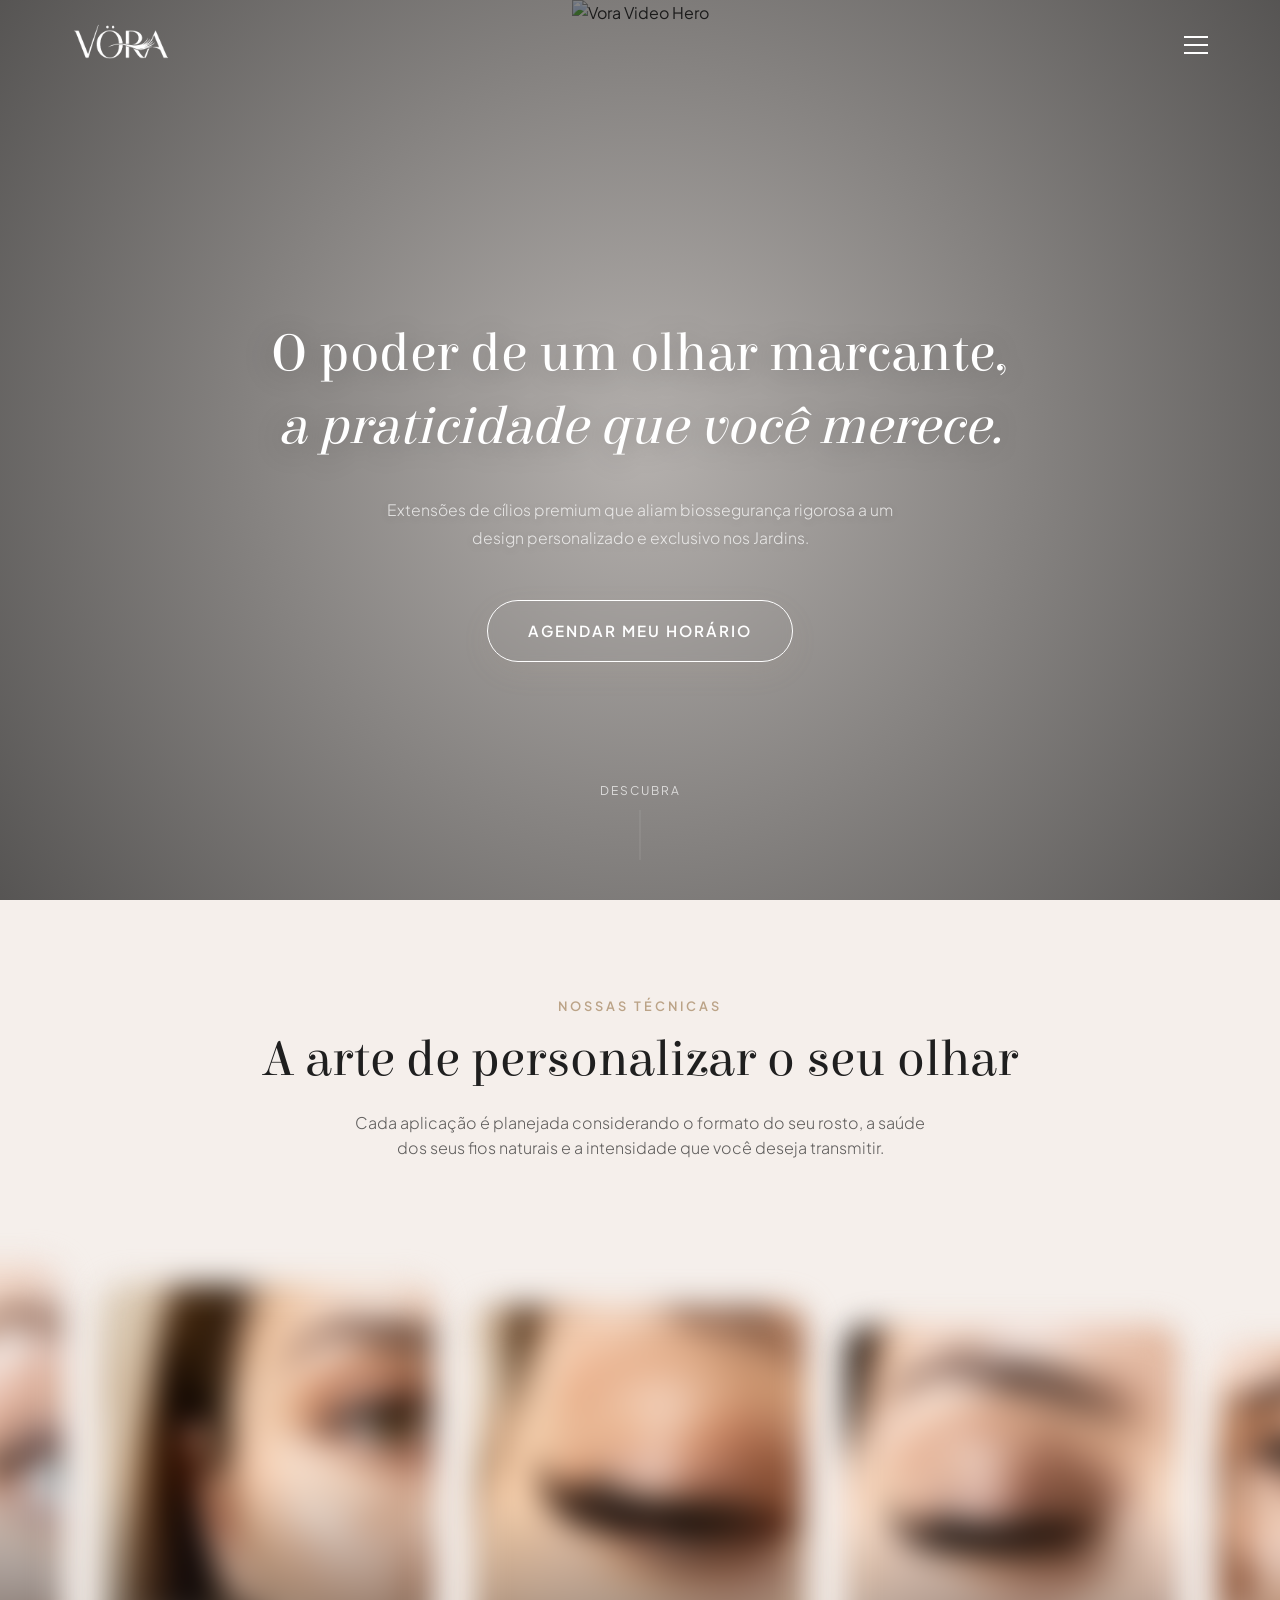
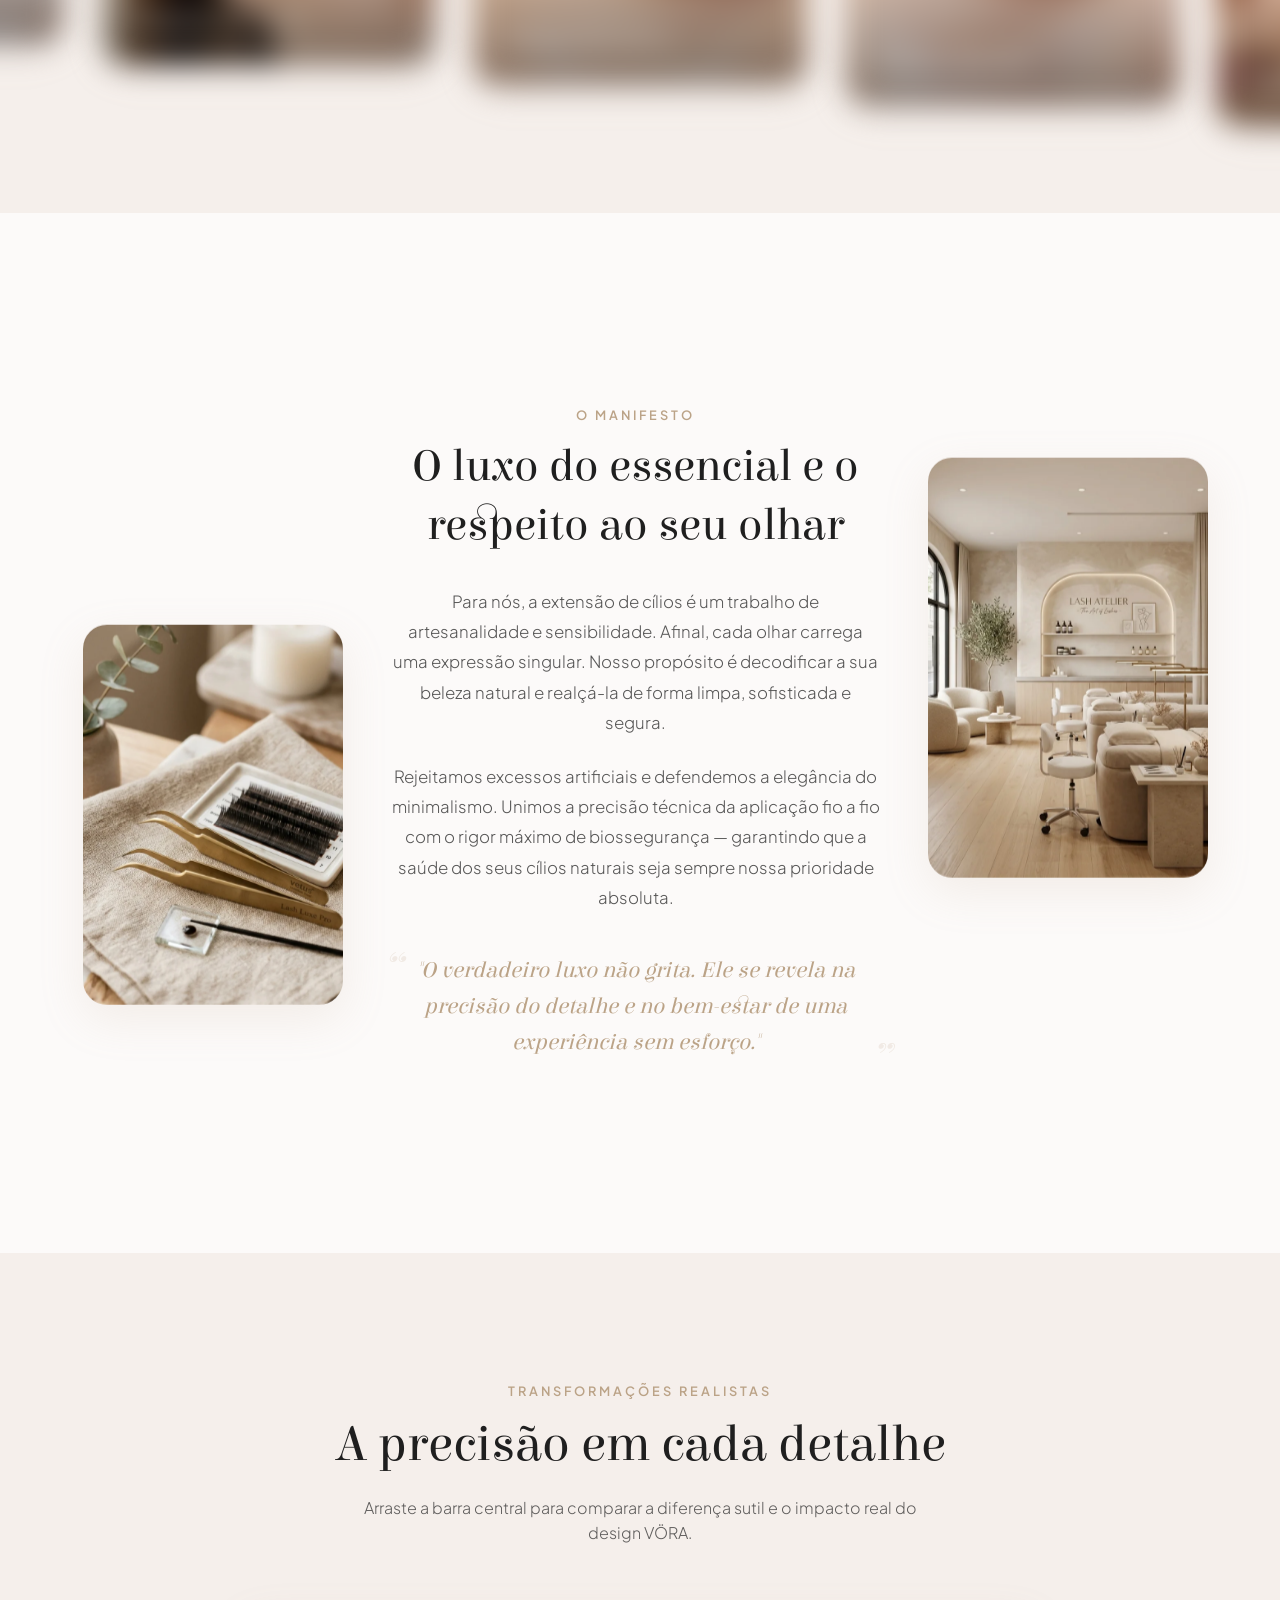
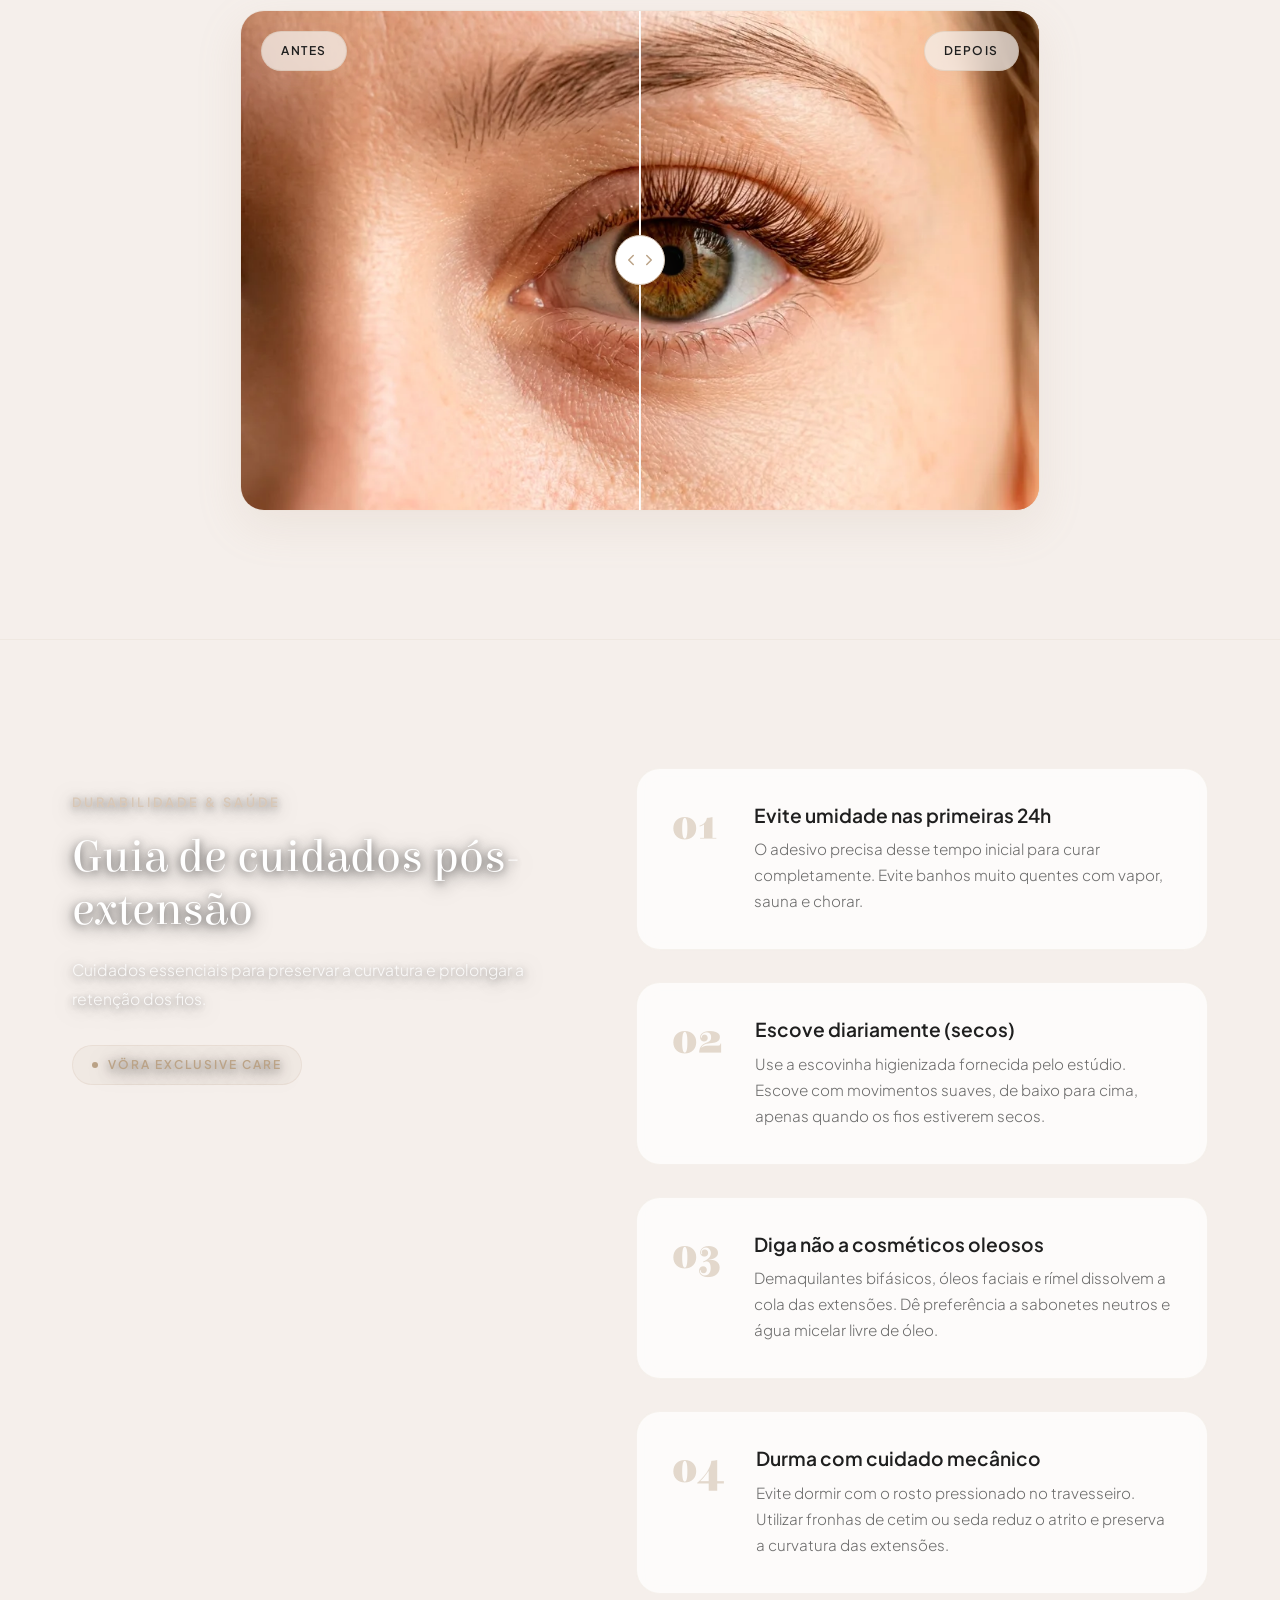
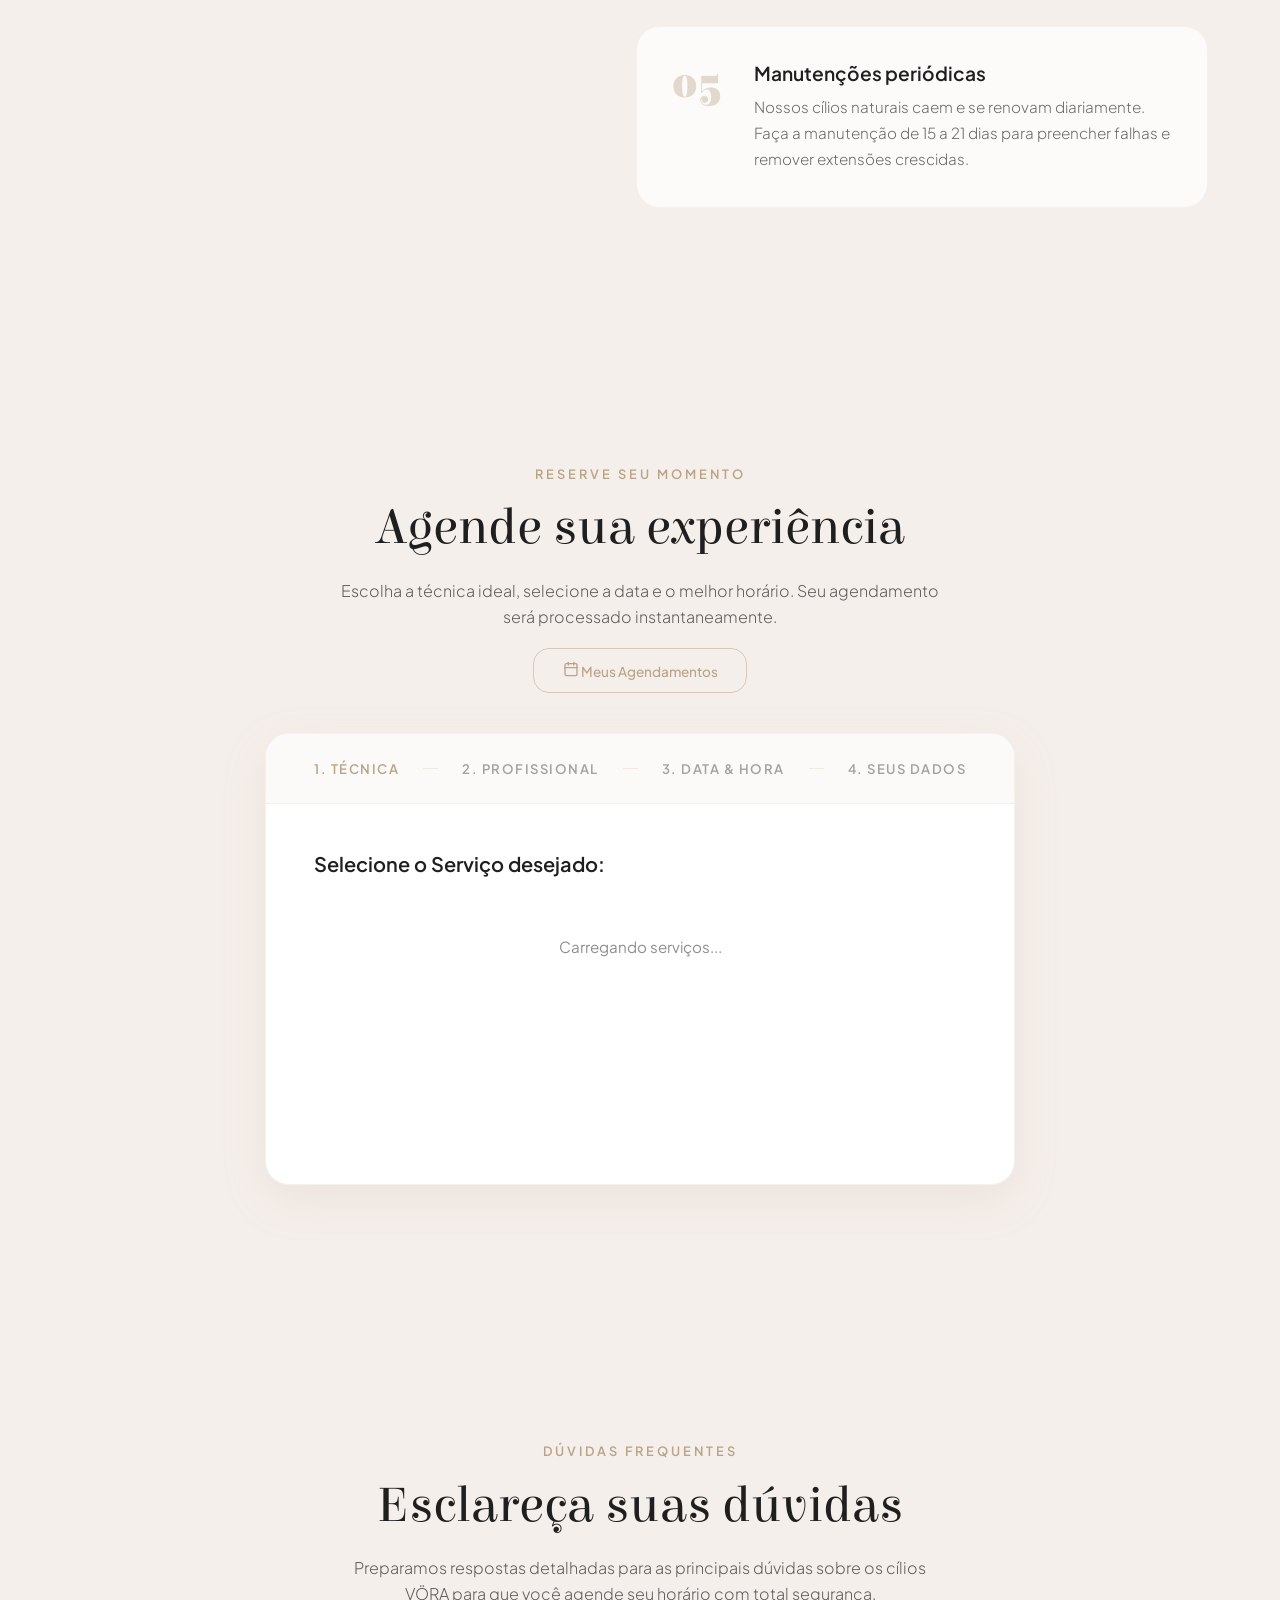
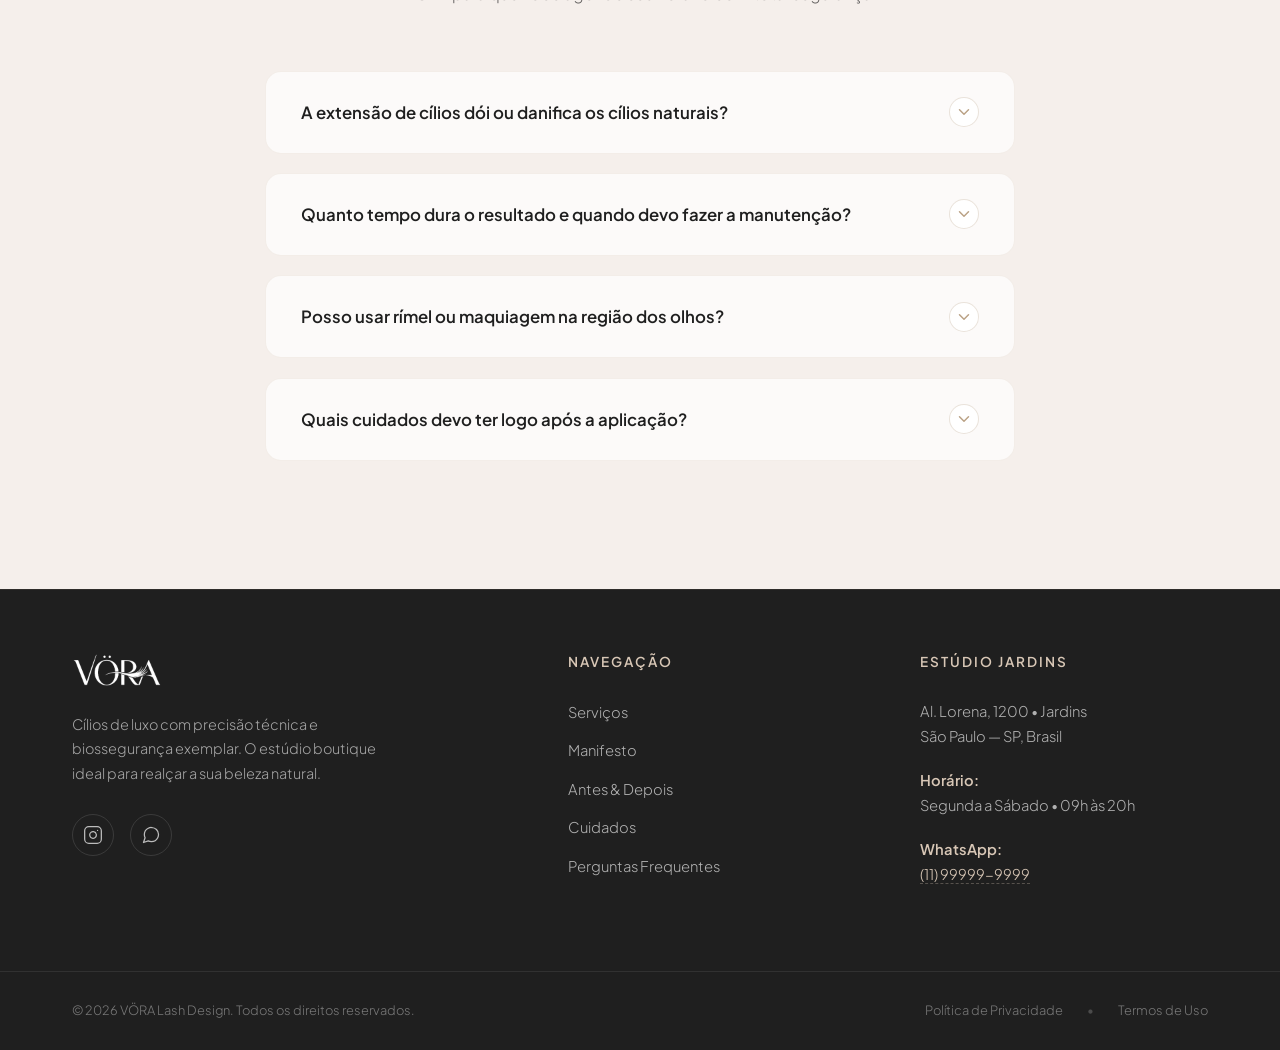
==== index.html @ 5582ec8d "Ocultar formulario de busca de agendamento apos busca e exibir botao para nova busca" ====
<!DOCTYPE html>
<html lang="pt-BR">
<head>
    <meta charset="UTF-8">
    <meta name="viewport" content="width=device-width, initial-scale=1.0">
    <title>VÖRA — Lash Design Premium</title>
    <meta name="description" content="Estúdio boutique de extensão de cílios focado em elegância, segurança e sofisticação técnica. Agende seu horário no VÖRA.">
    <link rel="icon" type="image/webp" href="favicon.webp">
    
    <!-- Google Fonts: Elsie (títulos) e Plus Jakarta Sans (texto) -->
    <link rel="preconnect" href="https://fonts.googleapis.com">
    <link rel="preconnect" href="https://fonts.gstatic.com" crossorigin>
    <link href="https://fonts.googleapis.com/css2?family=Elsie:wght@400;900&family=Plus+Jakarta+Sans:ital,wght@0,300;0,400;0,600;0,700;1,400&display=swap" rel="stylesheet">
    
    <!-- Estilos de Produção Compilados -->
    <link rel="stylesheet" href="style.css?v=1780852696232">
</head>
<body>

    <div id="preloader">
    <div class="preloader-content">
        <img src="logo.webp" alt="VÖRA" class="preloader-logo">
    </div>
</div>


    <div id="main-wrapper" style="opacity: 0; pointer-events: none;">
        <!-- Seção Hero / Header -->
<header class="main-header">
    <div class="header-container">
        <a href="#" class="logo-link">
            <img src="logo.webp" alt="VÖRA Logo" class="header-logo">
        </a>
        <nav class="main-nav">
            <a href="#servicos" class="nav-item">Serviços</a>
            <a href="#manifesto" class="nav-item">Manifesto</a>
            <a href="#portfolio" class="nav-item">Antes & Depois</a>
            <a href="#cuidados" class="nav-item">Cuidados</a>
            <a href="#faq" class="nav-item">FAQ</a>
        </nav>
        <div class="header-cta">
            <a href="#agendamento" class="btn-header-booking" data-magnetic>
                <span class="btn-text-magnetic">Agendar</span>
            </a>
        </div>
        
        <!-- Mobile Menu Toggle -->
        <button class="mobile-menu-toggle" aria-label="Abrir Menu">
            <span></span>
            <span></span>
            <span></span>
        </button>
    </div>
</header>

<section id="hero" class="hero-section">
    <!-- Fundo de vídeo (convertido em GIF) -->
    <div class="video-background-container">
        <img class="video-bg" src="video-hero.gif" alt="Vora Video Hero">
        <div class="video-overlay"></div>
    </div>

    <!-- Conteúdo da Hero -->
    <div class="hero-content-wrapper container">
        <div class="hero-text-content">
            <h1 class="hero-title reveal-hero">
                O poder de um olhar marcante, <br>
                <span class="italic-serif">a praticidade que você merece.</span>
            </h1>
            <p class="hero-subtitle reveal-hero reveal-hero-delay-1">
                Extensões de cílios premium que aliam biossegurança rigorosa a um design personalizado e exclusivo nos Jardins.
            </p>
            <div class="hero-cta-container reveal-hero reveal-hero-delay-2">
                <a href="#agendamento" class="btn-primary btn-hero-booking" data-magnetic>
                    <span class="btn-text-magnetic">Agendar Meu Horário</span>
                </a>
            </div>
        </div>
    </div>
    
    <!-- Indicador de scroll de luxo -->
    <div class="scroll-indicator-container">
        <a href="#servicos" class="scroll-indicator">
            <span class="scroll-text">Descubra</span>
            <div class="scroll-line-container">
                <span class="scroll-line"></span>
            </div>
        </a>
    </div>
</section>

        
        <main id="app-content">
            <section id="servicos" class="services-section section-padding">
    <div class="container">
        <div class="services-header text-center reveal">
            <span class="section-subtitle">Nossas Técnicas</span>
            <h2 class="section-title">A arte de personalizar o seu olhar</h2>
            <p class="section-desc">
                Cada aplicação é planejada considerando o formato do seu rosto, a saúde dos seus fios naturais e a intensidade que você deseja transmitir.
            </p>
        </div>
    </div>

    <!-- Carrossel de Serviços -->
    <div class="carousel-container">
        <div class="carousel-viewport">
            <div class="carousel-track">
                
                <!-- Card 1: Clássico Fio a Fio -->
                <div class="service-card" data-index="0">
                    <div class="service-card-image-wrapper">
                        <img src="service_classico.webp" alt="Clássico Fio a Fio" class="service-card-img">
                        <div class="service-card-overlay"></div>
                        <h3 class="service-card-title">Clássico Fio a Fio</h3>
                    </div>
                </div>

                <!-- Card 2: Volume Brasileiro -->
                <div class="service-card" data-index="1">
                    <div class="service-card-image-wrapper">
                        <img src="service_brasileiro.webp" alt="Volume Brasileiro" class="service-card-img">
                        <div class="service-card-overlay"></div>
                        <h3 class="service-card-title">Volume Brasileiro</h3>
                    </div>
                </div>

                <!-- Card 3: Volume Híbrido -->
                <div class="service-card" data-index="2">
                    <div class="service-card-image-wrapper">
                        <img src="service_hibrido.webp" alt="Volume Híbrido" class="service-card-img">
                        <div class="service-card-overlay"></div>
                        <h3 class="service-card-title">Volume Híbrido</h3>
                    </div>
                </div>

                <!-- Card 4: Volume Russo -->
                <div class="service-card" data-index="3">
                    <div class="service-card-image-wrapper">
                        <img src="service_russo.webp" alt="Volume Russo" class="service-card-img">
                        <div class="service-card-overlay"></div>
                        <h3 class="service-card-title">Volume Russo</h3>
                    </div>
                </div>

                <!-- Card 5: Lash Lifting -->
                <div class="service-card" data-index="4">
                    <div class="service-card-image-wrapper">
                        <img src="service_lifting.webp" alt="Lash Lifting" class="service-card-img">
                        <div class="service-card-overlay"></div>
                        <h3 class="service-card-title">Lash Lifting</h3>
                    </div>
                </div>

            </div>
        </div>
    </div>
</section>

            <section id="manifesto" class="manifesto-section section-padding">
    <div class="container manifesto-container">
        
        <!-- Imagem Dispersa 1 (Esquerda inferior / flutuante) -->
        <div class="manifesto-image-wrapper img-left reveal" data-parallax-speed="-0.1">
            <img src="manifesto_detail.webp" alt="Ferramentas Premium VÖRA" class="manifesto-img">
        </div>

        <!-- Bloco de Texto Central -->
        <div class="manifesto-text-block reveal">
            <span class="section-subtitle">O Manifesto</span>
            <h2 class="manifesto-title">O luxo do essencial e o respeito ao seu olhar</h2>
            <div class="manifesto-content">
                <p>
                    Para nós, a extensão de cílios é um trabalho de artesanalidade e sensibilidade. Afinal, cada olhar carrega uma expressão singular. Nosso propósito é decodificar a sua beleza natural e realçá-la de forma limpa, sofisticada e segura.
                </p>
                <p>
                    Rejeitamos excessos artificiais e defendemos a elegância do minimalismo. Unimos a precisão técnica da aplicação fio a fio com o rigor máximo de biossegurança — garantindo que a saúde dos seus cílios naturais seja sempre nossa prioridade absoluta.
                </p>
                <blockquote class="manifesto-quote">
                    "O verdadeiro luxo não grita. Ele se revela na precisão do detalhe e no bem-estar de uma experiência sem esforço."
                </blockquote>
            </div>
        </div>

        <!-- Imagem Dispersa 2 (Direita superior / flutuante) -->
        <div class="manifesto-image-wrapper img-right reveal reveal-delay-200" data-parallax-speed="0.08">
            <img src="manifesto_studio.webp" alt="Estúdio Boutique VÖRA" class="manifesto-img">
        </div>

    </div>
</section>

            <section id="portfolio" class="portfolio-section section-padding">
    <div class="container">
        
        <div class="portfolio-header text-center reveal">
            <span class="section-subtitle">Transformações Realistas</span>
            <h2 class="section-title">A precisão em cada detalhe</h2>
            <p class="section-desc">
                Arraste a barra central para comparar a diferença sutil e o impacto real do design VÖRA.
            </p>
        </div>

        <!-- Componente do Slider Antes/Depois -->
        <div class="comparison-slider-container reveal">
            <div class="comparison-slider" style="--value: 50%;">
                
                <!-- Imagem do ANTES (Fundo) -->
                <div class="slider-img before-img">
                    <img src="before_lash.webp?v=2" alt="Cílios Antes" class="slider-image">
                    <span class="label label-before">Antes</span>
                </div>

                <!-- Imagem do DEPOIS (Sobreposta com clip-path) -->
                <div class="slider-img after-img">
                    <img src="after_lash.webp?v=2" alt="Cílios Depois" class="slider-image">
                    <span class="label label-after">Depois</span>
                </div>

                <!-- Barra e Botão de Arraste (Handle) -->
                <div class="slider-handle">
                    <div class="handle-line"></div>
                    <div class="handle-button">
                        <svg viewBox="0 0 24 24" width="18" height="18" stroke="currentColor" stroke-width="2" fill="none" stroke-linecap="round" stroke-linejoin="round" class="arrow-left">
                            <polyline points="15 18 9 12 15 6"></polyline>
                        </svg>
                        <svg viewBox="0 0 24 24" width="18" height="18" stroke="currentColor" stroke-width="2" fill="none" stroke-linecap="round" stroke-linejoin="round" class="arrow-right">
                            <polyline points="9 18 15 12 9 6"></polyline>
                        </svg>
                    </div>
                    <div class="handle-line"></div>
                </div>

                <!-- Input invisível para acessibilidade e controle simplificado em mobile/desktop -->
                <input type="range" min="0" max="100" value="50" class="slider-input" aria-label="Arraste para comparar antes e depois">

            </div>
        </div>

    </div>
</section>

            <section id="cuidados" class="care-section section-padding">
    <div class="container">
        <div class="care-layout-wrapper">
            
            <!-- Coluna Esquerda: Sticky Header -->
            <div class="care-left-col reveal">
                <span class="section-subtitle">Durabilidade & Saúde</span>
                <h2 class="section-title">Guia de cuidados pós-extensão</h2>
                <p class="section-desc">
                    Cuidados essenciais para preservar a curvatura e prolongar a retenção dos fios.
                </p>
                <div class="care-aesthetic-badge">
                    <span class="badge-dot"></span>
                    <span class="badge-text">VÖRA Exclusive Care</span>
                </div>
            </div>

            <!-- Coluna Direita: Stack de Cartões de Cuidados -->
            <div class="care-right-col">
                
                <!-- Cuidado 1 -->
                <div class="care-card reveal" data-care-card>
                    <div class="care-card-number">01</div>
                    <div class="care-card-content">
                        <h3 class="care-card-title">Evite umidade nas primeiras 24h</h3>
                        <p class="care-card-desc">
                            O adesivo precisa desse tempo inicial para curar completamente. Evite banhos muito quentes com vapor, sauna e chorar.
                        </p>
                    </div>
                </div>

                <!-- Cuidado 2 -->
                <div class="care-card reveal reveal-delay-100" data-care-card>
                    <div class="care-card-number">02</div>
                    <div class="care-card-content">
                        <h3 class="care-card-title">Escove diariamente (secos)</h3>
                        <p class="care-card-desc">
                            Use a escovinha higienizada fornecida pelo estúdio. Escove com movimentos suaves, de baixo para cima, apenas quando os fios estiverem secos.
                        </p>
                    </div>
                </div>

                <!-- Cuidado 3 -->
                <div class="care-card reveal reveal-delay-200" data-care-card>
                    <div class="care-card-number">03</div>
                    <div class="care-card-content">
                        <h3 class="care-card-title">Diga não a cosméticos oleosos</h3>
                        <p class="care-card-desc">
                            Demaquilantes bifásicos, óleos faciais e rímel dissolvem a cola das extensões. Dê preferência a sabonetes neutros e água micelar livre de óleo.
                        </p>
                    </div>
                </div>

                <!-- Cuidado 4 -->
                <div class="care-card reveal reveal-delay-300" data-care-card>
                    <div class="care-card-number">04</div>
                    <div class="care-card-content">
                        <h3 class="care-card-title">Durma com cuidado mecânico</h3>
                        <p class="care-card-desc">
                            Evite dormir com o rosto pressionado no travesseiro. Utilizar fronhas de cetim ou seda reduz o atrito e preserva a curvatura das extensões.
                        </p>
                    </div>
                </div>

                <!-- Cuidado 5 -->
                <div class="care-card reveal reveal-delay-400" data-care-card>
                    <div class="care-card-number">05</div>
                    <div class="care-card-content">
                        <h3 class="care-card-title">Manutenções periódicas</h3>
                        <p class="care-card-desc">
                            Nossos cílios naturais caem e se renovam diariamente. Faça a manutenção de 15 a 21 dias para preencher falhas e remover extensões crescidas.
                        </p>
                    </div>
                </div>

            </div>

        </div>
    </div>
</section>

            <section id="agendamento" class="booking-section section-padding">
    <div class="container">
        
        <div class="booking-header text-center reveal">
            <span class="section-subtitle">Reserve Seu Momento</span>
            <h2 class="section-title">Agende sua experiência</h2>
            <p class="section-desc">
                Escolha a técnica ideal, selecione a data e o melhor horário. Seu agendamento será processado instantaneamente.
            </p>
            <button type="button" class="btn-view-appointments" id="btn-show-my-bookings" data-magnetic>
                <span class="btn-text-magnetic" style="display: flex; align-items: center; justify-content: center; gap: 6px;">
                    <svg width="16" height="16" viewBox="0 0 24 24" fill="none" stroke="currentColor" stroke-width="2" stroke-linecap="round" stroke-linejoin="round"><rect x="3" y="4" width="18" height="18" rx="2" ry="2"></rect><line x1="16" y1="2" x2="16" y2="6"></line><line x1="8" y1="2" x2="8" y2="6"></line><line x1="3" y1="10" x2="21" y2="10"></line></svg>
                    Meus Agendamentos
                </span>
            </button>
        </div>

        <!-- Container do Widget de Agendamento (Mock/Slotty) -->
        <div class="booking-wrapper reveal">

            <!-- MOCK DO WIDGET DE AGENDAMENTO (Design Premium VÖRA) -->
            <div class="booking-widget" id="booking-widget-container">
                <div class="widget-steps-indicator">
                    <span class="step active" data-step="1">1. Técnica</span>
                    <span class="step-divider"></span>
                    <span class="step" data-step="2">2. Profissional</span>
                    <span class="step-divider"></span>
                    <span class="step" data-step="3">3. Data & Hora</span>
                    <span class="step-divider"></span>
                    <span class="step" data-step="4">4. Seus Dados</span>
                </div>

                <div class="widget-panes">
                    
                    <!-- Painel 1: Escolha da Técnica -->
                    <div class="widget-pane active" id="pane-1">
                        <h3 class="pane-title">Selecione o Serviço desejado:</h3>
                        <div class="technique-options" id="technique-options-container">
                            <div style="text-align:center; padding:30px; color:rgba(31, 31, 31, 0.5); font-family:var(--font-body); font-size:0.95rem;">
                                Carregando serviços...
                            </div>
                        </div>
                        <div class="pane-actions" style="display: none;">
                            <button type="button" class="btn-primary btn-next-pane" id="btn-pane1-next" data-magnetic disabled>
                                <span class="btn-text-magnetic">Continuar</span>
                            </button>
                        </div>
                    </div>

                    <!-- Painel 2: Escolha do Profissional (Staff) -->
                    <div class="widget-pane" id="pane-2">
                        <h3 class="pane-title">Quem vai te atender?</h3>
                        <div class="technique-options" id="staff-options-container">
                            <div style="text-align:center; padding:30px; color:rgba(31, 31, 31, 0.5); font-family:var(--font-body); font-size:0.95rem;">
                                Carregando profissionais...
                            </div>
                        </div>
                        <div class="pane-actions justify-between">
                            <button type="button" class="btn-back-pane">Voltar</button>
                            <button type="button" class="btn-primary btn-next-pane" id="btn-pane2-next" data-magnetic disabled style="display: none;">
                                <span class="btn-text-magnetic">Continuar</span>
                            </button>
                        </div>
                    </div>

                    <!-- Painel 3: Calendário e Horário -->
                    <div class="widget-pane" id="pane-3">
                        <div class="datetime-grid">
                            
                            <!-- Calendário Minimalista -->
                            <div class="calendar-container">
                                <div class="calendar-header" style="display: flex; justify-content: space-between; align-items: center; width: 100%;">
                                    <button type="button" class="calendar-nav-btn" id="cal-prev" style="background:none; border:none; cursor:pointer; font-family:var(--font-body); font-weight:700; font-size:1.1rem; color:var(--color-text); padding:0 15px; transition: opacity 0.2s;">&lt;</button>
                                    <span class="calendar-month" id="calendar-month-year">Carregando...</span>
                                    <button type="button" class="calendar-nav-btn" id="cal-next" style="background:none; border:none; cursor:pointer; font-family:var(--font-body); font-weight:700; font-size:1.1rem; color:var(--color-text); padding:0 15px; transition: opacity 0.2s;">&gt;</button>
                                </div>
                                <div class="calendar-days-header">
                                    <span>Dom</span><span>Seg</span><span>Ter</span><span>Qua</span><span>Qui</span><span>Sex</span><span>Sáb</span>
                                </div>
                                <div class="calendar-dates-grid" id="calendar-dates-grid">
                                    <!-- Preenchido dinamicamente -->
                                </div>
                            </div>

                            <!-- Horários Disponíveis -->
                            <div class="timeslots-container">
                                <h4 class="pane-subtitle" id="timeslots-header">Selecione uma data</h4>
                                <div class="timeslots-grid" id="timeslots-grid">
                                    <!-- Preenchido dinamicamente -->
                                </div>
                            </div>

                        </div>
                        <div class="pane-actions justify-between">
                            <button type="button" class="btn-back-pane">Voltar</button>
                            <button type="button" class="btn-primary btn-next-pane" id="btn-pane3-next" data-magnetic disabled style="display: none;">
                                <span class="btn-text-magnetic">Continuar</span>
                            </button>
                        </div>
                    </div>

                    <!-- Painel 4: Seus Dados -->
                    <div class="widget-pane" id="pane-4">
                        <form class="booking-data-form" id="booking-form">
                            <div class="form-group">
                                <label for="client-name">Nome Completo</label>
                                <div class="input-wrapper">
                                    <input type="text" id="client-name" required placeholder="Digite seu nome completo">
                                    <span class="input-status-icon">✓</span>
                                </div>
                            </div>
                            
                            <div class="form-group">
                                <label for="client-whatsapp">WhatsApp / Celular</label>
                                <div class="input-wrapper">
                                    <input type="tel" id="client-whatsapp" required placeholder="(11) 99999-9999">
                                    <span class="input-status-icon">✓</span>
                                </div>
                            </div>

                            <div class="form-group">
                                <label for="client-email">E-mail</label>
                                <div class="input-wrapper">
                                    <input type="email" id="client-email" required placeholder="seu@email.com">
                                    <span class="input-status-icon">✓</span>
                                </div>
                            </div>

                            <!-- Contêiner do Cloudflare Turnstile para segurança da API da Slotty -->
                            <div id="cf-turnstile-container" style="display: flex; justify-content: center; margin-top: 1rem; min-height: 65px;"></div>
                        </form>
                        <div class="pane-actions justify-between">
                            <button type="button" class="btn-back-pane">Voltar</button>
                            <button type="button" class="btn-primary btn-submit-booking" id="btn-finish-booking" data-magnetic disabled>
                                <span class="btn-text-magnetic">Finalizar Agendamento</span>
                            </button>
                        </div>
                    </div>

                </div>
            </div>

        </div>

    </div>

    <!-- MODAL DE SUCESSO / HISTÓRICO DE AGENDAMENTO ANIMADO -->
    <div class="booking-modal-overlay" id="success-modal">
        <div class="booking-modal">
            <div class="success-icon-wrapper">
                <svg class="success-checkmark" viewBox="0 0 52 52">
                    <circle class="success-checkmark-circle" cx="26" cy="26" r="25" fill="none"/>
                    <path class="success-checkmark-check" fill="none" d="M14.1 27.2l7.1 7.2 16.7-16.8"/>
                </svg>
            </div>
            <h3 class="modal-title">Agendamento Confirmado!</h3>
            <p class="modal-desc">
                Seu horário foi reservado com sucesso no estúdio VÖRA. Enviamos os detalhes de confirmação para o seu WhatsApp.
            </p>
            <div class="modal-summary-card">
                <div class="summary-row">
                    <span class="summary-label">Técnica:</span>
                    <span class="summary-value" id="summary-technique">Volume Brasileiro</span>
                </div>
                <div class="summary-row">
                    <span class="summary-label">Data:</span>
                    <span class="summary-value" id="summary-date">Terça-feira, 09 de Junho</span>
                </div>
                <div class="summary-row">
                    <span class="summary-label">Horário:</span>
                    <span class="summary-value" id="summary-time">11:00</span>
                </div>
            </div>
            <button type="button" class="btn-primary btn-close-modal" id="btn-close-success-modal" data-magnetic>
                <span class="btn-text-magnetic">Entendido</span>
            </button>
        </div>
    </div>
 
    <!-- MODAL DE MEUS AGENDAMENTOS -->
    <div class="booking-modal-overlay" id="my-bookings-modal">
        <div class="booking-modal my-bookings-modal-content">
            <button type="button" class="btn-close-modal-x" id="btn-close-bookings-modal" aria-label="Fechar">&times;</button>
            <h3 class="modal-title">Meus Agendamentos</h3>
            <p class="modal-desc" style="margin-bottom: 1.5rem;">
                Consulte seus horários marcados informando seu E-mail.
            </p>
            
            <form class="booking-search-form" id="booking-search-form" onsubmit="return false;">
                <div class="form-group">
                    <div class="input-wrapper">
                        <input type="email" id="search-identifier" required placeholder="seu@email.com">
                        <span class="input-status-icon">✓</span>
                    </div>
                </div>
                <button type="button" class="btn-primary" id="btn-submit-search" data-magnetic style="width: 100%; margin-top: 1rem; padding: 0.9rem;">
                    <span class="btn-text-magnetic">Buscar Agendamentos</span>
                </button>
            </form>

            <!-- Botão para voltar a buscar -->
            <div id="search-reset-container" style="display: none; text-align: center; margin-top: 1rem;">
                <button type="button" class="btn-primary" id="btn-reset-search" data-magnetic style="padding: 0.6rem 1.2rem; font-size: 0.85rem; width: auto; margin: 0 auto;">
                    <span class="btn-text-magnetic">Voltar e Buscar Novamente</span>
                </button>
            </div>

            <!-- Loader -->
            <div id="search-loader" style="display: none; padding: 2rem 0; text-align: center;">
                <div style="display:inline-block; width:30px; height:30px; border:3px solid rgba(187,163,135,0.2); border-top-color:var(--color-primary); border-radius:50%; animation:spin 0.8s linear infinite;"></div>
                <p style="margin-top: 0.8rem; font-size: 0.85rem; color: rgba(31, 31, 31, 0.5); font-family: var(--font-body);">Buscando seus agendamentos...</p>
            </div>

            <!-- Lista de Resultados -->
            <div class="my-bookings-list" id="my-bookings-list" style="display: none; max-height: 300px; overflow-y: auto; margin-top: 1.5rem; text-align: left; padding-right: 0.5rem;">
                <!-- Preenchido via JS -->
            </div>
        </div>
    </div>

</section>

            <section id="faq" class="faq-section section-padding">
    <div class="container">
        
        <div class="faq-header text-center reveal">
            <span class="section-subtitle">Dúvidas Frequentes</span>
            <h2 class="section-title">Esclareça suas dúvidas</h2>
            <p class="section-desc">
                Preparamos respostas detalhadas para as principais dúvidas sobre os cílios VÖRA para que você agende seu horário com total segurança.
            </p>
        </div>

        <!-- Accordions do FAQ -->
        <div class="faq-accordion-container reveal">
            
            <!-- Item 1 -->
            <div class="faq-item" data-faq-item>
                <button class="faq-trigger" aria-expanded="false">
                    <span class="faq-question">A extensão de cílios dói ou danifica os cílios naturais?</span>
                    <span class="faq-icon-wrapper">
                        <svg class="faq-icon" viewBox="0 0 24 24" width="18" height="18" stroke="currentColor" stroke-width="2" fill="none" stroke-linecap="round" stroke-linejoin="round">
                            <polyline points="6 9 12 15 18 9"></polyline>
                        </svg>
                    </span>
                </button>
                <div class="faq-body">
                    <div class="faq-content">
                        <p>
                            O procedimento é totalmente indolor, confortável e relaxante (muitas clientes dormem durante a sessão). Nossos cílios são aplicados individualmente com isolamento impecável e adesivos cirúrgicos de alta qualidade. A extensão <strong>não danifica</strong> os cílios naturais, desde que o tamanho e espessura respeitem a estrutura do seu fio natural e você siga as instruções de cuidados recomendadas.
                        </p>
                    </div>
                </div>
            </div>

            <!-- Item 2 -->
            <div class="faq-item" data-faq-item>
                <button class="faq-trigger" aria-expanded="false">
                    <span class="faq-question">Quanto tempo dura o resultado e quando devo fazer a manutenção?</span>
                    <span class="faq-icon-wrapper">
                        <svg class="faq-icon" viewBox="0 0 24 24" width="18" height="18" stroke="currentColor" stroke-width="2" fill="none" stroke-linecap="round" stroke-linejoin="round">
                            <polyline points="6 9 12 15 18 9"></polyline>
                        </svg>
                    </span>
                </button>
                <div class="faq-body">
                    <div class="faq-content">
                        <p>
                            A extensão de cílios acompanha o ciclo natural de crescimento e queda dos seus próprios fios, durando entre 4 e 6 semanas. Como perdemos de 3 a 5 cílios naturais por dia, é necessário realizar a <strong>manutenção a cada 15 a 21 dias</strong> para repor as perdas, remover extensões crescidas/tortas e manter o olhar sempre preenchido e alinhado.
                        </p>
                    </div>
                </div>
            </div>

            <!-- Item 3 -->
            <div class="faq-item" data-faq-item>
                <button class="faq-trigger" aria-expanded="false">
                    <span class="faq-question">Posso usar rímel ou maquiagem na região dos olhos?</span>
                    <span class="faq-icon-wrapper">
                        <svg class="faq-icon" viewBox="0 0 24 24" width="18" height="18" stroke="currentColor" stroke-width="2" fill="none" stroke-linecap="round" stroke-linejoin="round">
                            <polyline points="6 9 12 15 18 9"></polyline>
                        </svg>
                    </span>
                </button>
                <div class="faq-body">
                    <div class="faq-content">
                        <p>
                            Você pode usar sombras, corretivos e pó na região dos olhos, contanto que retire-os delicadamente com demaquilantes à base de água (água micelar). O uso de <strong>rímel (máscara de cílios) e delineadores à prova d'água é proibido</strong>, pois contêm ceras e óleos que dissolvem a cola e os resíduos acumulam-se entre os fios, comprometendo a saúde ocular e reduzindo drasticamente a retenção.
                        </p>
                    </div>
                </div>
            </div>

            <!-- Item 4 -->
            <div class="faq-item" data-faq-item>
                <button class="faq-trigger" aria-expanded="false">
                    <span class="faq-question">Quais cuidados devo ter logo após a aplicação?</span>
                    <span class="faq-icon-wrapper">
                        <svg class="faq-icon" viewBox="0 0 24 24" width="18" height="18" stroke="currentColor" stroke-width="2" fill="none" stroke-linecap="round" stroke-linejoin="round">
                            <polyline points="6 9 12 15 18 9"></polyline>
                        </svg>
                    </span>
                </button>
                <div class="faq-body">
                    <div class="faq-content">
                        <p>
                            Nas primeiras 24 horas, evite molhar a região dos olhos e expor as extensões ao vapor d'água quente (chuveiro, panelas, sauna). Evite também esfregar os olhos, puxar as extensões ou dormir de bruços. A partir das primeiras 24 horas, a higienização com água e sabonete neutro adequado deve ser feita diariamente para evitar acúmulo de oleosidade natural da pele.
                        </p>
                    </div>
                </div>
            </div>

        </div>

    </div>
</section>

        </main>

        <footer class="main-footer-section">
    <div class="container footer-container">
        
        <!-- Coluna 1: Sobre & Redes -->
        <div class="footer-col footer-brand-col">
            <a href="#" class="footer-logo-link">
                <img src="logo.webp" alt="VÖRA Logo" class="footer-logo">
            </a>
            <p class="footer-desc">
                Cílios de luxo com precisão técnica e biossegurança exemplar. O estúdio boutique ideal para realçar a sua beleza natural.
            </p>
            <div class="footer-socials">
                <a href="#" class="social-link" aria-label="Instagram">
                    <svg viewBox="0 0 24 24" width="20" height="20" stroke="currentColor" stroke-width="1.5" fill="none" stroke-linecap="round" stroke-linejoin="round">
                        <rect x="2" y="2" width="20" height="20" rx="5" ry="5"></rect>
                        <path d="M16 11.37A4 4 0 1 1 12.63 8 4 4 0 0 1 16 11.37z"></path>
                        <line x1="17.5" y1="6.5" x2="17.51" y2="6.5"></line>
                    </svg>
                </a>
                <a href="#" class="social-link" aria-label="WhatsApp">
                    <svg viewBox="0 0 24 24" width="20" height="20" stroke="currentColor" stroke-width="1.5" fill="none" stroke-linecap="round" stroke-linejoin="round">
                        <path d="M21 11.5a8.38 8.38 0 0 1-.9 3.8 8.5 8.5 0 0 1-7.6 4.7 8.38 8.38 0 0 1-3.8-.9L3 21l1.9-5.7a8.38 8.38 0 0 1-.9-3.8 8.5 8.5 0 0 1 4.7-7.6 8.38 8.38 0 0 1 3.8-.9h.5a8.48 8.48 0 0 1 8 8v.5z"></path>
                    </svg>
                </a>
            </div>
        </div>

        <!-- Coluna 2: Links Rápidos -->
        <div class="footer-col">
            <h4 class="footer-col-title">Navegação</h4>
            <ul class="footer-links">
                <li><a href="#servicos">Serviços</a></li>
                <li><a href="#manifesto">Manifesto</a></li>
                <li><a href="#portfolio">Antes & Depois</a></li>
                <li><a href="#cuidados">Cuidados</a></li>
                <li><a href="#faq">Perguntas Frequentes</a></li>
            </ul>
        </div>

        <!-- Coluna 3: Localização & Contato -->
        <div class="footer-col">
            <h4 class="footer-col-title">Estúdio Jardins</h4>
            <p class="footer-info-text">
                Al. Lorena, 1200 • Jardins<br>
                São Paulo — SP, Brasil
            </p>
            <p class="footer-info-text">
                <strong>Horário:</strong><br>
                Segunda a Sábado • 09h às 20h
            </p>
            <p class="footer-info-text">
                <strong>WhatsApp:</strong><br>
                <a href="#" class="contact-link">(11) 99999-9999</a>
            </p>
        </div>

    </div>

    <!-- Barra de Copyright -->
    <div class="footer-bottom">
        <div class="container footer-bottom-container">
            <p class="copyright">&copy; 2026 VÖRA Lash Design. Todos os direitos reservados.</p>
            <div class="footer-bottom-links">
                <a href="#">Política de Privacidade</a>
                <span class="bullet">•</span>
                <a href="#">Termos de Uso</a>
            </div>
        </div>
    </div>
</footer>

    </div>

    <!-- Script de Produção Compilado -->
    <script src="app.js?v=1780852696232" defer></script>
</body>
</html>
---- style.css ----
/* Compilado automaticamente em 07/06/2026, 14:18:16 */
/* design-system / global.css */

:root {
    /* Cores */
    --color-bg: #F5EFEB;
    --color-text: #1F1F1F;
    --color-primary: #bba387;
    --color-primary-light: #d8c7b6;
    --color-white: #FFFFFF;
    --color-dark-glass: rgba(31, 31, 31, 0.65);
    
    /* Fontes */
    --font-title: 'Elsie', serif;
    --font-body: 'Plus Jakarta Sans', sans-serif;
    
    /* Transições de luxo (cubic-bezier sugerida no PRD) */
    --transition-luxury: all 0.5s cubic-bezier(0.25, 1, 0.5, 1);
    --transition-fast: all 0.3s cubic-bezier(0.25, 1, 0.5, 1);
    
    /* Espaçamentos */
    --spacing-xs: 0.5rem;
    --spacing-sm: 1rem;
    --spacing-md: 2rem;
    --spacing-lg: 4rem;
    --spacing-xl: 8rem;
    
    /* Bordas e Sombras */
    --radius-lg: 1rem;
    --radius-xl: 1.5rem;
    --radius-full: 9999px;
    --shadow-soft: 0 10px 30px rgba(187, 163, 135, 0.08);
    --shadow-medium: 0 15px 45px rgba(187, 163, 135, 0.15);
    --shadow-luxury: 0 20px 60px rgba(31, 31, 31, 0.05);
}

/* Reset e Configurações Globais */
*, *::before, *::after {
    box-sizing: border-box;
    margin: 0;
    padding: 0;
}

html {
    scroll-behavior: smooth;
    font-size: 16px;
    background-color: var(--color-bg);
    color: var(--color-text);
    font-family: var(--font-body);
    -webkit-font-smoothing: antialiased;
}

body {
    background-color: var(--color-bg);
    color: var(--color-text);
    line-height: 1.6;
}

#main-wrapper {
    overflow-x: clip;
    width: 100%;
}

/* Tipografia */
h1, h2, h3, h4, h5, h6 {
    font-family: var(--font-title);
    font-weight: 900;
    line-height: 1.2;
}

p {
    font-weight: 300;
    font-size: 1rem;
    color: rgba(31, 31, 31, 0.8);
}

a {
    color: inherit;
    text-decoration: none;
    transition: var(--transition-fast);
}

/* Barra de Rolagem */
::-webkit-scrollbar {
    width: 8px;
}
::-webkit-scrollbar-track {
    background: var(--color-bg);
}
::-webkit-scrollbar-thumb {
    background: var(--color-primary-light);
    border-radius: var(--radius-full);
}
::-webkit-scrollbar-thumb:hover {
    background: var(--color-primary);
}

/* Container Global */
.container {
    width: 100%;
    max-width: 1200px;
    margin: 0 auto;
    padding: 0 var(--spacing-md);
}

/* Efeitos Globais de Botões */
.btn-primary {
    display: inline-flex;
    align-items: center;
    justify-content: center;
    background-color: var(--color-primary);
    color: var(--color-white);
    padding: 1.1rem 2.5rem;
    border-radius: var(--radius-full);
    font-family: var(--font-body);
    font-weight: 600;
    font-size: 0.95rem;
    letter-spacing: 1px;
    text-transform: uppercase;
    border: none;
    cursor: pointer;
    box-shadow: var(--shadow-soft);
    position: relative;
    overflow: hidden;
    transition: var(--transition-luxury);
}

.btn-primary::before {
    content: '';
    position: absolute;
    top: 50%;
    left: 50%;
    width: 100%;
    height: 100%;
    background-color: var(--color-white);
    opacity: 0;
    transform: translate(-50%, -50%) scale(0.8);
    border-radius: var(--radius-full);
    transition: var(--transition-luxury);
    z-index: 0;
}

.btn-primary span {
    position: relative;
    z-index: 1;
}

.btn-primary:hover {
    box-shadow: var(--shadow-medium);
    transform: translateY(-2px);
    color: var(--color-text);
}

.btn-primary:hover::before {
    opacity: 0.15;
    transform: translate(-50%, -50%) scale(1.1);
}

/* Efeitos de Scroll Reveal (Revelação Gradual) */
.reveal {
    opacity: 0;
    transform: translateY(30px);
    transition: opacity 0.8s cubic-bezier(0.25, 1, 0.5, 1), transform 0.8s cubic-bezier(0.25, 1, 0.5, 1);
}

.reveal.active {
    opacity: 1;
    transform: translateY(0);
}

.reveal-fade-in {
    opacity: 0;
    transition: opacity 1s cubic-bezier(0.25, 1, 0.5, 1);
}

.reveal-fade-in.active {
    opacity: 1;
}

.reveal-delay-100 { transition-delay: 100ms; }
.reveal-delay-200 { transition-delay: 200ms; }
.reveal-delay-300 { transition-delay: 300ms; }
.reveal-delay-400 { transition-delay: 400ms; }
.reveal-delay-500 { transition-delay: 500ms; }

/* Utilitários de Margem e Espaçamento */
.section-padding {
    padding: var(--spacing-xl) 0;
}

.text-center {
    text-center: center;
}

/* Ajuste de propriedades com problemas de digitação comuns */
.text-center {
    text-align: center;
}


/* --- Seção: preloader --- */
/* preloader.css */

#preloader {
    position: fixed;
    top: 0;
    left: 0;
    width: 100vw;
    height: 100vh;
    background-color: var(--color-bg);
    display: flex;
    justify-content: center;
    align-items: center;
    z-index: 9999;
    transition: transform 1.2s cubic-bezier(0.25, 1, 0.5, 1);
}

.preloader-content {
    text-align: center;
}

.preloader-logo {
    max-width: 180px;
    width: 80%;
    height: auto;
    display: block;
    margin: 0 auto;
    opacity: 0;
    transform: translateY(20px);
    transition: opacity 1.2s cubic-bezier(0.25, 1, 0.5, 1), transform 1.2s cubic-bezier(0.25, 1, 0.5, 1);
}

.preloader-logo.show {
    opacity: 1;
    transform: translateY(0);
}

.preloader-logo.fade-out {
    opacity: 0;
    transform: translateY(-20px);
}

/* Estado ativo do site pós-carregamento */

body.loaded #main-wrapper {
    opacity: 1 !important;
    pointer-events: auto !important;
    transition: opacity 1s cubic-bezier(0.25, 1, 0.5, 1);
}


/* --- Seção: hero --- */
/* hero.css */

/* Header Flutuante */
.main-header {
    position: fixed;
    top: 0;
    left: 0;
    width: 100%;
    z-index: 100;
    transition: var(--transition-luxury);
    padding: 1.5rem 0;
}

/* Estado do Header ao Rolar a Tela */
.main-header.scrolled {
    background-color: rgba(245, 239, 235, 0.85); /* Bege de fundo com transparência */
    backdrop-filter: blur(10px);
    box-shadow: 0 5px 30px rgba(31, 31, 31, 0.05);
    padding: 1rem 0;
}

.header-container {
    max-width: 1200px;
    margin: 0 auto;
    padding: 0 var(--spacing-md);
    display: flex;
    justify-content: space-between;
    align-items: center;
}

.header-logo {
    height: 35px;
    width: auto;
    transition: var(--transition-luxury);
    filter: brightness(0) invert(1); /* Logo branca no topo da Hero escura */
}

.main-header.scrolled .header-logo {
    filter: none; /* Logo original (escura) sobre fundo bege claro */
}

.main-nav {
    display: none; /* Oculto por padrão para manter o minimalismo no desktop */
}

.nav-item {
    font-family: var(--font-body);
    font-weight: 500;
    font-size: 0.85rem;
    letter-spacing: 0.1em;
    text-transform: uppercase;
    color: var(--color-white);
    position: relative;
    padding: 0.5rem 0;
}

.main-header.scrolled .nav-item {
    color: var(--color-text);
}

.nav-item::after {
    content: '';
    position: absolute;
    bottom: 0;
    left: 0;
    width: 0;
    height: 1px;
    background-color: var(--color-primary);
    transition: var(--transition-luxury);
}

.nav-item:hover::after {
    width: 100%;
}

.header-cta {
    display: none; /* Oculto no desktop para despoluir a barra de topo */
}

/* Mobile Menu Toggle */
.mobile-menu-toggle {
    display: flex; /* Exibido sempre para acesso ao menu minimalista */
    flex-direction: column;
    justify-content: space-between;
    width: 24px;
    height: 18px;
    background: transparent;
    border: none;
    cursor: pointer;
    z-index: 101;
}

.mobile-menu-toggle span {
    width: 100%;
    height: 2px;
    background-color: var(--color-white);
    transition: var(--transition-luxury);
}

.main-header.scrolled .mobile-menu-toggle span {
    background-color: var(--color-text);
}

/* Seção Hero */
.hero-section {
    position: relative;
    width: 100vw;
    height: 100vh;
    display: flex;
    align-items: center;
    justify-content: center;
    text-align: center;
    overflow: hidden;
}

.video-background-container {
    position: absolute;
    top: 0;
    left: 0;
    width: 100%;
    height: 100%;
    z-index: 0;
    overflow: hidden;
}

.video-bg {
    width: 100%;
    height: 100%;
    object-fit: cover;
}

.video-overlay {
    position: absolute;
    top: 0;
    left: 0;
    width: 100%;
    height: 100%;
    /* Gradiente escuro para garantir ótimo contraste */
    background: radial-gradient(circle, rgba(31, 31, 31, 0.3) 0%, rgba(19, 19, 19, 0.7) 100%);
}

.hero-content-wrapper {
    position: relative;
    z-index: 2;
    color: var(--color-white);
    padding-top: 80px; /* Evita sobreposição do header */
}

.hero-title {
    font-size: clamp(1.8rem, 4.2vw, 3.6rem); /* Reduzido para ficar mais elegante */
    font-weight: 300;
    margin-bottom: 2rem;
    text-shadow: 0 4px 30px rgba(0, 0, 0, 0.25);
    line-height: 1.35;
}

.hero-title .italic-serif {
    font-style: italic;
    font-weight: 300;
}

.hero-subtitle {
    font-size: clamp(0.85rem, 1.3vw, 0.98rem); /* Reduzido e mais espaçado */
    color: rgba(255, 255, 255, 0.75);
    max-width: 520px; /* Reduzido de 650px */
    margin: 0 auto 3rem;
    font-weight: 300;
    line-height: 1.8;
    text-shadow: 0 2px 10px rgba(0, 0, 0, 0.15);
}

.btn-hero-booking {
    background-color: transparent !important;
    border: 1px solid var(--color-white) !important;
    color: var(--color-white) !important;
    backdrop-filter: blur(5px);
    letter-spacing: 2px;
}

.btn-hero-booking:hover {
    background-color: var(--color-white) !important;
    color: var(--color-text) !important;
    border-color: var(--color-white) !important;
}

/* Animações por Camada (Staggered Hero entrance) */
.reveal-hero {
    opacity: 0;
    transform: translateY(35px);
    transition: opacity 1.2s cubic-bezier(0.25, 1, 0.5, 1), transform 1.2s cubic-bezier(0.25, 1, 0.5, 1);
}

body.loaded .reveal-hero {
    opacity: 1;
    transform: translateY(0);
}

body.loaded .reveal-hero-delay-1 {
    transition-delay: 200ms;
}

body.loaded .reveal-hero-delay-2 {
    transition-delay: 400ms;
}

/* Indicador de Scroll */
.scroll-indicator-container {
    position: absolute;
    bottom: 40px;
    left: 50%;
    transform: translateX(-50%);
    z-index: 2;
}

.scroll-indicator {
    display: flex;
    flex-direction: column;
    align-items: center;
    color: var(--color-white);
    font-family: var(--font-body);
    font-size: 0.75rem;
    letter-spacing: 2px;
    text-transform: uppercase;
    opacity: 0.7;
    transition: var(--transition-fast);
}

.scroll-indicator:hover {
    opacity: 1;
    transform: translateY(2px);
}

.scroll-line-container {
    width: 1px;
    height: 50px;
    background-color: rgba(255, 255, 255, 0.2);
    position: relative;
    overflow: hidden;
    margin-top: 10px;
}

.scroll-line {
    display: block;
    width: 100%;
    height: 100%;
    background-color: var(--color-primary);
    position: absolute;
    top: -100%;
    left: 0;
    animation: scrollLineAnimation 2s cubic-bezier(0.25, 1, 0.5, 1) infinite;
}

@keyframes scrollLineAnimation {
    0% {
        top: -100%;
    }
    50% {
        top: 0;
    }
    100% {
        top: 100%;
    }
}

/* Responsividade do Header / Hero */
/* Menu em tela cheia (Global) */
.main-nav.open {
    display: flex;
    flex-direction: column;
    justify-content: center;
    align-items: center;
    position: fixed;
    top: 0;
    left: 0;
    width: 100vw;
    height: 100vh;
    background-color: var(--color-bg);
    z-index: 99;
    gap: 2.5rem;
    padding: 2rem;
    animation: mobileMenuFadeIn 0.4s cubic-bezier(0.25, 1, 0.5, 1) forwards;
}

.main-nav.open .nav-item {
    color: var(--color-text);
    font-size: 1.8rem;
    font-family: var(--font-title);
    letter-spacing: 2px;
}

/* Responsividade do Header / Hero */
@media (max-width: 991px) {
    /* Menu mobile mantém as mesmas configurações globais */
}

@media (max-width: 768px) {
    .main-header {
        padding: 1rem 0;
    }
    
    .hero-content-wrapper {
        padding-top: 90px;
    }
    
    .hero-title {
        font-size: clamp(1.6rem, 8vw, 2.2rem);
        margin-bottom: 1.25rem;
    }
    
    .hero-title br {
        display: none;
    }
    
    .hero-subtitle {
        font-size: clamp(0.85rem, 3.5vw, 0.9rem);
        margin-bottom: 2.75rem;
        max-width: 90%;
        line-height: 1.6;
    }
    
    .btn-hero-booking {
        padding: 0.8rem 1.8rem !important;
        font-size: 0.75rem !important;
        letter-spacing: 1.5px !important;
    }
    
    .scroll-indicator-container {
        bottom: 20px;
    }
    
    .scroll-line-container {
        height: 30px;
    }
}


@keyframes mobileMenuFadeIn {
    from {
        opacity: 0;
        transform: translateY(-20px);
    }
    to {
        opacity: 1;
        transform: translateY(0);
    }
}


/* --- Seção: services --- */
/* services.css */

.services-section {
    background-color: var(--color-bg);
    overflow: hidden;
    padding: 6rem 0 2rem 0; /* Reduzido o padding da seção para compensar o aumento no viewport */
}

.services-header {
    margin-bottom: 2rem; /* Reduzido para dar espaço ao padding do viewport */
}

.section-subtitle {
    font-family: var(--font-body);
    font-size: 0.8rem;
    font-weight: 600;
    text-transform: uppercase;
    letter-spacing: 3px;
    color: var(--color-primary);
    display: block;
    margin-bottom: 0.8rem;
}

.section-title {
    font-size: clamp(2.2rem, 4vw, 3.2rem);
    color: var(--color-text);
    margin-bottom: 1.2rem;
    font-weight: 400;
}

.section-desc {
    max-width: 600px;
    margin: 0 auto;
    font-size: 1rem;
    font-weight: 300;
    color: rgba(31, 31, 31, 0.7);
}

/* Container do Carrossel */
.carousel-container {
    position: relative;
    width: 100%;
    padding: 0; /* Removido padding para evitar scroll vertical excessivo */
    user-select: none;
    -webkit-user-select: none;
    -moz-user-select: none;
}

/* Viewport que esconde transbordo */
.carousel-viewport {
    width: 100%;
    overflow: hidden;
    touch-action: pan-y; /* Permite rolar a página verticalmente, mas desativa o scroll horizontal nativo do navegador */
    /* Aumentado o padding vertical (especialmente superior) para acomodar a inclinação diagonal dos cards sem cortá-los ou sobrepor o título */
    padding: 7rem 0 6rem 0; 
    cursor: grab;
    user-select: none;
    -webkit-user-select: none;
}

.carousel-viewport:active {
    cursor: grabbing;
}

/* Trilho do Carrossel */
.carousel-track {
    display: flex;
    gap: 2.5rem;
    --carousel-padding: clamp(2rem, 8vw, 10vw);
    padding-left: var(--carousel-padding);
    padding-right: var(--carousel-padding);
    will-change: transform;
    user-select: none;
    -webkit-user-select: none;
}

/* Card de Serviço */
.service-card {
    /* Exibe exatamente 3 cards na tela baseado na largura do viewport */
    flex: 0 0 calc((100vw - 2 * var(--carousel-padding) - 5rem) / 3);
    max-width: 420px; /* Limite elegante para telas ultra-wide */
    background-color: transparent;
    border-radius: var(--radius-xl);
    overflow: visible;
    display: flex;
    flex-direction: column;
    transition: transform 0.5s cubic-bezier(0.25, 1, 0.5, 1), 
                opacity 0.5s cubic-bezier(0.25, 1, 0.5, 1),
                filter 0.5s cubic-bezier(0.25, 1, 0.5, 1);
    will-change: transform, opacity;
    user-select: none;
    -webkit-user-select: none;
}

/* Estado inicial de revelação para as imagens/cards do carrossel (blur-in + slide-in) */
.carousel-container:not(.active) .service-card {
    opacity: 0;
    filter: blur(15px);
    transform: translateY(60px);
}

/* Transição de entrada escalonada e suave (apenas até que o carrossel seja totalmente revelado) */
.carousel-container:not(.revealed).active .service-card {
    opacity: 1;
    filter: blur(0);
    transform: translateY(0);
    transition: opacity 1.4s cubic-bezier(0.25, 1, 0.5, 1),
                filter 1.4s cubic-bezier(0.25, 1, 0.5, 1),
                transform 1.4s cubic-bezier(0.25, 1, 0.5, 1);
}

/* Delays escalonados para os cards originais (do 6º ao 10º card no DOM, após os clones iniciais) */
.carousel-container:not(.revealed).active .service-card:nth-child(6) { transition-delay: 100ms; }
.carousel-container:not(.revealed).active .service-card:nth-child(7) { transition-delay: 250ms; }
.carousel-container:not(.revealed).active .service-card:nth-child(8) { transition-delay: 400ms; }
.carousel-container:not(.revealed).active .service-card:nth-child(9) { transition-delay: 550ms; }
.carousel-container:not(.revealed).active .service-card:nth-child(10) { transition-delay: 700ms; }

/* Clones entram sem delay longo para não criar atrasos estranhos se aparecerem nas bordas */
.carousel-container:not(.revealed).active .service-card.clone-prepended,
.carousel-container:not(.revealed).active .service-card.clone-appended {
    opacity: 1;
    filter: blur(0);
    transform: translateY(0);
    transition: opacity 1.4s cubic-bezier(0.25, 1, 0.5, 1),
                filter 1.4s cubic-bezier(0.25, 1, 0.5, 1),
                transform 1.4s cubic-bezier(0.25, 1, 0.5, 1);
    transition-delay: 0ms;
}

/* Efeito de Foco Coletivo moderno com :has() */
.carousel-track:has(.service-card:hover) .service-card:not(:hover) {
    opacity: 0.5;
    filter: blur(0.5px);
    transform: scale(0.97);
}

.service-card:hover {
    z-index: 2;
}

/* Imagem com Parallax */
.service-card-image-wrapper {
    position: relative;
    width: 100%;
    height: 380px; /* Proporção vertical elegante */
    overflow: hidden;
    border-radius: var(--radius-xl);
    box-shadow: var(--shadow-soft);
    transition: box-shadow 0.5s cubic-bezier(0.25, 1, 0.5, 1), transform 0.5s cubic-bezier(0.25, 1, 0.5, 1);
    user-select: none;
    -webkit-user-select: none;
}

.service-card:hover .service-card-image-wrapper {
    box-shadow: var(--shadow-medium);
    transform: translateY(-12px); /* Elevação suave do card agora feita no wrapper */
}

.service-card-img {
    width: 170%; /* Maior para permitir o parallax sem expor as bordas */
    height: 100%;
    object-fit: cover;
    position: absolute;
    left: -35%;
    top: 0;
    will-change: transform;
    z-index: 0;
    pointer-events: none; /* Impede o comportamento de arrasto padrão da imagem no navegador */
}

/* Gradiente de contraste na base da imagem */
.service-card-overlay {
    position: absolute;
    bottom: 0;
    left: 0;
    width: 100%;
    height: 50%;
    background: linear-gradient(to top, rgba(31, 31, 31, 0.55) 0%, rgba(31, 31, 31, 0) 100%);
    z-index: 1;
    pointer-events: none;
}

/* Título dentro da imagem */
.service-card-title {
    position: absolute;
    bottom: 1.8rem;
    left: 1.8rem;
    right: 1.8rem;
    font-size: 1.35rem;
    color: var(--color-white);
    font-family: var(--font-title);
    font-weight: 400;
    z-index: 2;
    transform: translateY(0);
    transition: transform 0.5s cubic-bezier(0.25, 1, 0.5, 1);
    text-shadow: 0 2px 10px rgba(0, 0, 0, 0.2);
}

.service-card:hover .service-card-title {
    transform: translateY(-6px);
}

/* Responsividade Mobile e Tablet */
@media (max-width: 991px) {
    .service-card {
        /* Exibe exatamente 2 cards no tablet */
        flex: 0 0 calc((100vw - 2 * var(--carousel-padding) - 2.5rem) / 2);
    }
}

@media (max-width: 600px) {
    .carousel-track {
        gap: 1.2rem;
        --carousel-padding: 1.2rem;
    }
    .service-card {
        flex: 0 0 calc((100vw - 2 * var(--carousel-padding) - 1.2rem) / 2);
    }
    .carousel-nav-btn {
        display: none; /* Em celular usa apenas o deslize de toque */
    }
    .service-card-image-wrapper {
        height: auto;
        aspect-ratio: 2 / 3;
    }
}


/* --- Seção: manifesto --- */
/* manifesto.css */

.manifesto-section {
    background-color: #FCFAF9; /* Variação sutil do fundo principal */
    position: relative;
    overflow: hidden;
}

.manifesto-container {
    display: grid;
    grid-template-columns: 1fr 1.8fr 1fr;
    gap: 3rem;
    align-items: center;
    position: relative;
    padding-top: var(--spacing-lg);
    padding-bottom: var(--spacing-lg);
}

/* Bloco de Texto Central */
.manifesto-text-block {
    text-align: center;
    max-width: 580px;
    margin: 0 auto;
    z-index: 5;
}

.manifesto-title {
    font-size: clamp(2rem, 3.5vw, 2.8rem);
    color: var(--color-text);
    margin-bottom: 2rem;
    line-height: 1.3;
    font-weight: 400;
}

.manifesto-content p {
    font-size: 1.05rem;
    font-weight: 300;
    line-height: 1.8;
    color: rgba(31, 31, 31, 0.75);
    margin-bottom: 1.5rem;
}

.manifesto-quote {
    font-family: var(--font-title);
    font-style: italic;
    font-size: clamp(1.1rem, 2vw, 1.4rem);
    color: var(--color-primary);
    line-height: 1.6;
    margin-top: 2.5rem;
    position: relative;
    padding: 0 1.5rem;
    font-weight: 300;
}

.manifesto-quote::before,
.manifesto-quote::after {
    font-family: var(--font-title);
    font-size: 3rem;
    position: absolute;
    color: var(--color-primary-light);
    opacity: 0.3;
}

.manifesto-quote::before {
    content: '“';
    left: -10px;
    top: -20px;
}

.manifesto-quote::after {
    content: '”';
    right: -10px;
    bottom: -40px;
}

/* Imagens Dispersas/Assimétricas */
.manifesto-image-wrapper {
    position: relative;
    border-radius: var(--radius-xl);
    overflow: hidden;
    box-shadow: var(--shadow-medium);
    will-change: transform;
}

.manifesto-img {
    width: 100%;
    height: 100%;
    object-fit: cover;
    display: block;
}

.img-left {
    width: 260px;
    height: 380px;
    justify-self: end;
    transform: translateY(80px); /* Posição inicial levemente deslocada */
}

.img-right {
    width: 280px;
    height: 420px;
    justify-self: start;
    transform: translateY(-80px); /* Posição inicial levemente deslocada */
}

/* Responsividade do Layout */
@media (max-width: 991px) {
    .manifesto-container {
        grid-template-columns: 1fr 1fr;
        gap: 2rem;
    }
    
    .manifesto-text-block {
        grid-column: span 2;
        order: 1;
        margin-bottom: var(--spacing-md);
    }
    
    .img-left {
        justify-self: center;
        order: 2;
        transform: none !important; /* Desativa parallax em telas menores */
        width: 100%;
        max-width: 280px;
        height: 340px;
    }
    
    .img-right {
        justify-self: center;
        order: 3;
        transform: none !important;
        width: 100%;
        max-width: 280px;
        height: 340px;
    }
}

@media (max-width: 576px) {
    .manifesto-container {
        grid-template-columns: 1fr;
        padding-top: var(--spacing-md);
        padding-bottom: var(--spacing-md);
    }
    
    .manifesto-text-block {
        grid-column: span 1;
    }
    
    .img-left, .img-right {
        grid-column: span 1;
        max-width: 100%;
        height: 280px;
    }
}


/* --- Seção: portfolio --- */
/* portfolio.css */

.portfolio-section {
    background-color: var(--color-bg);
}

.portfolio-header {
    margin-bottom: var(--spacing-lg);
}

.comparison-slider-container {
    max-width: 800px;
    margin: 0 auto;
    border-radius: var(--radius-xl);
    overflow: hidden;
    box-shadow: var(--shadow-medium);
    border: 1px solid rgba(187, 163, 135, 0.15);
}

.comparison-slider {
    position: relative;
    width: 100%;
    aspect-ratio: 16/10;
    overflow: hidden;
    user-select: none;
    -webkit-user-select: none;
}

.slider-img {
    position: absolute;
    top: 0;
    left: 0;
    width: 100%;
    height: 100%;
}

.slider-image {
    width: 100%;
    height: 100%;
    object-fit: cover;
    pointer-events: none;
}

/* O "Depois" fica por cima e é cortado da esquerda até a posição do handle */
.after-img {
    clip-path: inset(0 0 0 var(--value));
    z-index: 2;
}

.before-img {
    z-index: 1;
}

/* Rótulos elegantes */
.label {
    position: absolute;
    top: 20px;
    padding: 0.6rem 1.2rem;
    font-family: var(--font-body);
    font-size: 0.75rem;
    font-weight: 600;
    text-transform: uppercase;
    letter-spacing: 1.5px;
    color: var(--color-text);
    background-color: rgba(245, 239, 235, 0.75);
    backdrop-filter: blur(10px);
    border-radius: var(--radius-full);
    border: 1px solid rgba(187, 163, 135, 0.25);
    box-shadow: var(--shadow-soft);
    pointer-events: none;
}

.label-before {
    left: 20px;
    z-index: 3;
}

.label-after {
    right: 20px;
    z-index: 3;
}

/* O Handle de Arraste */
.slider-handle {
    position: absolute;
    top: 0;
    bottom: 0;
    left: var(--value);
    width: 2px;
    background-color: var(--color-white);
    transform: translateX(-50%);
    z-index: 4;
    display: flex;
    flex-direction: column;
    align-items: center;
    justify-content: space-between;
    pointer-events: none;
}

.handle-line {
    width: 1px;
    height: calc(50% - 25px);
    background-color: rgba(245, 239, 235, 0.7);
}

.handle-button {
    width: 50px;
    height: 50px;
    border-radius: var(--radius-full);
    background-color: var(--color-white);
    border: 1px solid var(--color-primary-light);
    box-shadow: var(--shadow-medium);
    display: flex;
    justify-content: center;
    align-items: center;
    color: var(--color-primary);
    transition: transform 0.3s cubic-bezier(0.25, 1, 0.5, 1);
}

.comparison-slider:hover .handle-button {
    transform: scale(1.08);
}

.arrow-left, .arrow-right {
    transition: transform 0.3s cubic-bezier(0.25, 1, 0.5, 1);
}

.comparison-slider:hover .arrow-left {
    transform: translateX(-2px);
}

.comparison-slider:hover .arrow-right {
    transform: translateX(2px);
}

/* Input Invisível por cima para arrasto nativo super fluido e acessível */
.slider-input {
    position: absolute;
    top: 0;
    left: 0;
    width: 100%;
    height: 100%;
    opacity: 0;
    cursor: ew-resize;
    z-index: 5;
    margin: 0;
}

/* Correções responsivas */
@media (max-width: 768px) {
    .comparison-slider {
        aspect-ratio: 4/3;
    }
    
    .label {
        padding: 0.4rem 0.8rem;
        font-size: 0.65rem;
        top: 15px;
    }
    
    .label-before { left: 15px; }
    .label-after { right: 15px; }
    
    .handle-button {
        width: 42px;
        height: 42px;
    }
    
    .handle-line {
        height: calc(50% - 21px);
    }
}


/* --- Seção: care --- */
/* care.css */

.care-section {
    background-image: url('bg-sessao-cuidados.webp');
    background-size: cover;
    background-position: center;
    background-repeat: repeat;
    background-attachment: fixed;
    border-top: 1px solid rgba(187, 163, 135, 0.1);
    position: relative;
    /* overflow: hidden; REMOVIDO para permitir que o position: sticky funcione na coluna esquerda */
}

/* Layout de Duas Colunas */
.care-layout-wrapper {
    display: grid;
    grid-template-columns: 1.1fr 1.3fr;
    gap: 5rem;
    align-items: start;
}

/* Coluna Sticky da Esquerda (Sem caixa branca, com letras claras e sombra escura difusa) */
.care-left-col {
    position: sticky;
    top: 120px; /* Alinhado perfeitamente abaixo do header flutuante */
    padding: 1.5rem 0; /* Removido padding interno da caixa */
    text-shadow: 0 4px 20px rgba(0, 0, 0, 0.65), 0 2px 8px rgba(0, 0, 0, 0.45);
}

.care-left-col.reveal.active {
    transform: none !important;
}

.care-left-col .section-subtitle {
    color: var(--color-primary-light);
}

.care-left-col .section-title {
    margin: 1.2rem 0;
    font-size: clamp(2.4rem, 3.6vw, 3.2rem);
    line-height: 1.15;
    color: var(--color-white); /* Letra clara para alto contraste */
}

.care-left-col .section-desc {
    font-size: 0.98rem;
    line-height: 1.8;
    color: rgba(255, 255, 255, 0.85); /* Letra clara */
    margin-bottom: 2rem;
}

/* Badge Estético Moderno */
.care-aesthetic-badge {
    display: inline-flex;
    align-items: center;
    gap: 0.6rem;
    padding: 0.6rem 1.2rem;
    border-radius: var(--radius-full);
    background-color: rgba(187, 163, 135, 0.08);
    border: 1px solid rgba(187, 163, 135, 0.15);
}

.badge-dot {
    width: 6px;
    height: 6px;
    border-radius: var(--radius-full);
    background-color: var(--color-primary);
    animation: pulseGlow 2s infinite ease-in-out;
}

.badge-text {
    font-size: 0.75rem;
    font-weight: 600;
    letter-spacing: 2px;
    text-transform: uppercase;
    color: var(--color-primary);
}

@keyframes pulseGlow {
    0%, 100% {
        transform: scale(1);
        opacity: 0.5;
    }
    50% {
        transform: scale(1.4);
        opacity: 1;
    }
}

/* Coluna Direita (Stack de Cartões) */
.care-right-col {
    display: flex;
    flex-direction: column;
    gap: 2rem;
}

/* Card Editorial */
.care-card {
    background-color: rgba(255, 255, 255, 0.75);
    backdrop-filter: blur(10px);
    -webkit-backdrop-filter: blur(10px);
    border: 1px solid rgba(187, 163, 135, 0.12);
    border-radius: var(--radius-xl);
    padding: 2.2rem;
    display: flex;
    gap: 2rem;
    align-items: flex-start;
    transition: transform 0.5s cubic-bezier(0.25, 1, 0.5, 1),
                box-shadow 0.5s cubic-bezier(0.25, 1, 0.5, 1),
                border-color 0.5s cubic-bezier(0.25, 1, 0.5, 1),
                background-color 0.5s cubic-bezier(0.25, 1, 0.5, 1);
    position: relative;
    overflow: hidden;
}

.care-card::before {
    content: '';
    position: absolute;
    top: 0;
    left: 0;
    width: 3px;
    height: 100%;
    background-color: var(--color-primary);
    transform: scaleY(0);
    transform-origin: bottom;
    transition: transform 0.5s cubic-bezier(0.25, 1, 0.5, 1);
}

.care-card:hover {
    transform: translateX(8px);
    box-shadow: var(--shadow-medium);
    border-color: rgba(187, 163, 135, 0.3);
    background-color: rgba(255, 255, 255, 0.9);
}

.care-card:hover::before {
    transform: scaleY(1);
}

/* Número Serifado no Card */
.care-card-number {
    font-family: var(--font-title);
    font-size: 2.8rem;
    font-weight: 900;
    line-height: 1;
    color: var(--color-primary);
    opacity: 0.4;
    transition: opacity 0.5s cubic-bezier(0.25, 1, 0.5, 1),
                transform 0.5s cubic-bezier(0.25, 1, 0.5, 1);
    flex-shrink: 0;
    min-width: 50px;
}

.care-card:hover .care-card-number {
    opacity: 0.95;
    transform: scale(1.1) translateY(-2px);
}

/* Conteúdo de Texto do Card */
.care-card-content {
    flex-grow: 1;
}

.care-card-title {
    font-family: var(--font-body);
    font-size: 1.2rem;
    font-weight: 600;
    color: var(--color-text);
    margin-bottom: 0.6rem;
    transition: color 0.3s ease;
}

.care-card:hover .care-card-title {
    color: var(--color-text);
}

.care-card-desc {
    font-size: 0.95rem;
    font-weight: 300;
    line-height: 1.7;
    color: rgba(31, 31, 31, 0.65);
    transition: color 0.3s ease;
}

.care-card:hover .care-card-desc {
    color: rgba(31, 31, 31, 0.85);
}

/* Responsividade */
@media (max-width: 991px) {
    .care-layout-wrapper {
        grid-template-columns: 1fr 1.2fr;
        gap: 3rem;
    }
    
    .care-left-col {
        top: 100px;
        padding: 1.5rem 0;
    }

    .care-left-col .section-title {
        font-size: 2rem;
    }

    .care-left-col .section-desc {
        font-size: 0.9rem;
    }
}

@media (max-width: 768px) {
    .care-layout-wrapper {
        grid-template-columns: 1fr 1.15fr;
        gap: 2rem;
    }
    
    .care-left-col {
        top: 90px;
        padding: 1.5rem 0;
    }

    .care-left-col .section-title {
        font-size: 1.6rem;
    }

    .care-left-col .section-desc {
        font-size: 0.85rem;
        margin-bottom: 1.5rem;
    }
    
    .care-card {
        padding: 1.6rem;
        gap: 1.2rem;
    }

    .care-card-number {
        font-size: 2.4rem;
        min-width: 40px;
    }
    
    .care-card-title {
        font-size: 1.1rem;
    }
    
    .care-card-desc {
        font-size: 0.85rem;
    }
}

@media (max-width: 576px) {
    .care-layout-wrapper {
        display: flex;
        flex-direction: column;
        gap: 1.5rem;
    }
    
    .care-left-col {
        position: sticky;
        top: 80px; /* Logo abaixo do header mobile flutuante */
        z-index: 10;
        background-color: transparent;
        backdrop-filter: none;
        -webkit-backdrop-filter: none;
        padding: 1.5rem 1rem 0.5rem 1rem;
        margin: 0;
        border: none;
        box-shadow: none;
        text-align: center;
    }

    
    .care-left-col .section-subtitle {
        font-size: 0.75rem;
        letter-spacing: 2px;
        color: var(--color-primary-light); /* Claro igual ao desktop */
    }

    .care-left-col .section-title {
        font-size: 1.95rem; /* Título maior e mais marcante */
        margin: 0.6rem 0;
        line-height: 1.2;
        color: var(--color-white); /* Claro igual ao desktop */
    }

    .care-left-col .section-desc {
        display: block; /* Visível no mobile */
        font-size: 0.85rem;
        line-height: 1.6;
        color: rgba(255, 255, 255, 0.85); /* Claro igual ao desktop */
        margin-bottom: 0.5rem;
    }

    .care-aesthetic-badge {
        display: inline-flex;
        margin-top: 0.8rem;
    }
    
    .care-right-col {
        max-height: none; /* Sem scroll interno */
        overflow-y: visible; /* Sem scroll interno */
        gap: 1.2rem;
        padding: 2rem 0;
    }
    
    .care-card {
        flex-direction: row;
        padding: 1.4rem;
        gap: 1.2rem;
        background-color: rgba(255, 255, 255, 0.85);
    }
    
    .care-card-number {
        font-size: 2rem;
        min-width: 30px;
    }
}


/* --- Seção: booking --- */
/* booking.css */

.booking-section {
    background-color: var(--color-bg);
}

.booking-wrapper {
    max-width: 750px;
    margin: 0 auto;
    margin-top: 2.5rem;
}

/* Aviso de Integração */
.booking-integration-notice {
    display: flex;
    align-items: center;
    gap: 0.8rem;
    background-color: rgba(187, 163, 135, 0.08);
    border: 1px dashed var(--color-primary-light);
    border-radius: var(--radius-lg);
    padding: 0.8rem 1.2rem;
    color: var(--color-primary);
    font-size: 0.82rem;
    margin-bottom: 1.8rem;
}

.booking-integration-notice svg {
    flex-shrink: 0;
}

/* Widget Container */
.booking-widget {
    background-color: var(--color-white);
    border-radius: var(--radius-xl);
    box-shadow: var(--shadow-medium);
    border: 1px solid rgba(187, 163, 135, 0.15);
    overflow: hidden;
}

/* Indicador de Passos */
.widget-steps-indicator {
    display: flex;
    justify-content: space-between;
    align-items: center;
    padding: 1.5rem 3rem;
    background-color: #FCFAF9;
    border-bottom: 1px solid rgba(187, 163, 135, 0.12);
}

.widget-steps-indicator .step {
    font-family: var(--font-body);
    font-size: 0.82rem;
    font-weight: 600;
    text-transform: uppercase;
    letter-spacing: 1.5px;
    color: rgba(31, 31, 31, 0.4);
    transition: var(--transition-fast);
}

.widget-steps-indicator .step.active {
    color: var(--color-primary);
}

.widget-steps-indicator .step.clickable {
    cursor: pointer;
}

.widget-steps-indicator .step.clickable:hover {
    color: var(--color-primary);
}

.step-divider {
    flex-grow: 1;
    height: 1px;
    background-color: rgba(187, 163, 135, 0.2);
    margin: 0 1.5rem;
}

/* Painéis */
.widget-panes {
    position: relative;
    min-height: 380px;
}

.widget-pane {
    padding: 3rem;
    display: none;
    animation: paneFadeIn 0.5s cubic-bezier(0.25, 1, 0.5, 1) forwards;
}

.widget-pane.active {
    display: block;
}

@keyframes paneFadeIn {
    from {
        opacity: 0;
        transform: translateY(15px);
    }
    to {
        opacity: 1;
        transform: translateY(0);
    }
}

.pane-title {
    font-family: var(--font-body);
    font-size: 1.25rem;
    font-weight: 600;
    color: var(--color-text);
    margin-bottom: 1.8rem;
}

.pane-subtitle {
    font-family: var(--font-body);
    font-size: 0.95rem;
    font-weight: 600;
    color: var(--color-text);
    margin-bottom: 1rem;
    text-transform: uppercase;
    letter-spacing: 0.5px;
}

/* Opções de Técnicas */
.technique-options {
    display: flex;
    flex-direction: column;
    gap: 1rem;
    margin-bottom: 2rem;
}

.technique-option-card {
    display: flex;
    align-items: center;
    padding: 1.2rem 1.8rem;
    border: 1px solid rgba(187, 163, 135, 0.15);
    border-radius: var(--radius-lg);
    cursor: pointer;
    background-color: var(--color-white);
    transition: var(--transition-fast);
    position: relative;
}

.technique-option-card:hover {
    border-color: var(--color-primary-light);
    background-color: rgba(245, 239, 235, 0.2);
}

.technique-option-card input[type="radio"] {
    position: absolute;
    opacity: 0;
    width: 0;
    height: 0;
}

.option-custom-radio {
    width: 20px;
    height: 20px;
    border-radius: var(--radius-full);
    border: 1.5px solid var(--color-primary-light);
    margin-right: 1.2rem;
    display: flex;
    justify-content: center;
    align-items: center;
    flex-shrink: 0;
    transition: var(--transition-fast);
    background-color: var(--color-white);
}

.option-custom-radio::after {
    content: '';
    width: 10px;
    height: 10px;
    border-radius: var(--radius-full);
    background-color: var(--color-white);
    opacity: 0;
    transform: scale(0.6);
    transition: var(--transition-fast);
}

/* Selecionado */
.technique-option-card input[type="radio"]:checked + .option-custom-radio {
    border-color: var(--color-primary);
    background-color: var(--color-primary);
}

.technique-option-card input[type="radio"]:checked + .option-custom-radio::after {
    opacity: 1;
    transform: scale(1);
}

.technique-option-card input[type="radio"]:checked ~ .option-info .option-name {
    color: var(--color-primary);
}

.option-info {
    display: flex;
    flex-direction: column;
    gap: 0.2rem;
}

.option-name {
    font-family: var(--font-body);
    font-size: 1.05rem;
    font-weight: 600;
    color: var(--color-text);
    transition: var(--transition-fast);
}

.option-meta {
    font-size: 0.85rem;
    color: rgba(31, 31, 31, 0.5);
}

/* Grid de Calendário + Hora */
.datetime-grid {
    display: grid;
    grid-template-columns: 1.2fr 0.8fr;
    gap: 3rem;
    margin-bottom: 2rem;
}

/* Calendário */
.calendar-container {
    width: 100%;
}

.calendar-header {
    display: flex;
    justify-content: center;
    align-items: center;
    margin-bottom: 1.2rem;
    font-family: var(--font-body);
    font-weight: 700;
    font-size: 1.05rem;
    color: var(--color-text);
}

.calendar-days-header {
    display: grid;
    grid-template-columns: repeat(7, 1fr);
    text-align: center;
    font-size: 0.75rem;
    font-weight: 600;
    text-transform: uppercase;
    color: rgba(31, 31, 31, 0.4);
    margin-bottom: 0.8rem;
}

.calendar-dates-grid {
    display: grid;
    grid-template-columns: repeat(7, 1fr);
    gap: 0.4rem;
}

.calendar-dates-grid .day {
    aspect-ratio: 1;
    display: flex;
    justify-content: center;
    align-items: center;
    font-size: 0.9rem;
    font-weight: 400;
    color: var(--color-text);
    border-radius: var(--radius-full);
    cursor: pointer;
    transition: var(--transition-fast);
}

.calendar-dates-grid .day:hover:not(.disabled):not(.active) {
    background-color: rgba(187, 163, 135, 0.15);
}

.calendar-dates-grid .day.active {
    background-color: var(--color-primary);
    color: var(--color-white);
    font-weight: 600;
    box-shadow: var(--shadow-soft);
}

.calendar-dates-grid .day.disabled {
    color: rgba(31, 31, 31, 0.2);
    cursor: not-allowed;
}

/* Horários */
.timeslots-container {
    display: flex;
    flex-direction: column;
}

.timeslots-grid {
    display: flex;
    flex-direction: column;
    gap: 0.8rem;
    max-height: 285px;
    overflow-y: auto;
    padding-right: 0.6rem;
}

.timeslot {
    width: 100%;
    padding: 0.85rem;
    background-color: #FCFAF9;
    border: 1px solid rgba(187, 163, 135, 0.15);
    border-radius: var(--radius-lg);
    font-family: var(--font-body);
    font-size: 0.92rem;
    font-weight: 500;
    color: var(--color-text);
    cursor: pointer;
    transition: var(--transition-fast);
}

.timeslot:hover:not(.active) {
    border-color: var(--color-primary-light);
    background-color: var(--color-white);
}

.timeslot.active {
    background-color: var(--color-primary);
    color: var(--color-white);
    border-color: var(--color-primary);
    box-shadow: var(--shadow-soft);
}

/* Formulário de Dados */
.booking-data-form {
    display: flex;
    flex-direction: column;
    gap: 1.5rem;
    margin-bottom: 2.5rem;
}

.form-group {
    display: flex;
    flex-direction: column;
    gap: 0.5rem;
}

.form-group label {
    font-family: var(--font-body);
    font-size: 0.85rem;
    font-weight: 600;
    text-transform: uppercase;
    letter-spacing: 0.5px;
    color: rgba(31, 31, 31, 0.65);
}

.input-wrapper {
    position: relative;
    display: flex;
    align-items: center;
}

.booking-data-form input,
.booking-data-form textarea,
.booking-search-form input {
    width: 100%;
    padding: 1.1rem 1.5rem;
    border: 1px solid rgba(187, 163, 135, 0.2);
    border-radius: var(--radius-lg);
    font-family: var(--font-body);
    font-size: 0.95rem;
    color: var(--color-text);
    background-color: #FCFAF9;
    transition: var(--transition-fast);
}

.booking-data-form input:focus,
.booking-data-form textarea:focus,
.booking-search-form input:focus {
    outline: none;
    border-color: var(--color-primary);
    background-color: var(--color-white);
    box-shadow: 0 4px 15px rgba(187, 163, 135, 0.08);
}

.booking-data-form textarea {
    height: 120px;
    resize: none;
}

/* Feedback Instantâneo de Validação */
.input-wrapper .input-status-icon {
    position: absolute;
    right: 18px;
    width: 18px;
    height: 18px;
    color: #4CAF50;
    opacity: 0;
    transform: scale(0.6);
    transition: var(--transition-fast);
    pointer-events: none;
}

/* Classe aplicada via JS ao validar correto */
.input-wrapper.success .input-status-icon {
    opacity: 1;
    transform: scale(1);
}

.input-wrapper.success input {
    border-color: #4CAF50;
    background-color: rgba(76, 175, 80, 0.02);
}

/* Ações (Botões inferior dos painéis) */
.pane-actions {
    display: flex;
    justify-content: flex-end;
    align-items: center;
    border-top: 1px solid rgba(187, 163, 135, 0.12);
    padding-top: 2rem;
    margin-top: 1.5rem;
}

.pane-actions.justify-between {
    justify-content: space-between;
}

.btn-back-pane {
    background: transparent;
    border: none;
    color: rgba(31, 31, 31, 0.5);
    font-family: var(--font-body);
    font-weight: 600;
    font-size: 0.9rem;
    cursor: pointer;
    transition: var(--transition-fast);
    padding: 0.8rem 1.5rem;
}

.btn-back-pane:hover {
    color: var(--color-text);
}

.btn-next-pane, .btn-submit-booking {
    padding: 1rem 2.2rem;
    font-size: 0.88rem;
}

/* MODAL DE SUCESSO E HISTÓRICO */
.booking-modal-overlay {
    position: fixed;
    top: 0;
    left: 0;
    width: 100vw;
    height: 100vh;
    background-color: rgba(31, 31, 31, 0.4);
    backdrop-filter: blur(8px);
    z-index: 1000;
    display: flex;
    justify-content: center;
    align-items: center;
    opacity: 0;
    pointer-events: none;
    transition: opacity 0.5s cubic-bezier(0.25, 1, 0.5, 1);
    overflow-y: auto;
    padding: 2rem 1rem;
}

.booking-modal-overlay.open {
    opacity: 1;
    pointer-events: auto;
}

.booking-modal {
    background-color: var(--color-white);
    border-radius: var(--radius-xl);
    width: 90%;
    max-width: 480px;
    padding: 3rem;
    text-align: center;
    box-shadow: 0 30px 90px rgba(31, 31, 31, 0.15);
    border: 1px solid rgba(187, 163, 135, 0.2);
    transform: translateY(30px) scale(0.95);
    transition: transform 0.5s cubic-bezier(0.25, 1, 0.5, 1);
    margin: auto;
    max-height: calc(100vh - 4rem);
    overflow-y: auto;
}

.booking-modal-overlay.open .booking-modal {
    transform: translateY(0) scale(1);
}

.success-icon-wrapper {
    display: flex;
    justify-content: center;
    margin-bottom: 1.8rem;
}

/* Checkmark animada luxuosa */
.success-checkmark {
    width: 65px;
    height: 65px;
    border-radius: 50%;
    display: block;
    stroke-width: 2;
    stroke: #4CAF50;
    stroke-miterlimit: 10;
    box-shadow: inset 0px 0px 0px #4CAF50;
    animation: successFill .4s ease-in-out .4s forwards, successScale .3s ease-in-out .9s cubic-bezier(0.25, 1, 0.5, 1) both;
}

.success-checkmark-circle {
    stroke-width: 2;
    stroke-dasharray: 166;
    stroke-dashoffset: 166;
    stroke-miterlimit: 10;
    stroke: #4CAF50;
    fill: none;
    animation: successStroke 0.6s cubic-bezier(0.25, 1, 0.5, 1) forwards;
}

.success-checkmark-check {
    transform-origin: 50% 50%;
    stroke-dasharray: 48;
    stroke-dashoffset: 48;
    stroke: #4CAF50;
    animation: successStroke .3s cubic-bezier(0.25, 1, 0.5, 1) .8s forwards;
}

@keyframes successStroke {
    100% {
        stroke-dashoffset: 0;
    }
}
@keyframes successFill {
    100% {
        box-shadow: inset 0px 0px 0px 35px rgba(76, 175, 80, 0.08);
    }
}
@keyframes successScale {
    0%, 100% {
        transform: none;
    }
    50% {
        transform: scale3d(1.1, 1.1, 1);
    }
}

.modal-title {
    font-size: 1.6rem;
    color: var(--color-text);
    margin-bottom: 0.8rem;
}

.modal-desc {
    font-size: 0.92rem;
    font-weight: 300;
    color: rgba(31, 31, 31, 0.6);
    line-height: 1.6;
    margin-bottom: 2rem;
}

.modal-summary-card {
    background-color: #FCFAF9;
    border: 1px solid rgba(187, 163, 135, 0.15);
    border-radius: var(--radius-lg);
    padding: 1.5rem;
    margin-bottom: 2.2rem;
    text-align: left;
}

.summary-row {
    display: flex;
    justify-content: space-between;
    padding: 0.5rem 0;
    font-size: 0.9rem;
    border-bottom: 1px solid rgba(187, 163, 135, 0.08);
}

.summary-row:last-child {
    border-bottom: none;
    padding-bottom: 0;
}

.summary-row:first-child {
    padding-top: 0;
}

.summary-label {
    color: rgba(31, 31, 31, 0.5);
    font-weight: 300;
}

.summary-value {
    color: var(--color-text);
    font-weight: 600;
}

.btn-close-modal {
    width: 100%;
    padding: 1rem 0;
}

/* Responsividade do Agendamento */
@media (max-width: 768px) {
    .widget-pane {
        padding: 2rem;
    }
    
    .widget-steps-indicator {
        padding: 1rem 0.75rem;
        justify-content: space-between;
        gap: 0.4rem;
    }
    
    .widget-steps-indicator .step {
        font-size: 0.64rem;
        letter-spacing: 0.3px;
        white-space: nowrap;
        flex-shrink: 0;
    }
    
    .step-divider {
        display: none;
    }
    
    .datetime-grid {
        grid-template-columns: 1fr;
        gap: 2rem;
    }
    
    .timeslots-grid {
        flex-direction: row;
        flex-wrap: wrap;
        gap: 0.6rem;
        max-height: none;
        overflow-y: visible;
        padding-right: 0;
    }
    
    .timeslot {
        width: calc(50% - 0.3rem);
    }
    
    .booking-modal {
        padding: 2rem;
    }
}

/* Estilos adicionais para a Integração Slotty */
.calendar-nav-btn:hover {
    opacity: 0.6;
}

.calendar-nav-btn:disabled {
    opacity: 0.15;
    cursor: not-allowed;
}

.calendar-dates-grid .day.today {
    border: 1.5px solid var(--color-primary-light);
    font-weight: 600;
}

.calendar-dates-grid .day.today.active {
    border-color: transparent;
}

@keyframes spin {
    0% { transform: rotate(0deg); }
    100% { transform: rotate(360deg); }
}

/* --- Estilos do Modal de Meus Agendamentos --- */
.btn-view-appointments {
    background: transparent;
    border: 1px solid var(--color-primary-light);
    color: var(--color-primary);
    padding: 0.75rem 1.8rem;
    font-family: var(--font-body);
    font-weight: 500;
    font-size: 0.85rem;
    border-radius: var(--radius-lg);
    cursor: pointer;
    transition: var(--transition-fast);
    margin-top: 1.2rem;
    display: inline-flex;
    align-items: center;
    gap: 0.5rem;
}

.btn-view-appointments:hover {
    background-color: var(--color-primary);
    color: var(--color-white);
    border-color: var(--color-primary);
    box-shadow: var(--shadow-soft);
}

.my-bookings-modal-content {
    position: relative;
    max-width: 520px;
}

.btn-close-modal-x {
    position: absolute;
    top: 1.5rem;
    right: 1.5rem;
    background: transparent;
    border: none;
    font-size: 1.8rem;
    font-weight: 300;
    color: rgba(31, 31, 31, 0.4);
    cursor: pointer;
    line-height: 1;
    transition: var(--transition-fast);
    padding: 0.2rem;
}

.btn-close-modal-x:hover {
    color: var(--color-text);
}

.my-bookings-list {
    scrollbar-width: thin;
    scrollbar-color: var(--color-primary-light) transparent;
}

.my-bookings-list::-webkit-scrollbar {
    width: 6px;
}

.my-bookings-list::-webkit-scrollbar-track {
    background: transparent;
}

.my-bookings-list::-webkit-scrollbar-thumb {
    background-color: var(--color-primary-light);
    border-radius: 3px;
}

.booking-item-card {
    background: #FCFAF9;
    border: 1px solid rgba(187, 163, 135, 0.15);
    border-radius: var(--radius-lg);
    padding: 1.2rem;
    margin-bottom: 1rem;
    display: flex;
    flex-direction: column;
    gap: 0.5rem;
    position: relative;
    transition: var(--transition-fast);
}

.booking-item-card:hover {
    border-color: var(--color-primary-light);
    box-shadow: 0 4px 12px rgba(187, 163, 135, 0.06);
}

.booking-item-header {
    display: flex;
    justify-content: space-between;
    align-items: flex-start;
    gap: 1rem;
}

.booking-item-title {
    font-family: var(--font-body);
    font-size: 1rem;
    font-weight: 600;
    color: var(--color-text);
}

.status-badge {
    font-size: 0.7rem;
    font-weight: 600;
    text-transform: uppercase;
    letter-spacing: 0.5px;
    padding: 0.25rem 0.6rem;
    border-radius: 20px;
    display: inline-block;
}

.status-badge.status-confirmed {
    background-color: rgba(76, 175, 80, 0.1);
    color: #4CAF50;
}

.status-badge.status-pending {
    background-color: rgba(255, 152, 0, 0.1);
    color: #FF9800;
}

.status-badge.status-cancelled {
    background-color: rgba(244, 67, 54, 0.1);
    color: #F44336;
}

.booking-item-details {
    display: flex;
    flex-direction: column;
    gap: 0.25rem;
    font-size: 0.85rem;
    color: rgba(31, 31, 31, 0.65);
}

.booking-item-detail-row {
    display: flex;
    align-items: center;
    gap: 0.5rem;
}

.booking-item-detail-row svg {
    color: var(--color-primary);
    flex-shrink: 0;
}

.no-bookings-message {
    text-align: center;
    padding: 2.5rem 1rem;
    color: rgba(31, 31, 31, 0.5);
    font-family: var(--font-body);
    font-size: 0.95rem;
}



/* --- Seção: faq --- */
/* faq.css */

.faq-section {
    background-color: var(--color-bg);
}

.faq-header {
    margin-bottom: var(--spacing-lg);
}

.faq-accordion-container {
    max-width: 750px;
    margin: 0 auto;
    display: flex;
    flex-direction: column;
    gap: 1.2rem;
}

/* Item do Acordeão */
.faq-item {
    background-color: #FCFAF9;
    border: 1px solid rgba(187, 163, 135, 0.15);
    border-radius: var(--radius-lg);
    overflow: hidden;
    transition: transform 0.4s cubic-bezier(0.25, 1, 0.5, 1),
                box-shadow 0.4s cubic-bezier(0.25, 1, 0.5, 1),
                border-color 0.4s cubic-bezier(0.25, 1, 0.5, 1),
                background-color 0.4s cubic-bezier(0.25, 1, 0.5, 1);
}

.faq-item:hover {
    border-color: var(--color-primary-light);
}

/* Botão de Disparo */
.faq-trigger {
    width: 100%;
    background: transparent;
    border: none;
    text-align: left;
    padding: 1.6rem 2.2rem;
    display: flex;
    justify-content: space-between;
    align-items: center;
    cursor: pointer;
    font-family: var(--font-body);
    font-size: 1.05rem;
    font-weight: 600;
    color: var(--color-text);
    outline: none;
}

/* Ícone */
.faq-icon-wrapper {
    flex-shrink: 0;
    width: 30px;
    height: 30px;
    border-radius: var(--radius-full);
    border: 1px solid rgba(187, 163, 135, 0.3);
    display: flex;
    justify-content: center;
    align-items: center;
    color: var(--color-primary);
    background-color: var(--color-white);
    transition: var(--transition-luxury);
    margin-left: 1.5rem;
}

.faq-icon {
    transition: transform 0.5s cubic-bezier(0.25, 1, 0.5, 1);
    display: block;
}

/* Conteúdo Expansível */
.faq-body {
    height: 0; /* Começa fechado */
    overflow: hidden;
    transition: height 0.5s cubic-bezier(0.25, 1, 0.5, 1);
    will-change: height;
}

.faq-content {
    padding: 0 2.2rem 1.8rem 2.2rem;
}

.faq-content p {
    font-size: 0.95rem;
    font-weight: 300;
    line-height: 1.7;
    color: rgba(31, 31, 31, 0.7);
}

.faq-content strong {
    font-weight: 600;
    color: var(--color-primary);
}

/* Estado Aberto (Ativado via JS) */
.faq-item.open {
    background-color: var(--color-white);
    border-color: var(--color-primary);
    box-shadow: var(--shadow-soft);
}

.faq-item.open .faq-icon-wrapper {
    background-color: var(--color-primary);
    border-color: var(--color-primary);
    color: var(--color-white);
}

.faq-item.open .faq-icon {
    transform: rotate(180deg);
}

/* Responsividade */
@media (max-width: 576px) {
    .faq-trigger {
        padding: 1.2rem 1.5rem;
        font-size: 0.95rem;
    }
    
    .faq-content {
        padding: 0 1.5rem 1.5rem 1.5rem;
    }
    
    .faq-content p {
        font-size: 0.88rem;
    }
}


/* --- Seção: footer --- */
/* footer.css */

.main-footer-section {
    background-color: var(--color-text); /* #1F1F1F */
    color: var(--color-white);
    position: relative;
    border-top: 1px solid rgba(187, 163, 135, 0.1);
}

.footer-container {
    display: grid;
    grid-template-columns: 1.5fr 1fr 1fr;
    gap: 4rem;
    padding-top: var(--spacing-lg);
    padding-bottom: var(--spacing-lg);
}

.footer-col {
    display: flex;
    flex-direction: column;
}

/* Coluna Brand */
.footer-logo {
    height: 32px;
    width: auto;
    filter: brightness(0) invert(1); /* Logo branca no fundo escuro */
}

.footer-desc {
    color: rgba(255, 255, 255, 0.6);
    font-size: 0.9rem;
    font-weight: 300;
    line-height: 1.7;
    margin-top: 1.2rem;
    max-width: 320px;
}

.footer-socials {
    display: flex;
    gap: 1rem;
    margin-top: 1.8rem;
}

.social-link {
    width: 42px;
    height: 42px;
    border-radius: var(--radius-full);
    border: 1px solid rgba(255, 255, 255, 0.12);
    color: rgba(255, 255, 255, 0.7);
    display: flex;
    justify-content: center;
    align-items: center;
    transition: var(--transition-fast);
}

.social-link:hover {
    color: var(--color-primary-light);
    border-color: var(--color-primary-light);
    transform: translateY(-2px);
    box-shadow: 0 4px 15px rgba(187, 163, 135, 0.15);
}

/* Títulos das Colunas */
.footer-col-title {
    font-family: var(--font-body);
    font-size: 0.85rem;
    font-weight: 600;
    text-transform: uppercase;
    letter-spacing: 2px;
    color: var(--color-primary-light);
    margin-bottom: 1.8rem;
}

/* Links de Navegação */
.footer-links {
    list-style: none;
    display: flex;
    flex-direction: column;
    gap: 0.8rem;
}

.footer-links a {
    color: rgba(255, 255, 255, 0.65);
    font-size: 0.92rem;
    font-weight: 300;
    display: inline-block;
    transition: var(--transition-fast);
}

.footer-links a:hover {
    color: var(--color-primary-light);
    transform: translateX(4px);
}

/* Informações de Contato */
.footer-info-text {
    font-size: 0.92rem;
    font-weight: 300;
    color: rgba(255, 255, 255, 0.65);
    line-height: 1.7;
    margin-bottom: 1.2rem;
}

.footer-info-text strong {
    color: var(--color-primary-light);
    font-weight: 600;
}

.contact-link {
    color: var(--color-primary-light);
    border-bottom: 1px dashed rgba(216, 199, 182, 0.3);
    transition: var(--transition-fast);
}

.contact-link:hover {
    border-bottom-color: var(--color-primary-light);
    color: var(--color-white);
}

/* Barra de Copyright */
.footer-bottom {
    border-top: 1px solid rgba(255, 255, 255, 0.08);
    padding: 1.8rem 0;
}

.footer-bottom-container {
    display: flex;
    justify-content: space-between;
    align-items: center;
    flex-wrap: wrap;
    gap: 1rem;
    max-width: 1200px;
    margin: 0 auto;
    padding: 0 var(--spacing-md);
}

.copyright {
    color: rgba(255, 255, 255, 0.4);
    font-size: 0.8rem;
    font-weight: 300;
}

.footer-bottom-links {
    display: flex;
    gap: 1.5rem;
    align-items: center;
}

.footer-bottom-links a {
    color: rgba(255, 255, 255, 0.4);
    font-size: 0.8rem;
    font-weight: 300;
    transition: var(--transition-fast);
}

.footer-bottom-links a:hover {
    color: var(--color-primary-light);
}

.bullet {
    color: rgba(255, 255, 255, 0.2);
    font-size: 0.8rem;
}

/* Responsividade do Footer */
@media (max-width: 991px) {
    .footer-container {
        grid-template-columns: 1fr 1fr;
        gap: 3rem;
    }
    .footer-brand-col {
        grid-column: span 2;
    }
}

@media (max-width: 576px) {
    .footer-container {
        grid-template-columns: 1fr;
        gap: 2.5rem;
        padding-top: var(--spacing-md);
        padding-bottom: var(--spacing-md);
    }
    .footer-brand-col {
        grid-column: span 1;
    }
    .footer-bottom-container {
        flex-direction: column;
        text-align: center;
    }
}
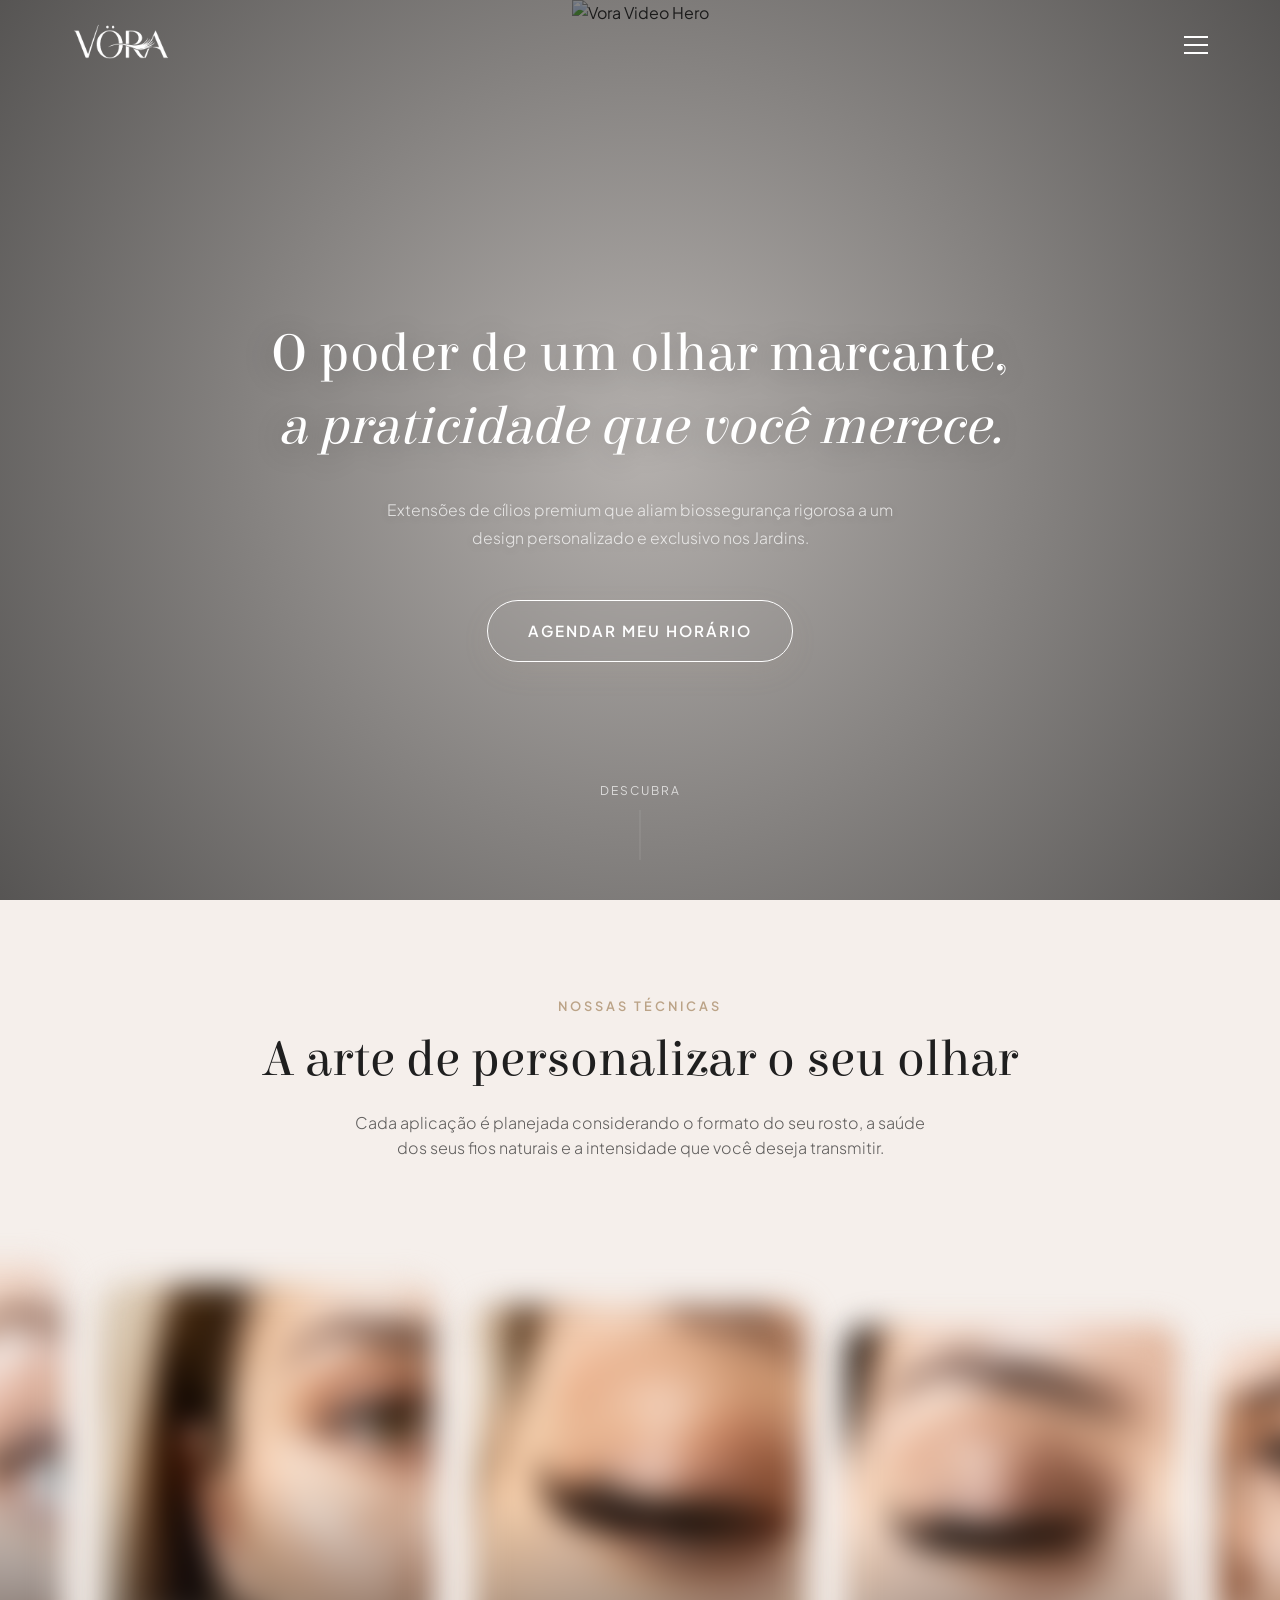
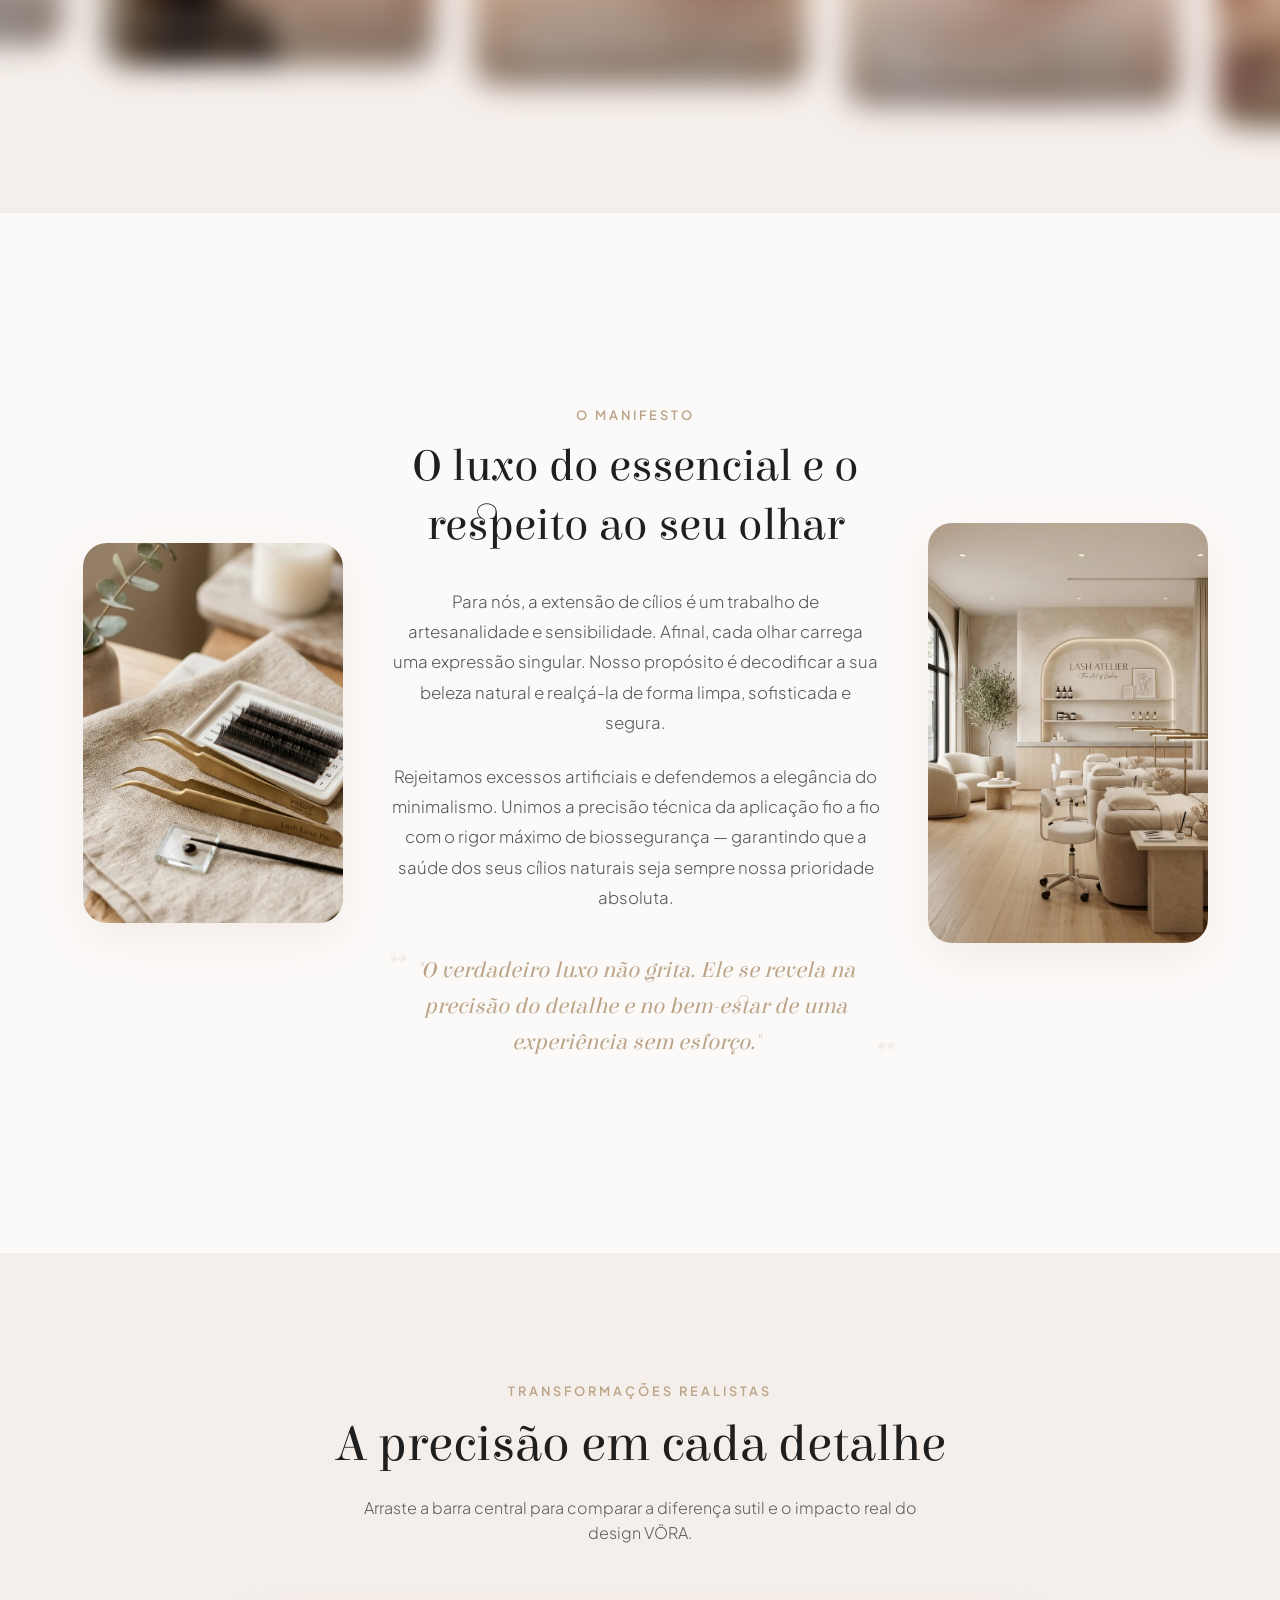
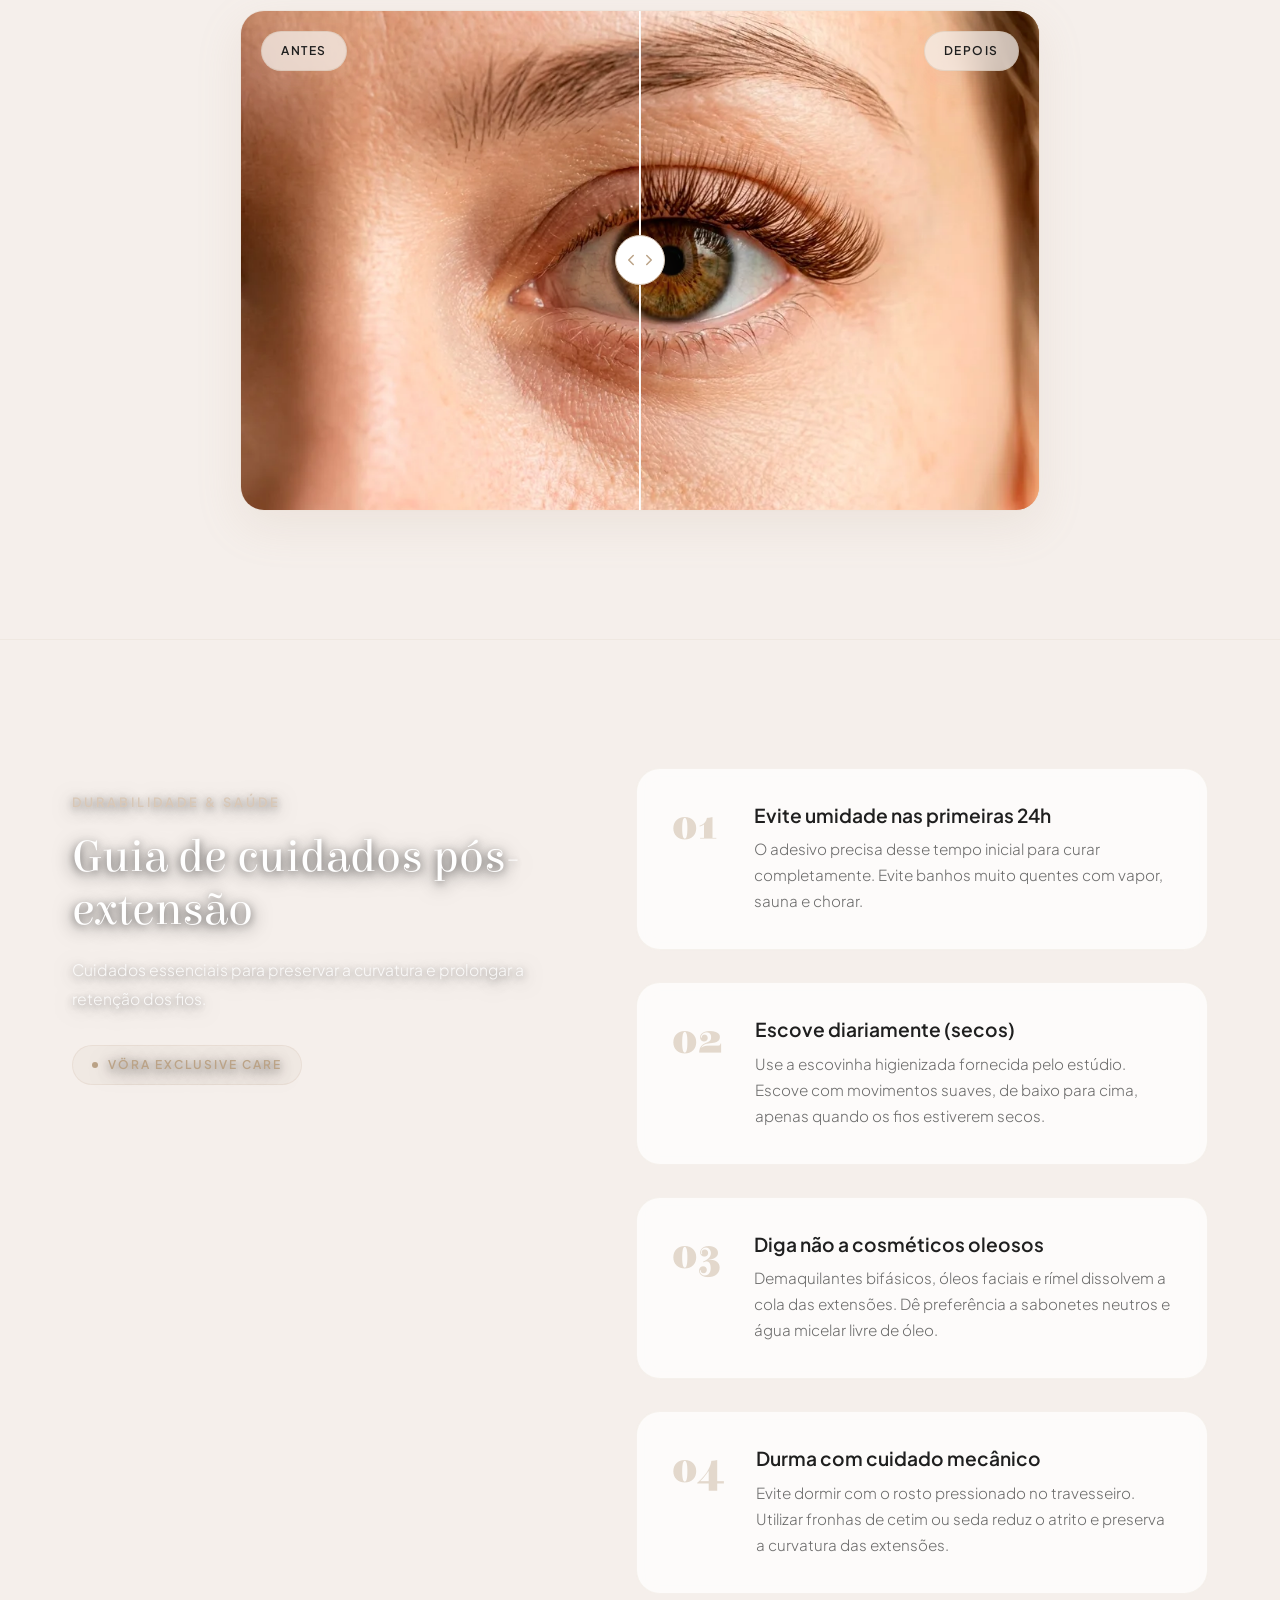
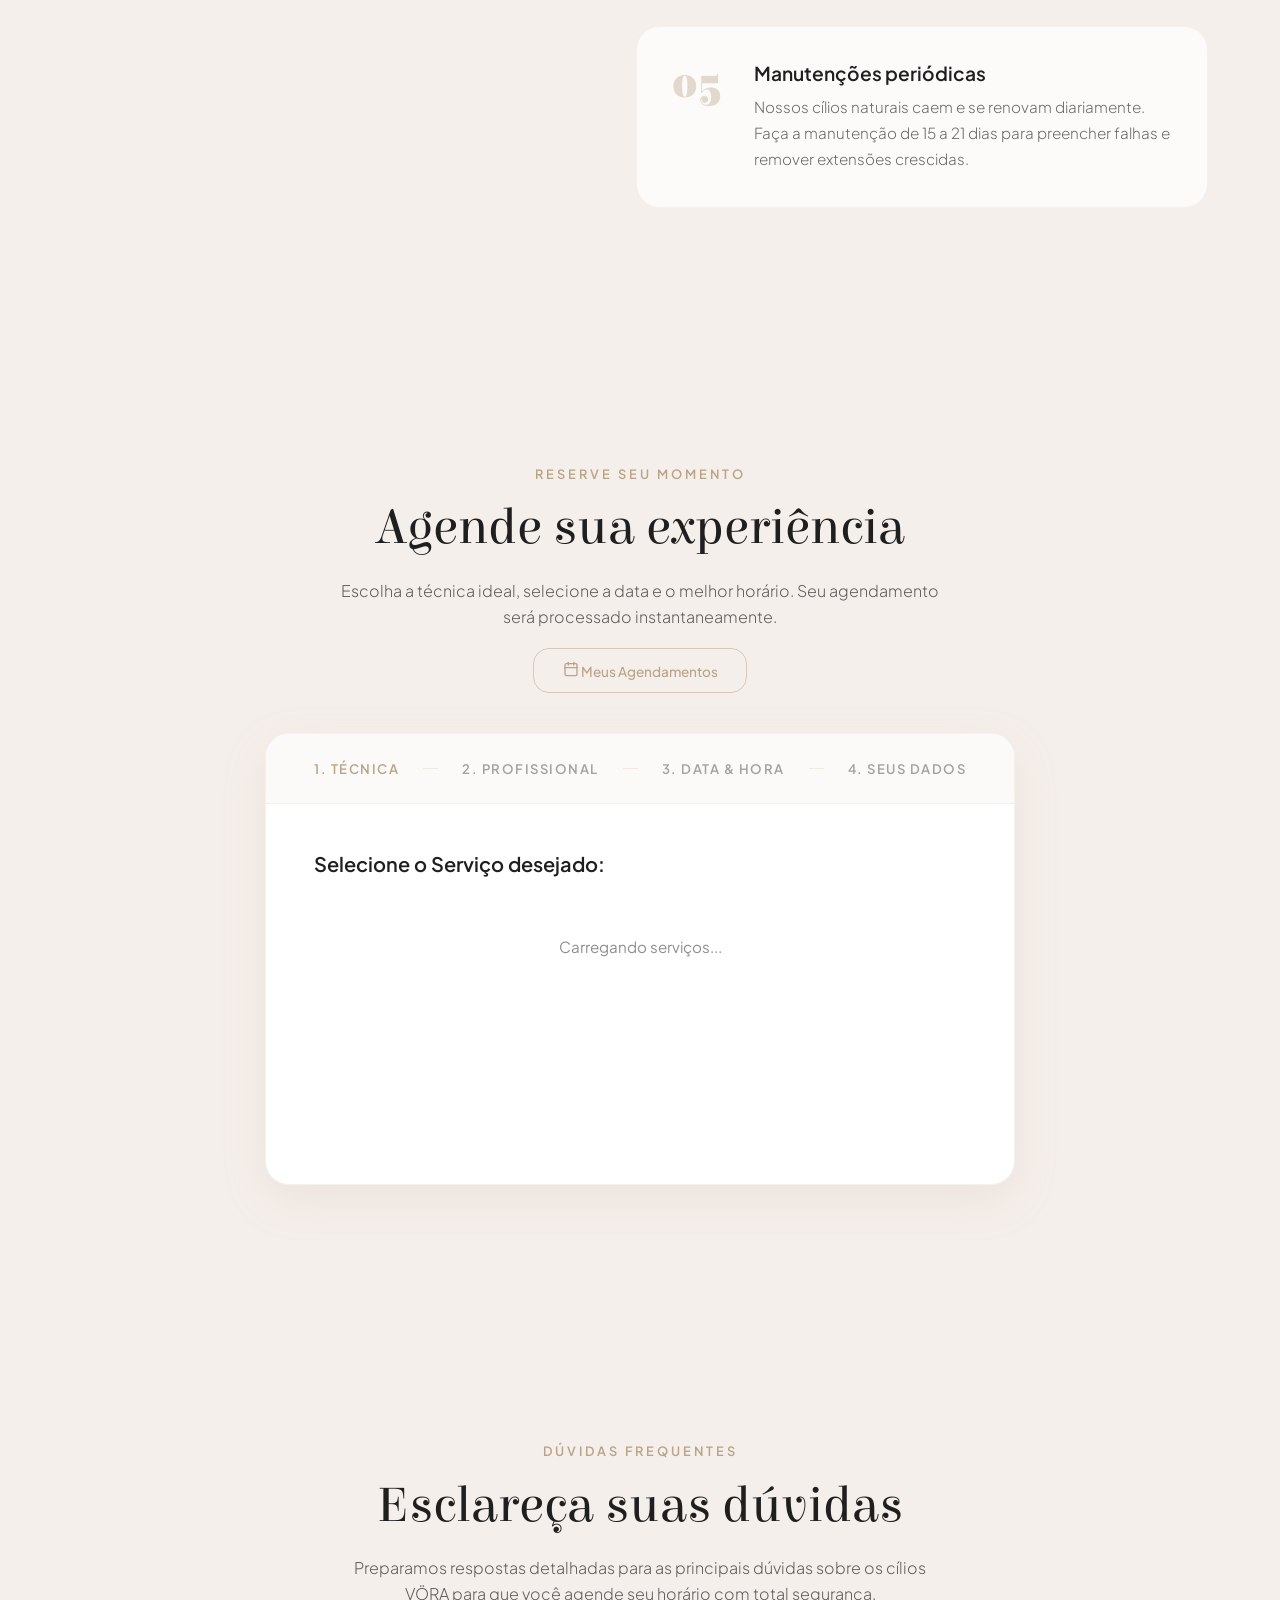
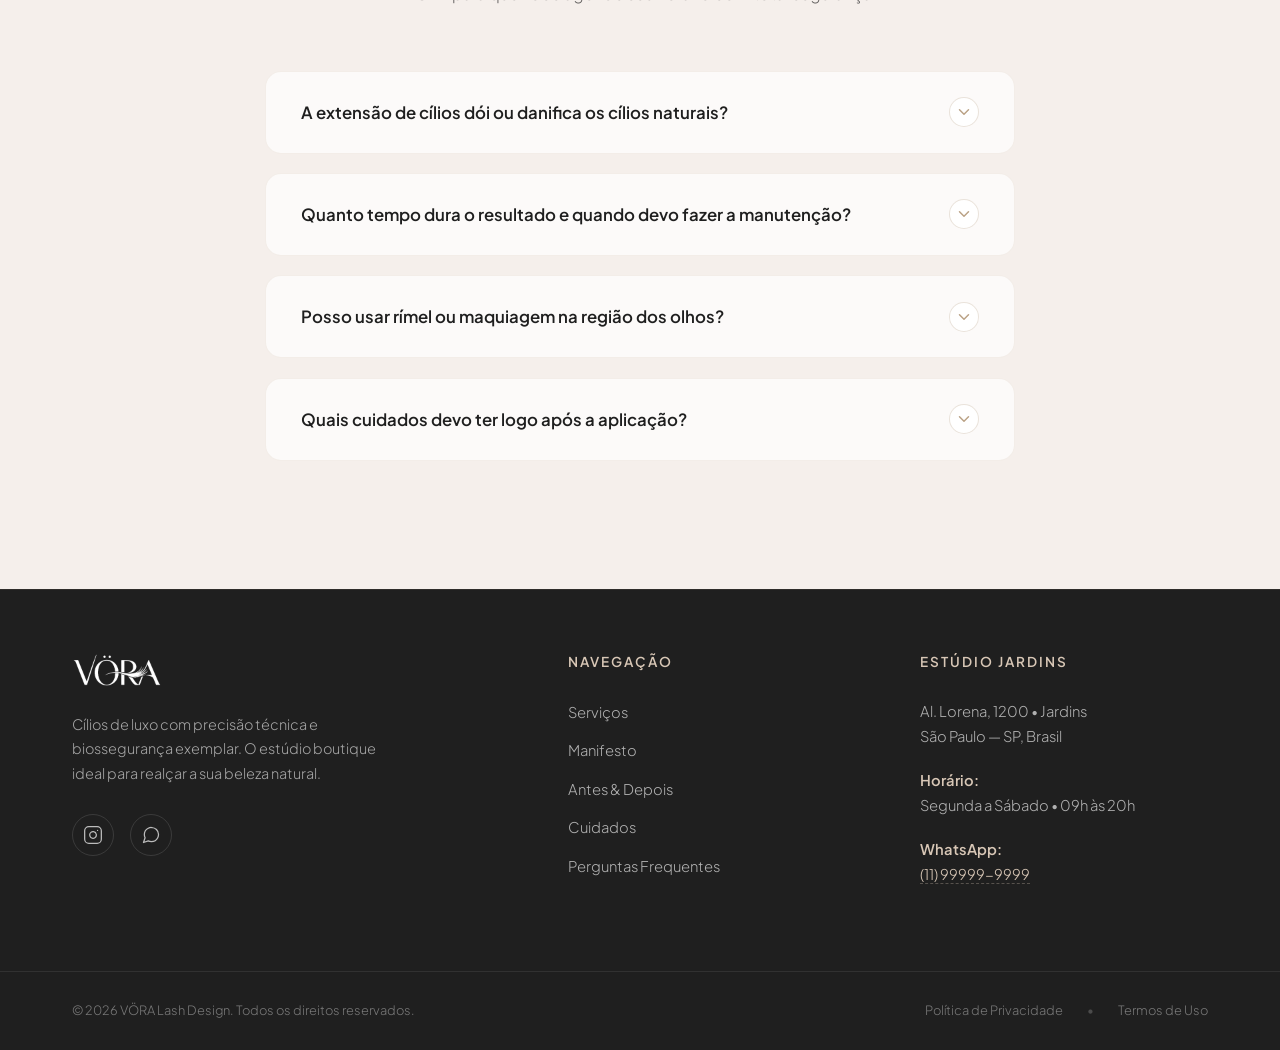
==== commit c492755c: "fix(care): resolve background-attachment fixed rendering issue on iOS/mobile" ====
--- a/index.html
+++ b/index.html
@@ -13,7 +13,7 @@
     <link href="https://fonts.googleapis.com/css2?family=Elsie:wght@400;900&family=Plus+Jakarta+Sans:ital,wght@0,300;0,400;0,600;0,700;1,400&display=swap" rel="stylesheet">
     
     <!-- Estilos de Produção Compilados -->
-    <link rel="stylesheet" href="style.css?v=1780852696232">
+    <link rel="stylesheet" href="style.css?v=1780853542169">
 </head>
 <body>
 
@@ -344,13 +344,13 @@
             <!-- MOCK DO WIDGET DE AGENDAMENTO (Design Premium VÖRA) -->
             <div class="booking-widget" id="booking-widget-container">
                 <div class="widget-steps-indicator">
-                    <span class="step active" data-step="1">1. Técnica</span>
+                    <span class="step active" data-step="1">1. <span class="step-text">Técnica</span></span>
                     <span class="step-divider"></span>
-                    <span class="step" data-step="2">2. Profissional</span>
+                    <span class="step" data-step="2">2. <span class="step-text">Profissional</span></span>
                     <span class="step-divider"></span>
-                    <span class="step" data-step="3">3. Data & Hora</span>
+                    <span class="step" data-step="3">3. <span class="step-text">Data & Hora</span></span>
                     <span class="step-divider"></span>
-                    <span class="step" data-step="4">4. Seus Dados</span>
+                    <span class="step" data-step="4">4. <span class="step-text">Seus Dados</span></span>
                 </div>
 
                 <div class="widget-panes">
@@ -714,6 +714,6 @@
     </div>
 
     <!-- Script de Produção Compilado -->
-    <script src="app.js?v=1780852696232" defer></script>
+    <script src="app.js?v=1780853542169" defer></script>
 </body>
 </html>
--- a/style.css
+++ b/style.css
@@ -1,4 +1,4 @@
-/* Compilado automaticamente em 07/06/2026, 14:18:16 */
+/* Compilado automaticamente em 07/06/2026, 14:32:21 */
 /* design-system / global.css */
 
 :root {
@@ -1174,6 +1174,13 @@
     /* overflow: hidden; REMOVIDO para permitir que o position: sticky funcione na coluna esquerda */
 }
 
+/* Desativa efeito fixed em dispositivos móveis/touch para corrigir bug de renderização no iOS */
+@media (max-width: 1024px) {
+    .care-section {
+        background-attachment: scroll;
+    }
+}
+
 /* Layout de Duas Colunas */
 .care-layout-wrapper {
     display: grid;
@@ -2079,24 +2086,74 @@
 /* Responsividade do Agendamento */
 @media (max-width: 768px) {
     .widget-pane {
-        padding: 2rem;
+        padding: 1.5rem;
     }
     
     .widget-steps-indicator {
-        padding: 1rem 0.75rem;
+        padding: 1rem 1.2rem;
         justify-content: space-between;
-        gap: 0.4rem;
+        gap: 0.2rem;
     }
     
     .widget-steps-indicator .step {
-        font-size: 0.64rem;
-        letter-spacing: 0.3px;
-        white-space: nowrap;
+        width: 32px;
+        height: 32px;
+        border-radius: 50%;
+        border: 1.5px solid rgba(187, 163, 135, 0.25);
+        display: flex;
+        align-items: center;
+        justify-content: center;
+        font-size: 0.85rem;
+        color: rgba(31, 31, 31, 0.4);
+        background-color: var(--color-white);
         flex-shrink: 0;
+        letter-spacing: 0;
+        font-weight: 700;
+    }
+
+    .widget-steps-indicator .step .step-text {
+        display: none;
+    }
+    
+    .widget-steps-indicator .step.active {
+        background-color: var(--color-primary);
+        color: var(--color-white);
+        border-color: var(--color-primary);
     }
     
     .step-divider {
-        display: none;
+        display: block;
+        height: 1px;
+        background-color: rgba(187, 163, 135, 0.15);
+        margin: 0 0.4rem;
+        flex-grow: 1;
+    }
+    
+    .technique-option-card {
+        padding: 0.85rem 1.2rem;
+    }
+
+    .technique-option-card .option-name {
+        font-size: 0.95rem;
+    }
+
+    .technique-option-card .option-meta {
+        font-size: 0.8rem;
+    }
+
+    .btn-next-pane, .btn-submit-booking {
+        padding: 0.8rem 1.6rem;
+        font-size: 0.82rem;
+    }
+
+    .btn-back-pane {
+        padding: 0.8rem 1rem;
+        font-size: 0.82rem;
+    }
+
+    .pane-title {
+        font-size: 1.1rem;
+        margin-bottom: 1.2rem;
     }
     
     .datetime-grid {
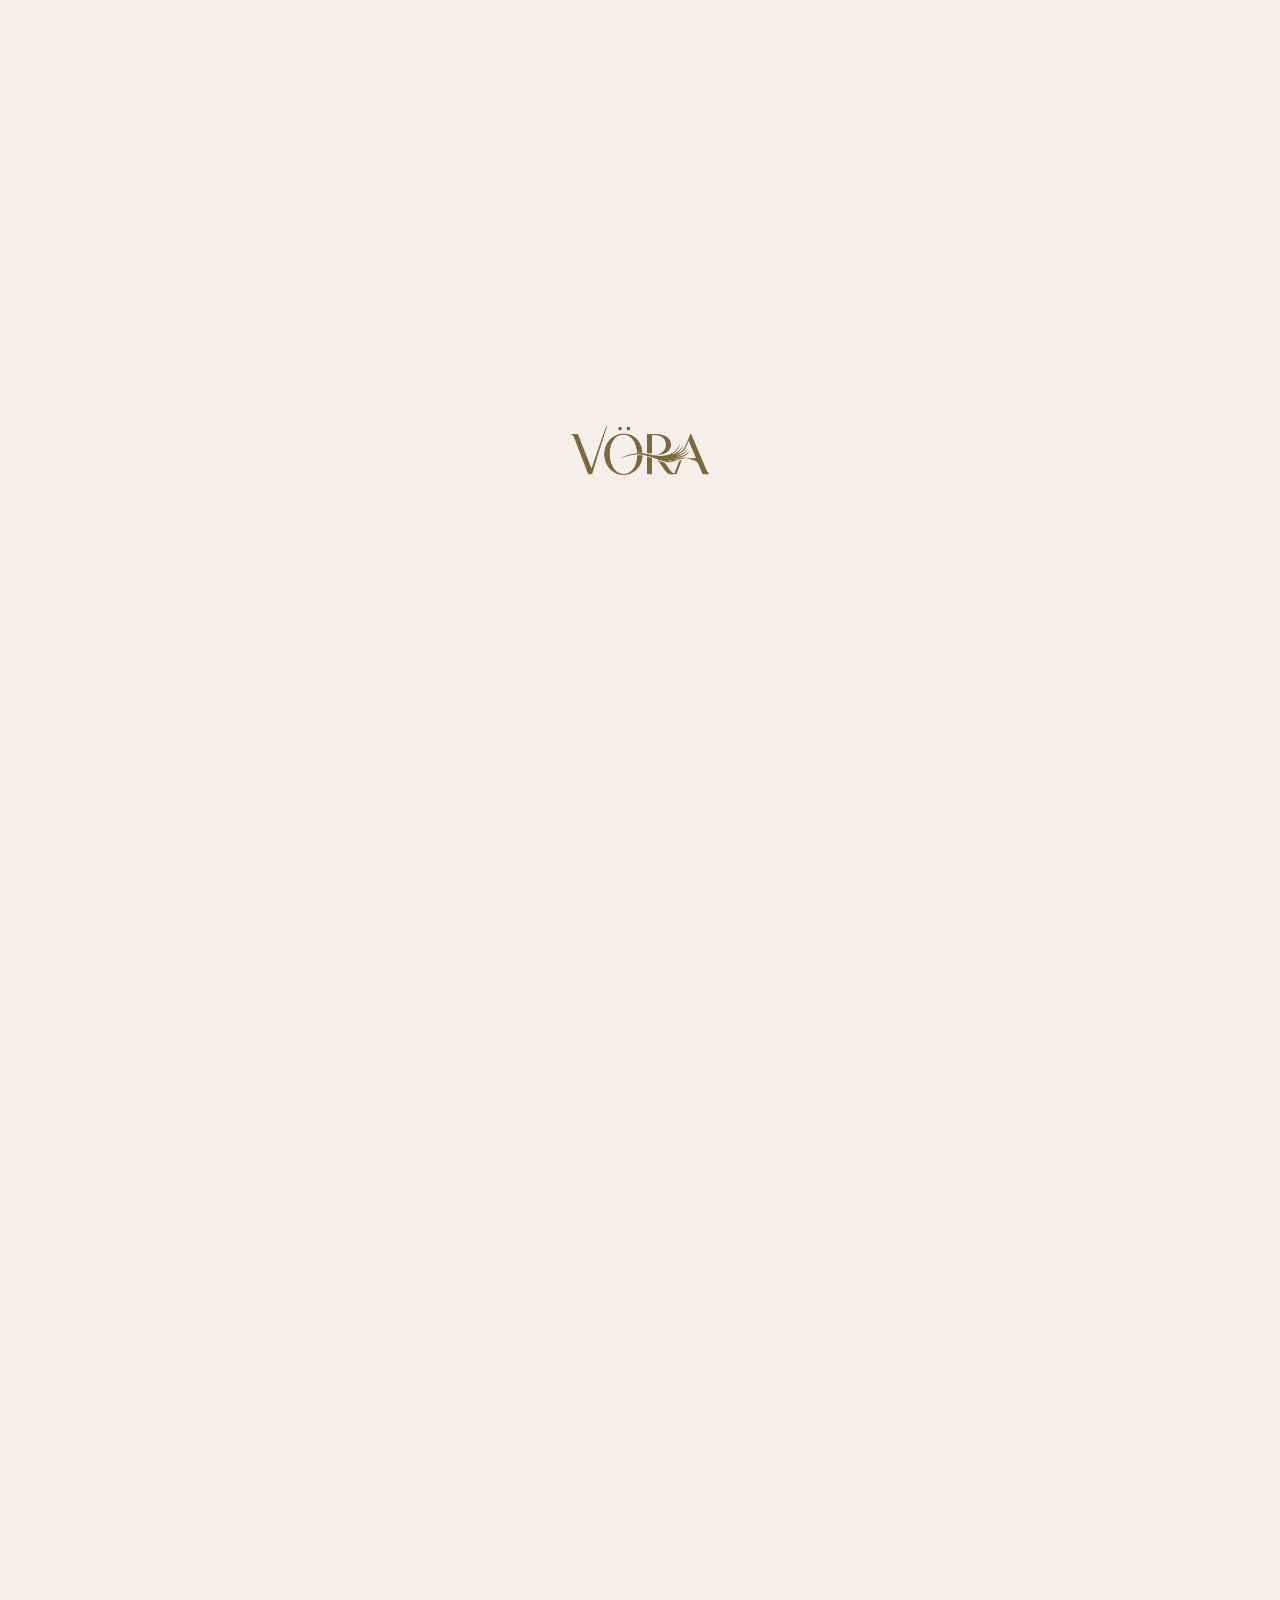
==== commit 63c7368a: "fix(care): set background-size to auto on mobile to prevent texture stretching" ====
--- a/index.html
+++ b/index.html
@@ -13,7 +13,7 @@
     <link href="https://fonts.googleapis.com/css2?family=Elsie:wght@400;900&family=Plus+Jakarta+Sans:ital,wght@0,300;0,400;0,600;0,700;1,400&display=swap" rel="stylesheet">
     
     <!-- Estilos de Produção Compilados -->
-    <link rel="stylesheet" href="style.css?v=1780853542169">
+    <link rel="stylesheet" href="style.css?v=1780853691046">
 </head>
 <body>
 
@@ -714,6 +714,6 @@
     </div>
 
     <!-- Script de Produção Compilado -->
-    <script src="app.js?v=1780853542169" defer></script>
+    <script src="app.js?v=1780853691046" defer></script>
 </body>
 </html>
--- a/style.css
+++ b/style.css
@@ -1,4 +1,4 @@
-/* Compilado automaticamente em 07/06/2026, 14:32:21 */
+/* Compilado automaticamente em 07/06/2026, 14:34:50 */
 /* design-system / global.css */
 
 :root {
@@ -1178,6 +1178,7 @@
 @media (max-width: 1024px) {
     .care-section {
         background-attachment: scroll;
+        background-size: auto;
     }
 }
 
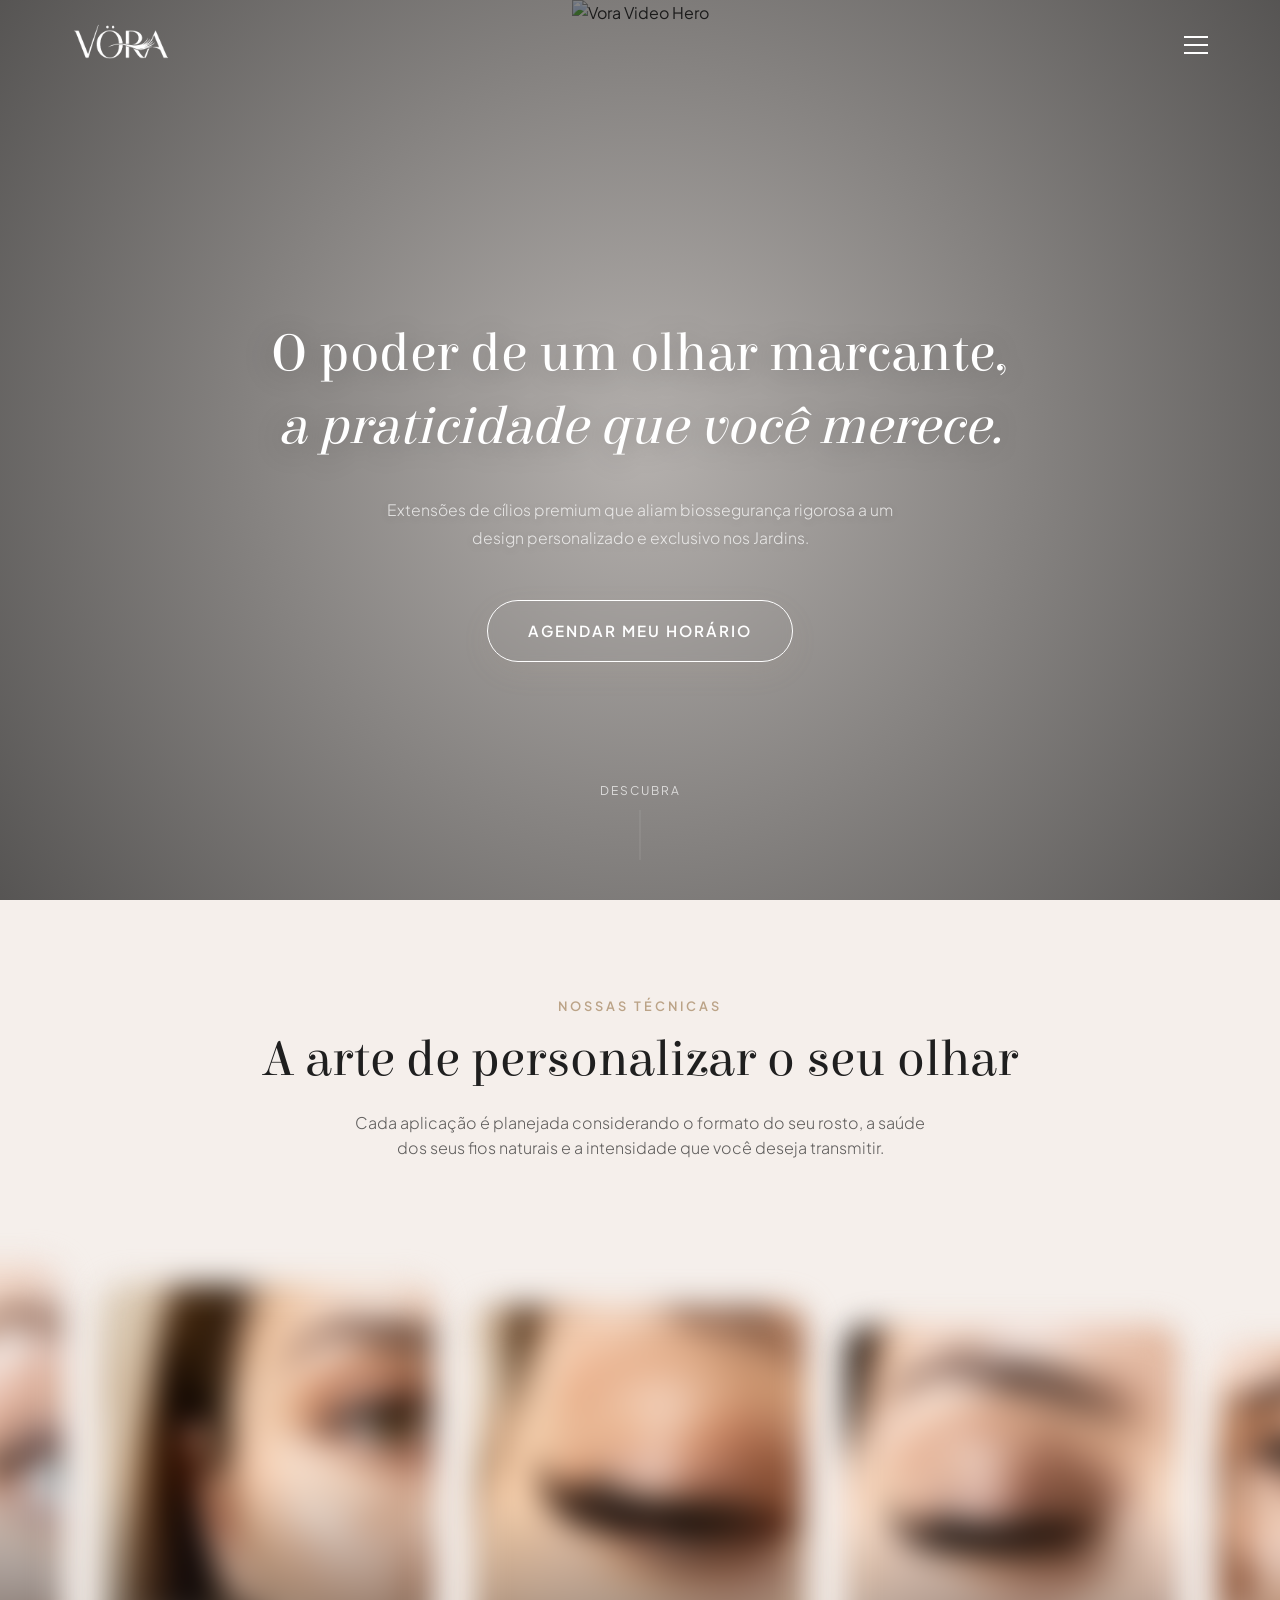
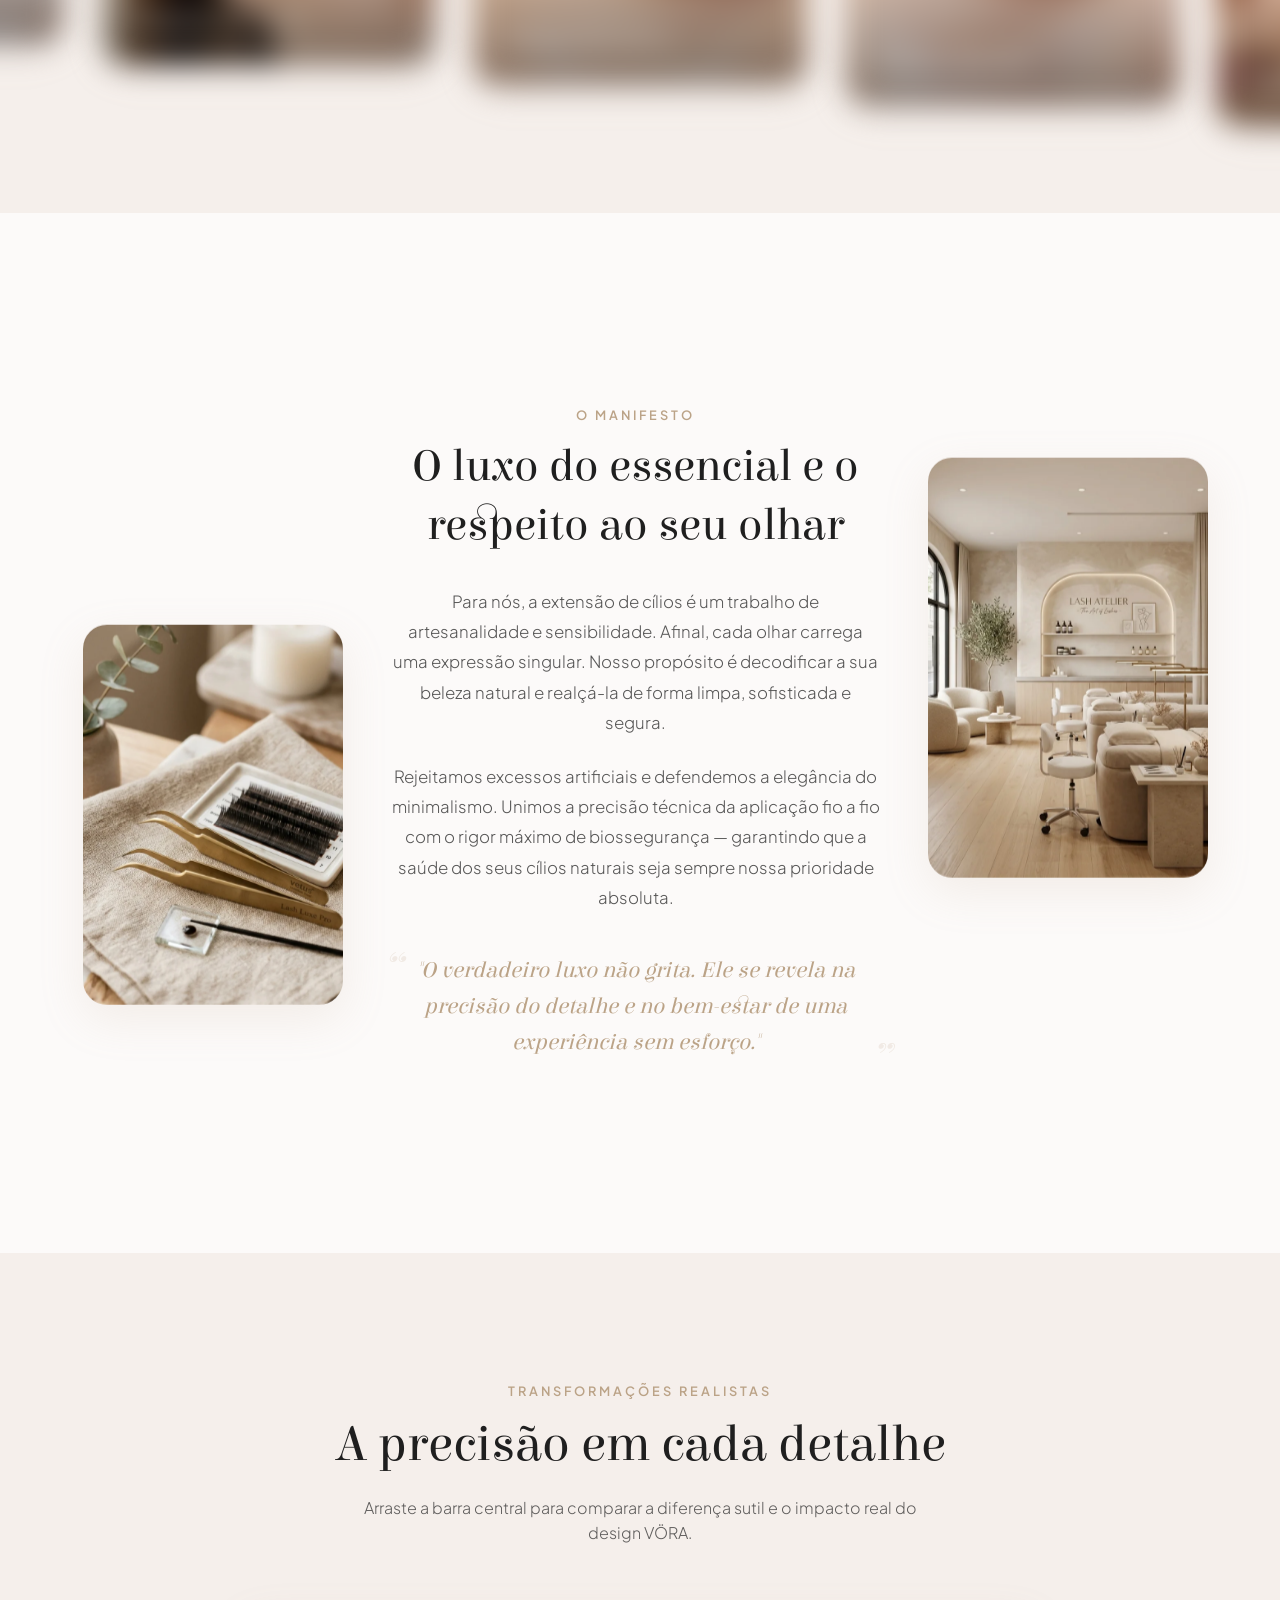
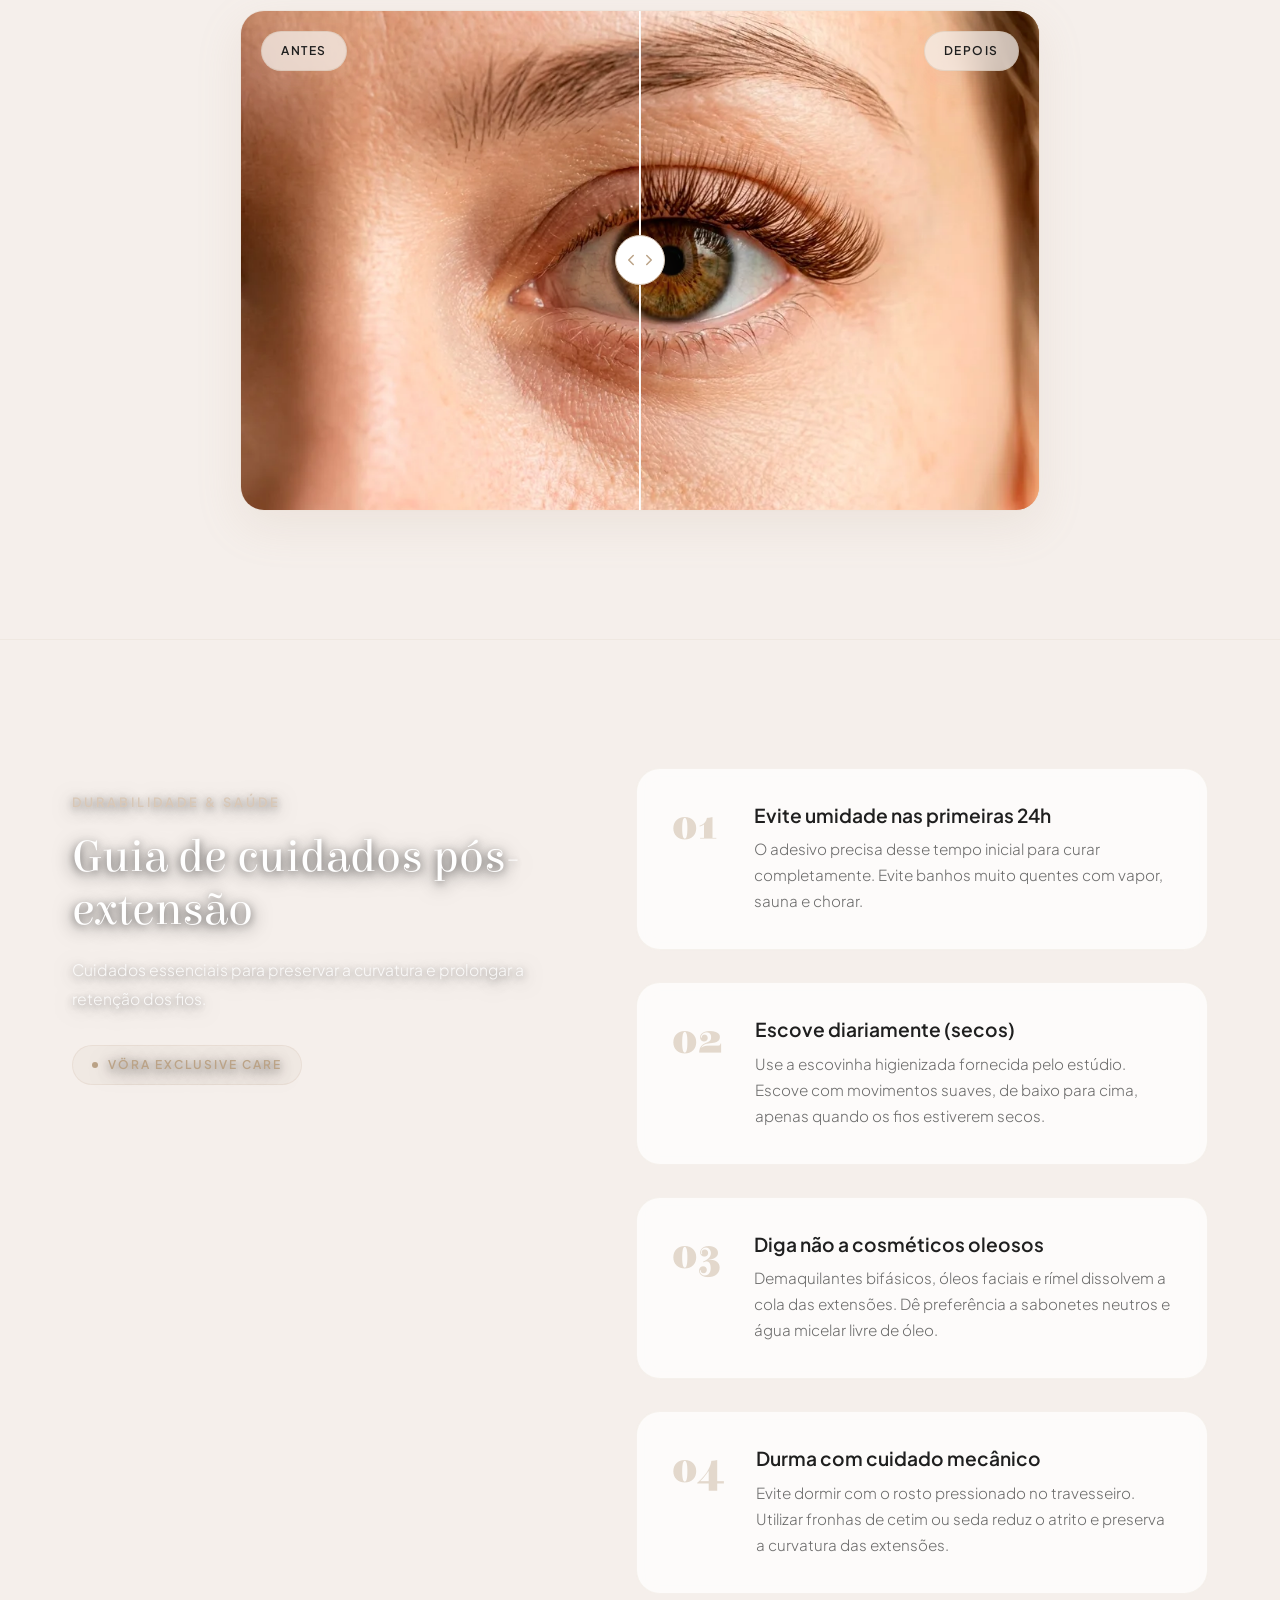
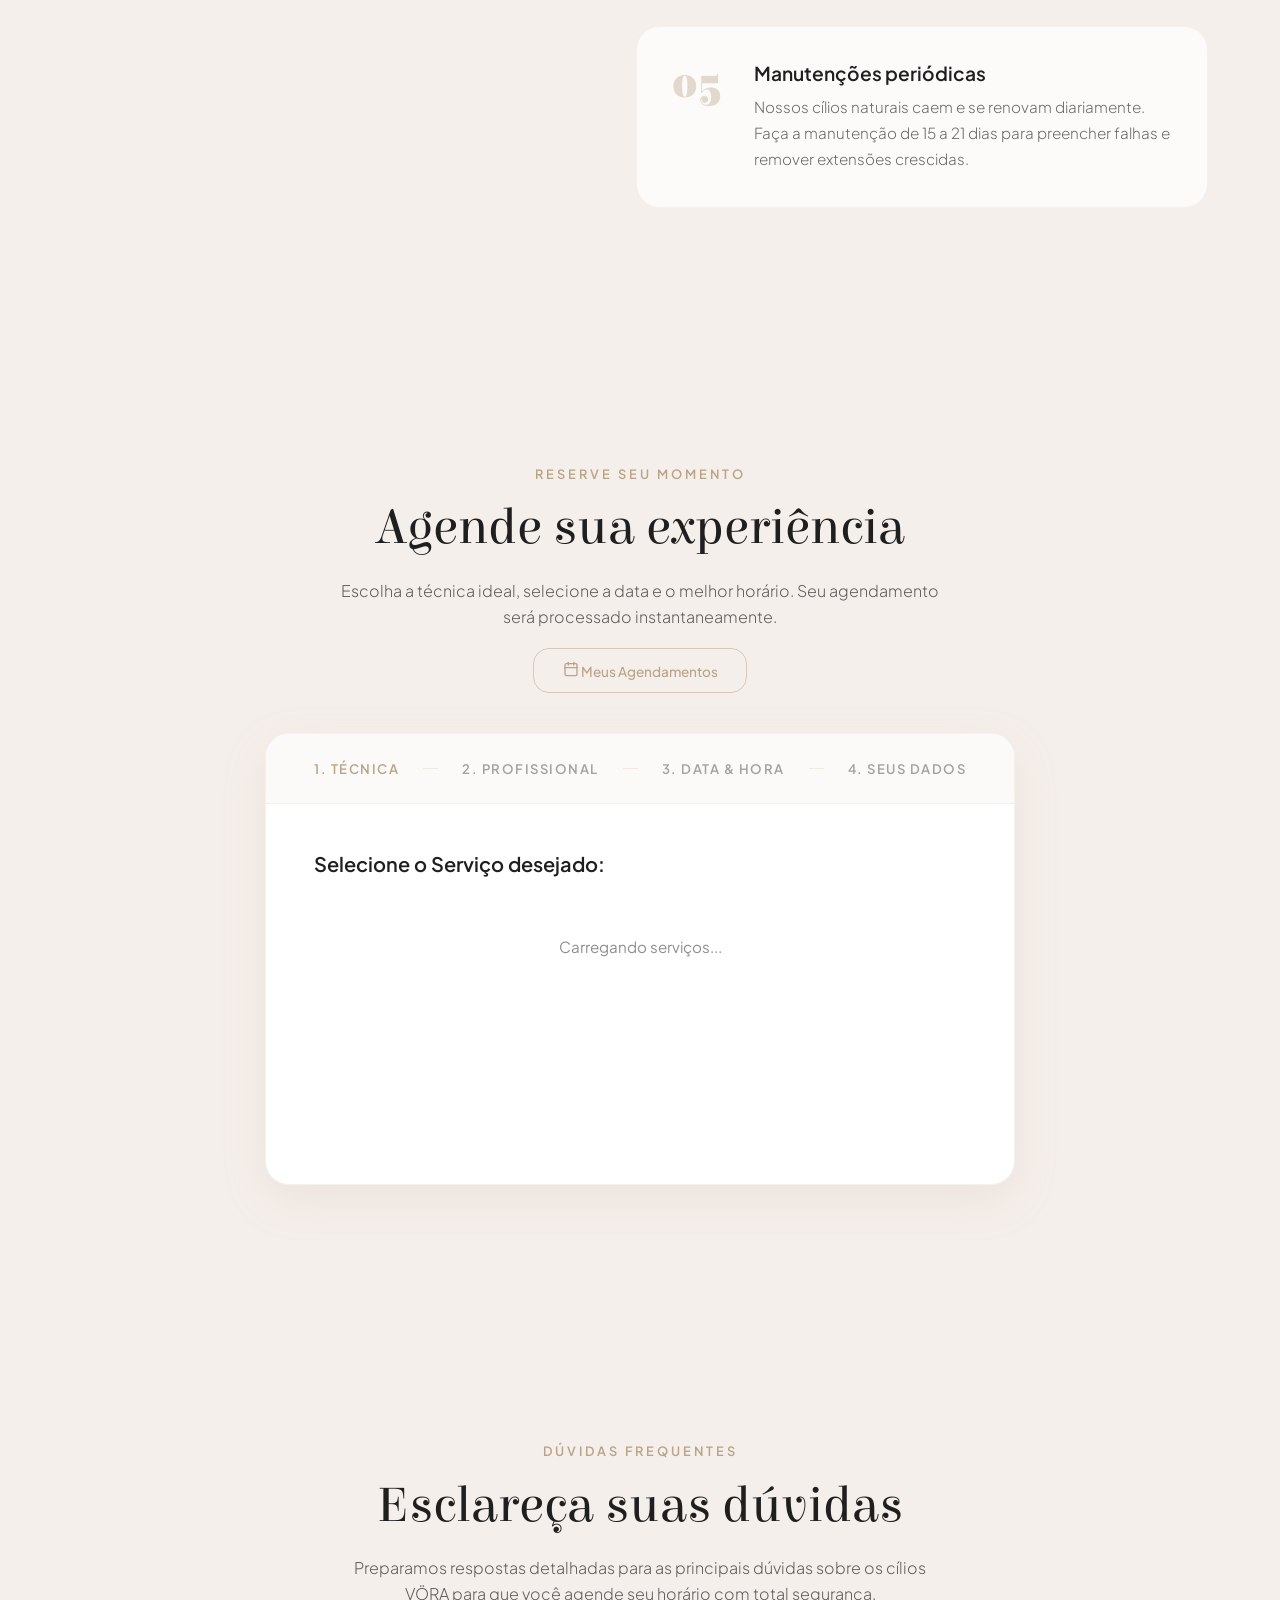
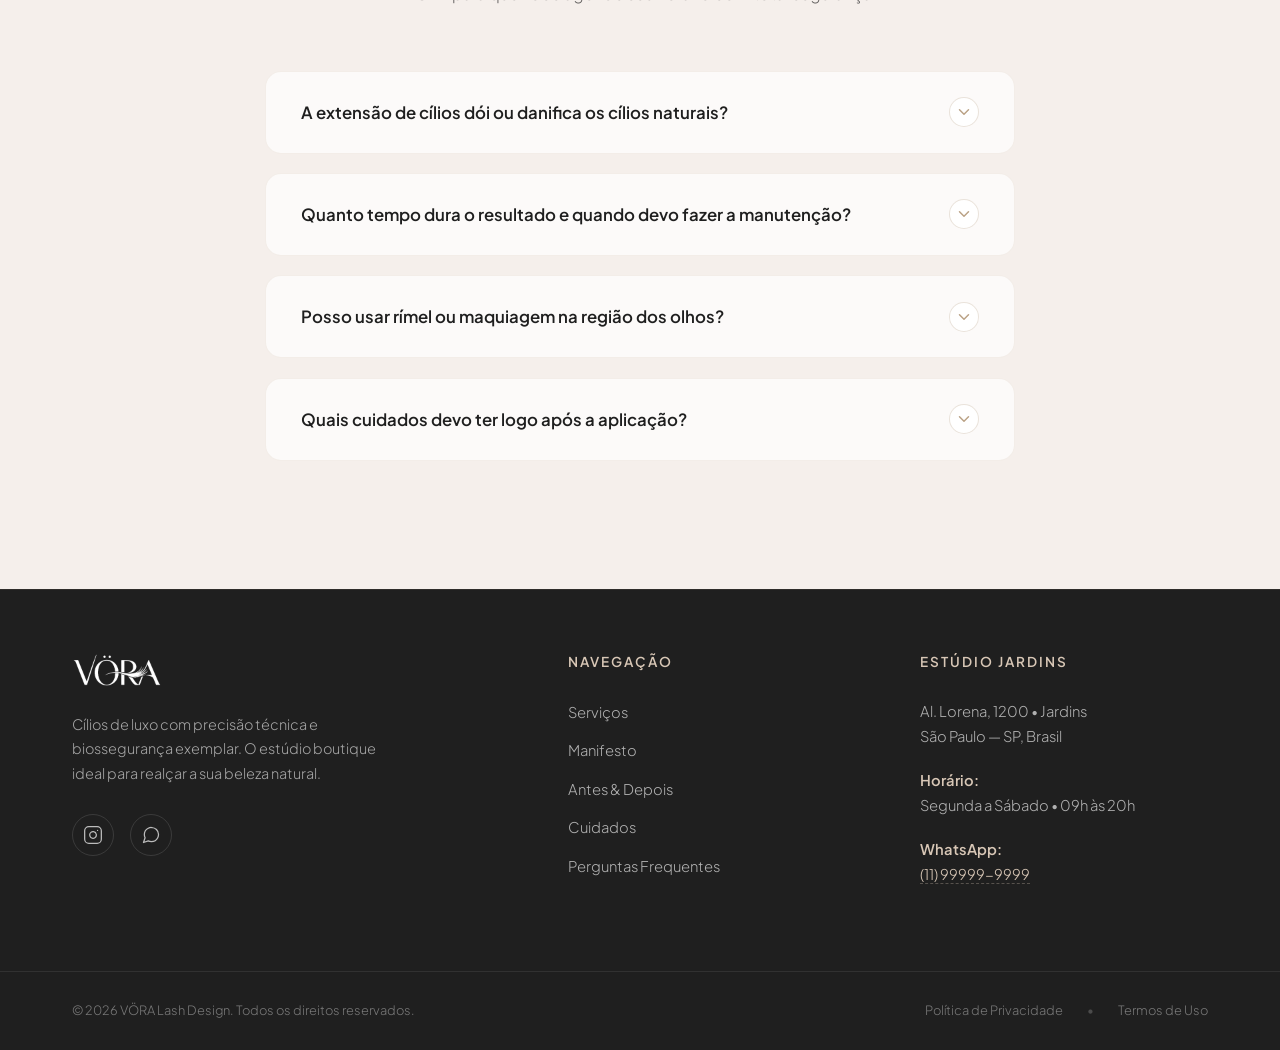
==== commit aff43e2c: "fix(portfolio): implement native touch and mouse drag events for before/after comparison slider to f" ====
--- a/index.html
+++ b/index.html
@@ -13,7 +13,7 @@
     <link href="https://fonts.googleapis.com/css2?family=Elsie:wght@400;900&family=Plus+Jakarta+Sans:ital,wght@0,300;0,400;0,600;0,700;1,400&display=swap" rel="stylesheet">
     
     <!-- Estilos de Produção Compilados -->
-    <link rel="stylesheet" href="style.css?v=1780853691046">
+    <link rel="stylesheet" href="style.css?v=1780854048554">
 </head>
 <body>
 
@@ -714,6 +714,6 @@
     </div>
 
     <!-- Script de Produção Compilado -->
-    <script src="app.js?v=1780853691046" defer></script>
+    <script src="app.js?v=1780854048554" defer></script>
 </body>
 </html>
--- a/style.css
+++ b/style.css
@@ -1,4 +1,4 @@
-/* Compilado automaticamente em 07/06/2026, 14:34:50 */
+/* Compilado automaticamente em 07/06/2026, 14:40:48 */
 /* design-system / global.css */
 
 :root {
@@ -1164,22 +1164,28 @@
 /* care.css */
 
 .care-section {
+    border-top: 1px solid rgba(187, 163, 135, 0.1);
+    position: relative;
+    /* clip-path: inset(0) serve para recortar o pseudo-element fixo nos limites da seção */
+    clip-path: inset(0);
+    /* overflow: hidden; REMOVIDO para permitir que o position: sticky funcione na coluna esquerda */
+}
+
+/* Pseudo-elemento para fundo fixo que funciona perfeitamente em todas as plataformas (inclusive iOS) */
+.care-section::before {
+    content: "";
+    position: fixed;
+    top: 0;
+    left: 0;
+    width: 100%;
+    height: 100%;
     background-image: url('bg-sessao-cuidados.webp');
     background-size: cover;
     background-position: center;
-    background-repeat: repeat;
-    background-attachment: fixed;
-    border-top: 1px solid rgba(187, 163, 135, 0.1);
-    position: relative;
-    /* overflow: hidden; REMOVIDO para permitir que o position: sticky funcione na coluna esquerda */
-}
-
-/* Desativa efeito fixed em dispositivos móveis/touch para corrigir bug de renderização no iOS */
-@media (max-width: 1024px) {
-    .care-section {
-        background-attachment: scroll;
-        background-size: auto;
-    }
+    background-repeat: no-repeat;
+    z-index: -1;
+    pointer-events: none;
+    will-change: transform;
 }
 
 /* Layout de Duas Colunas */
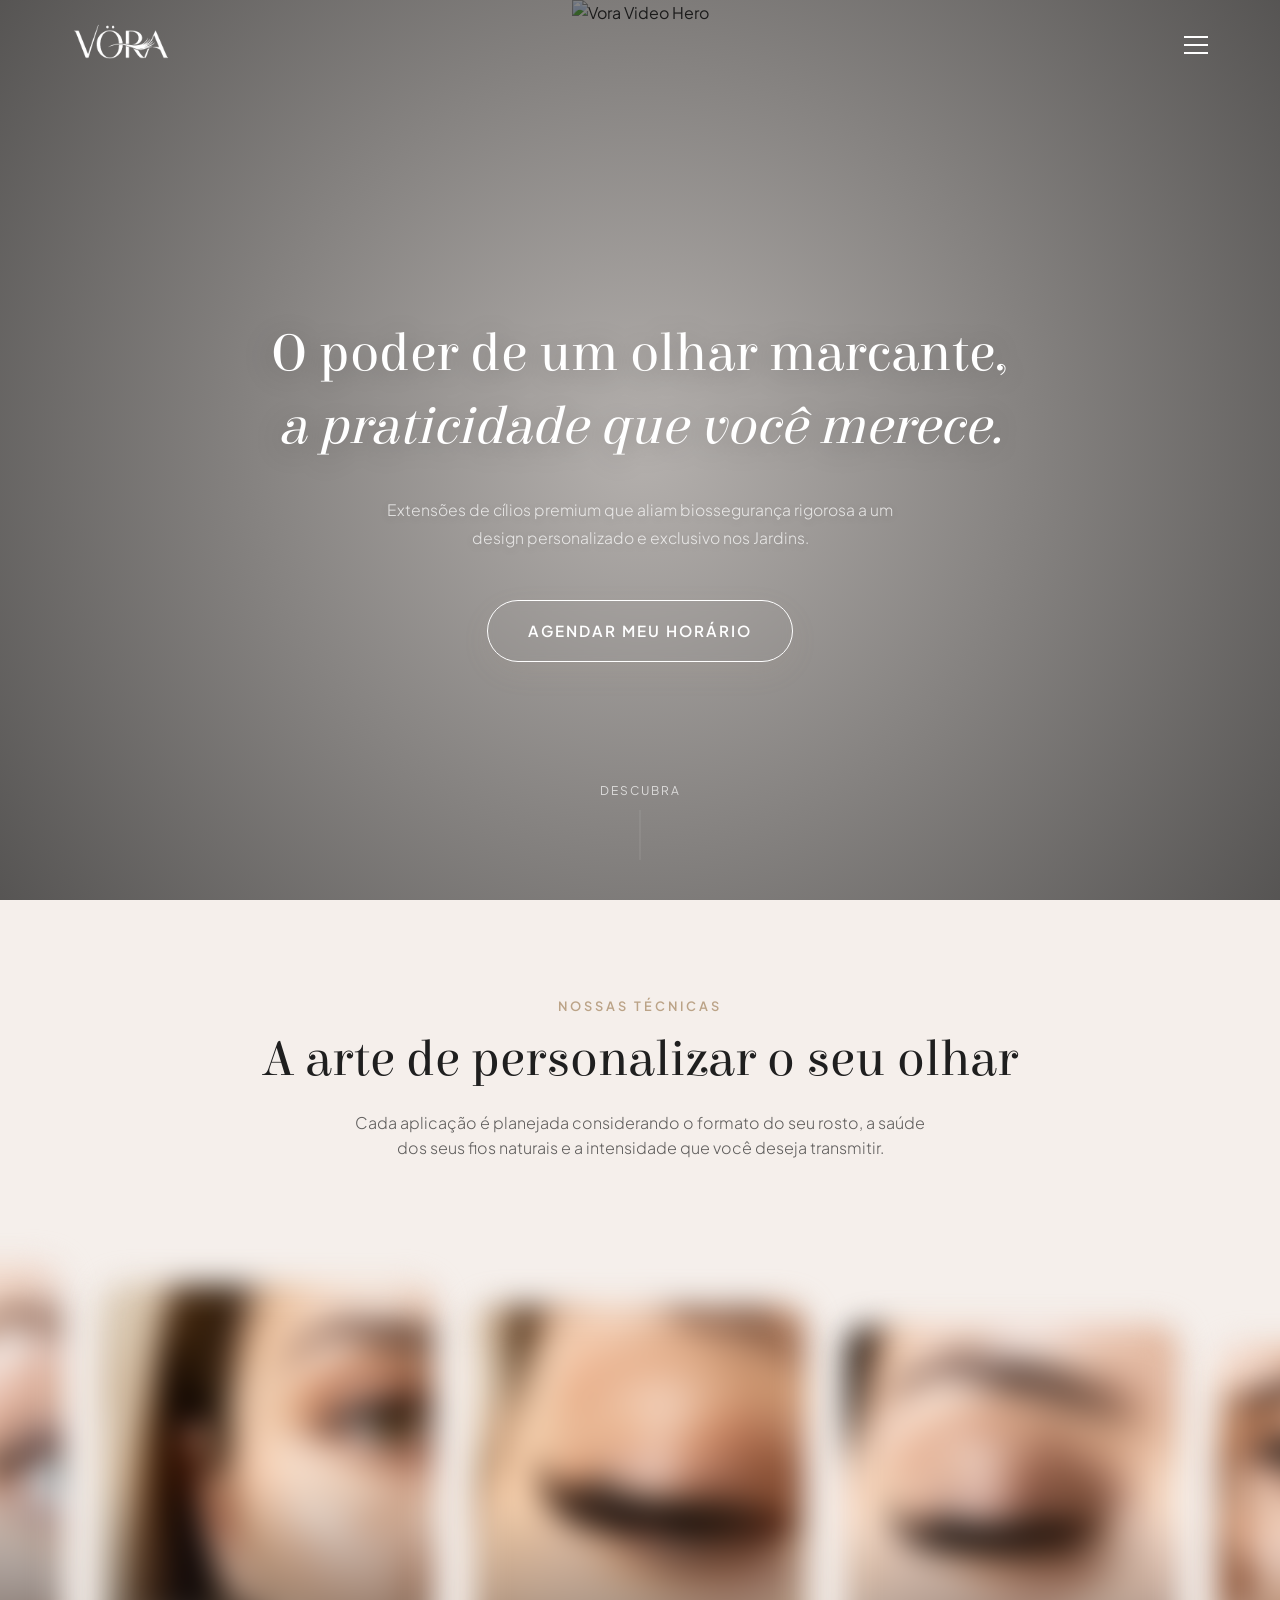
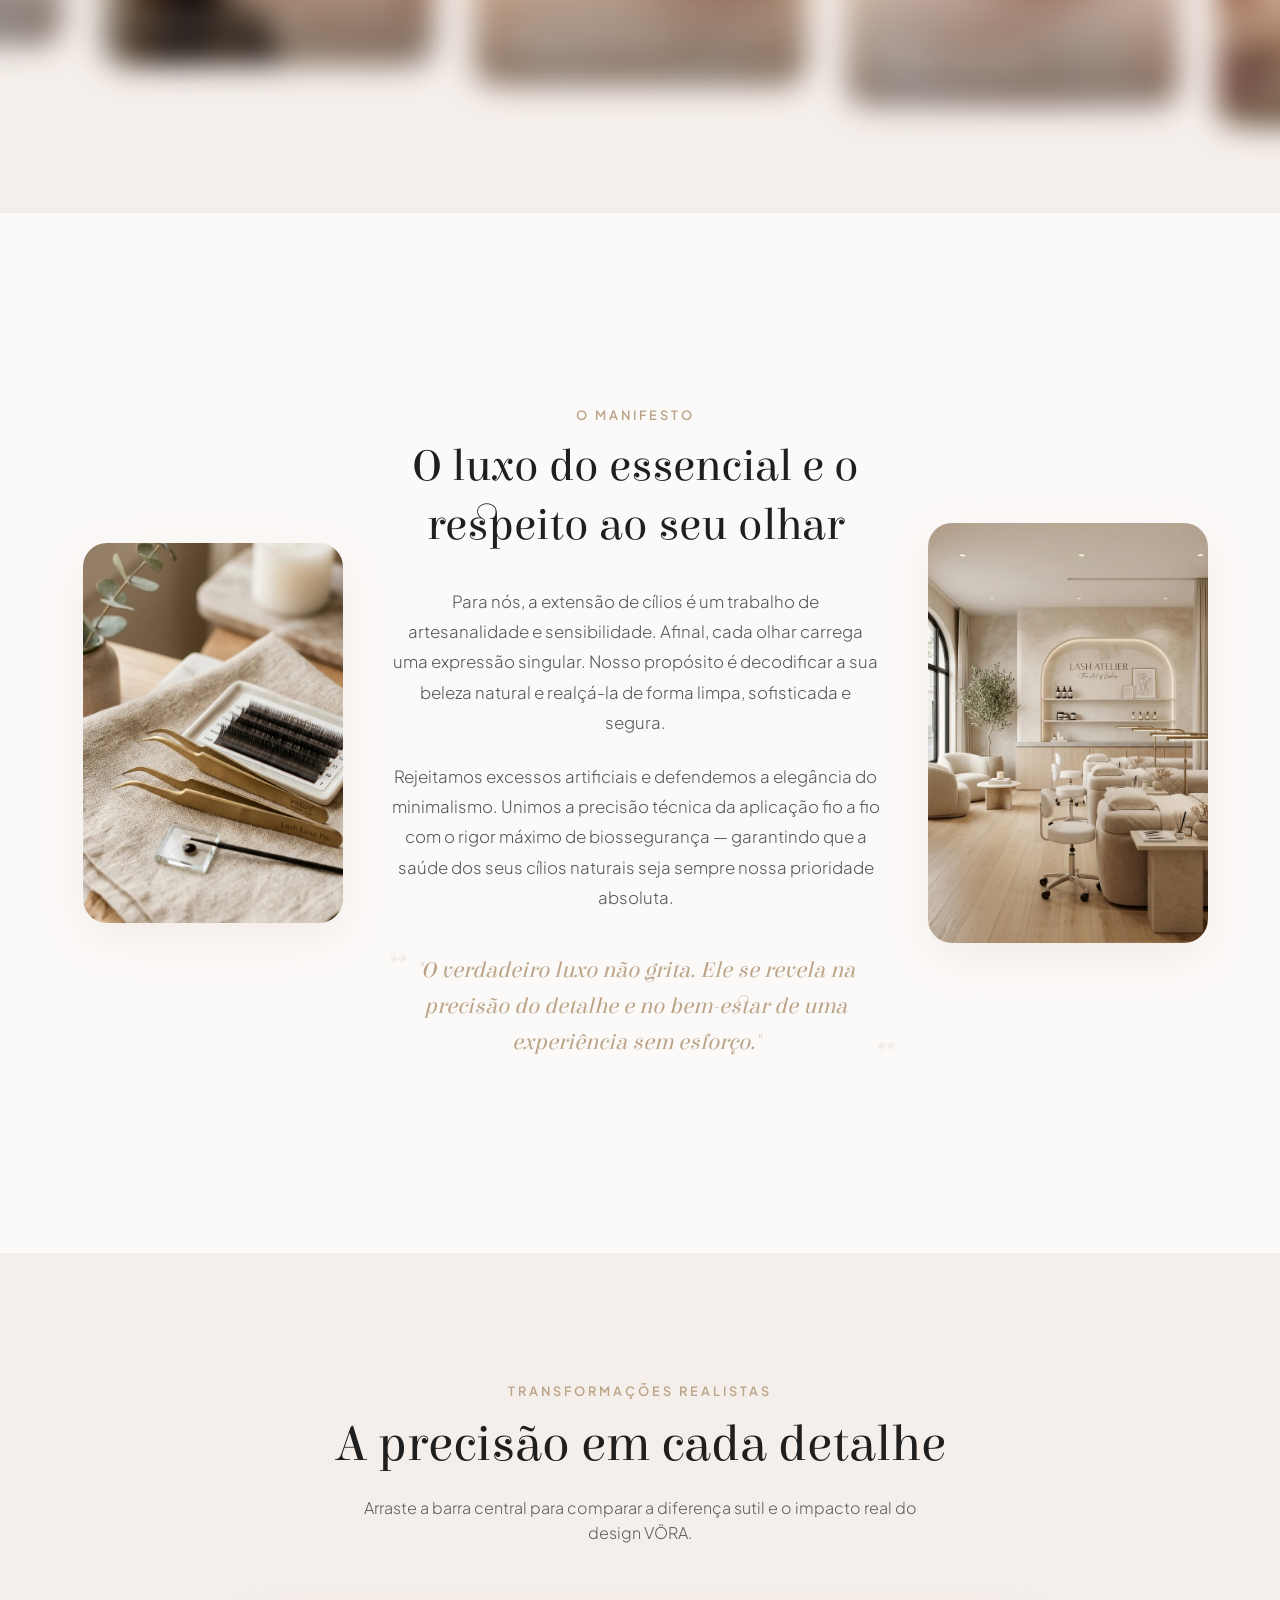
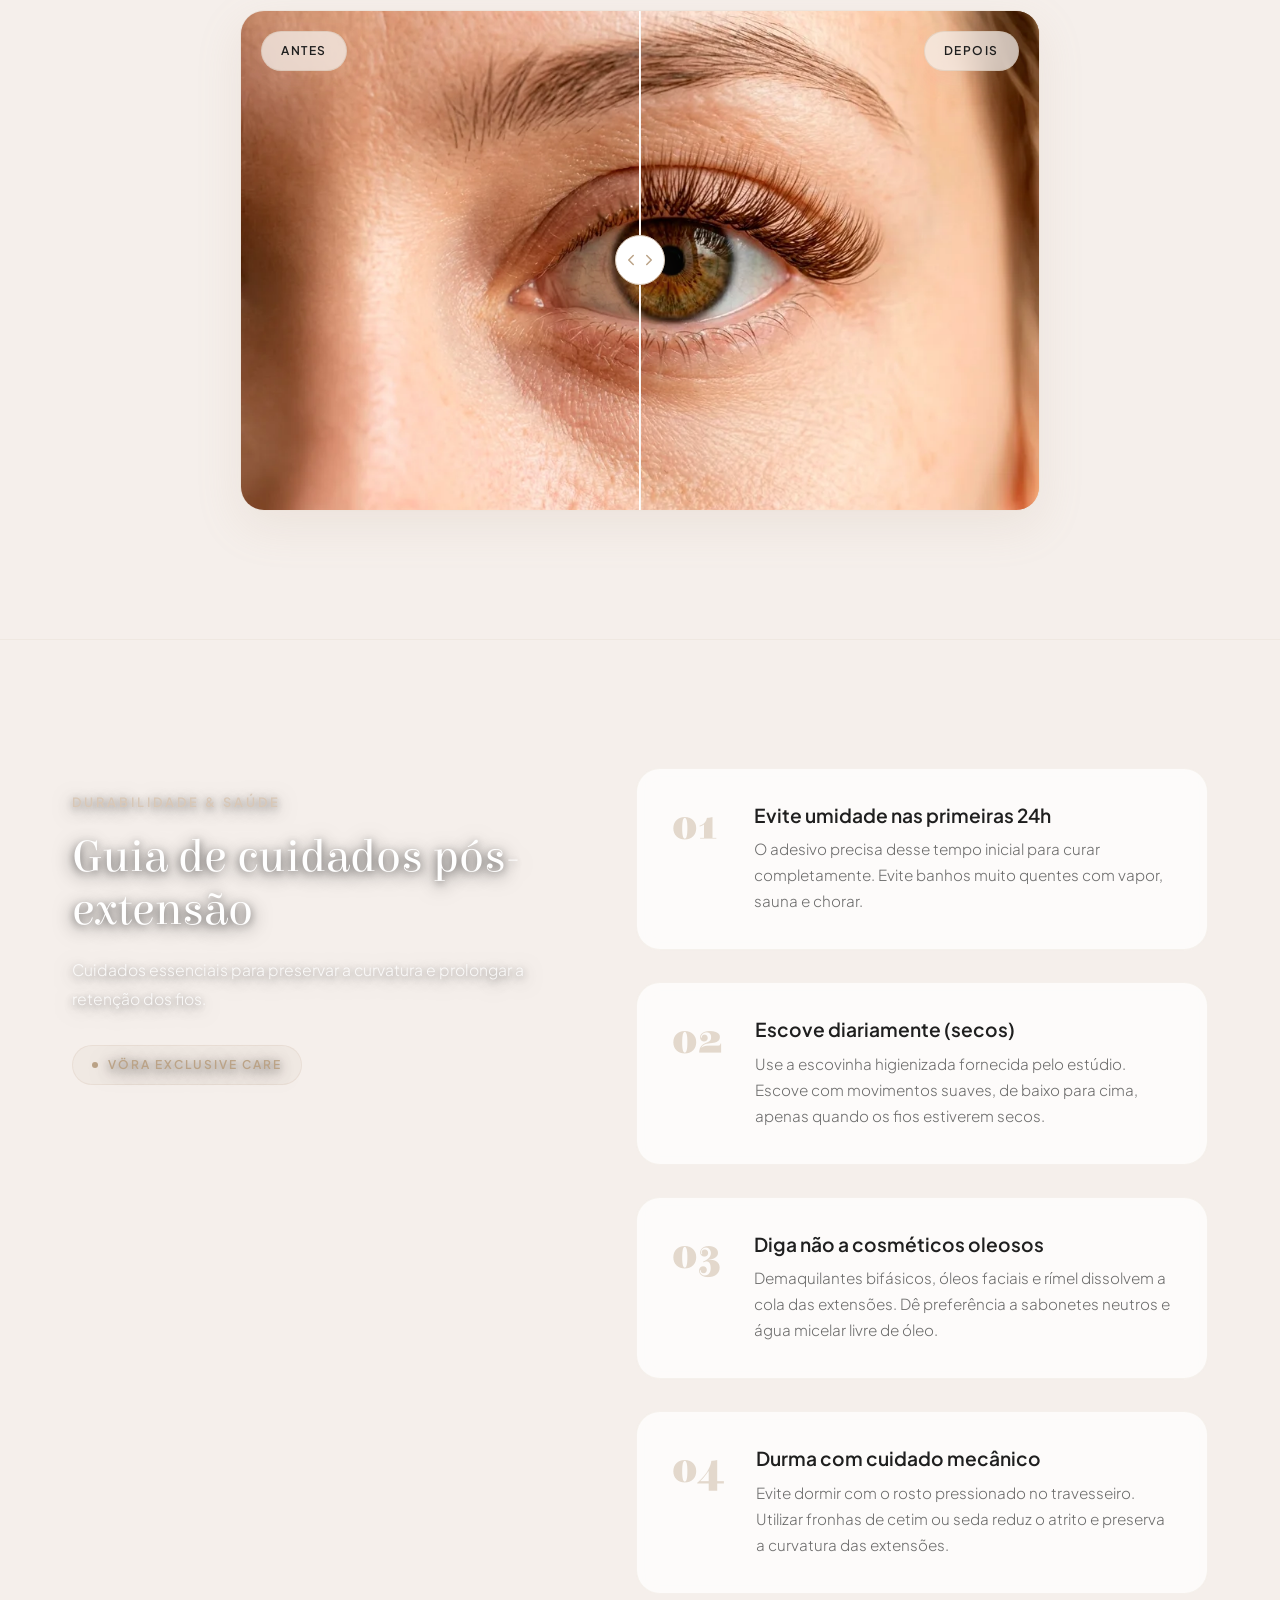
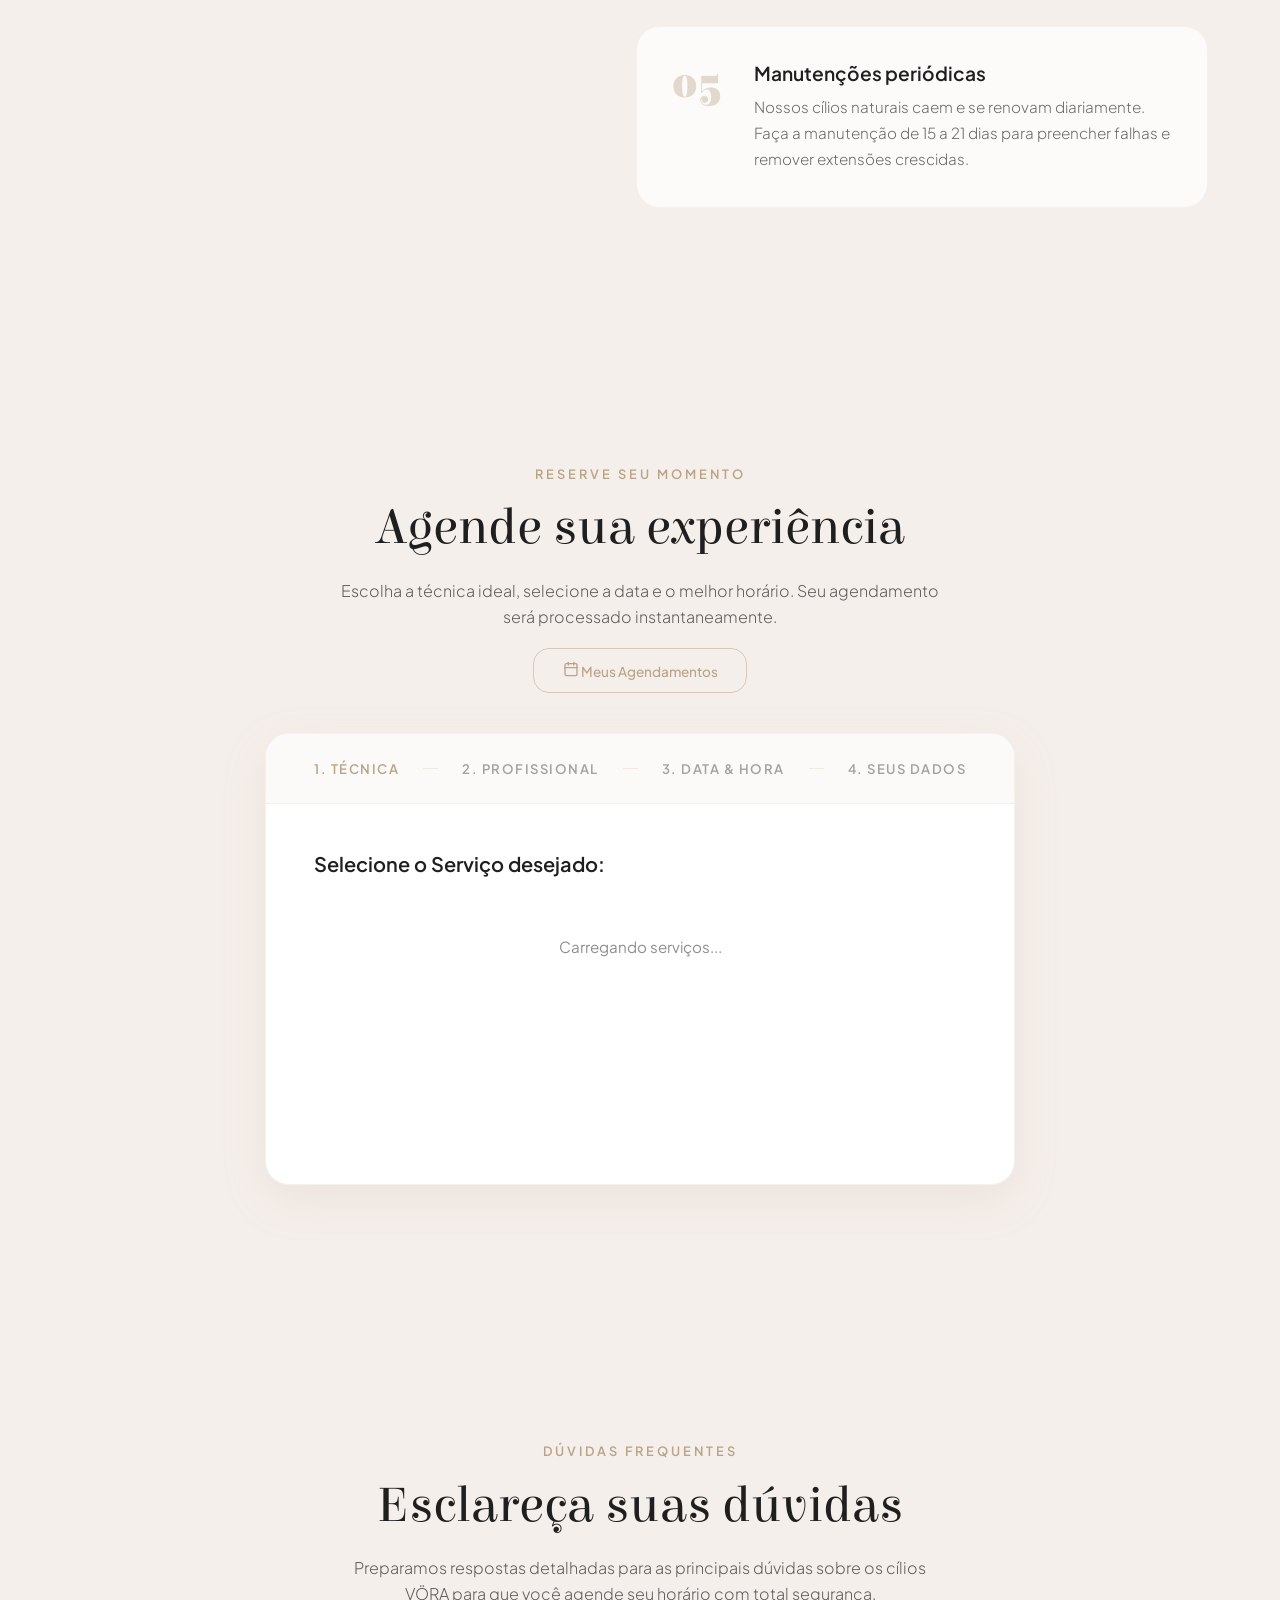
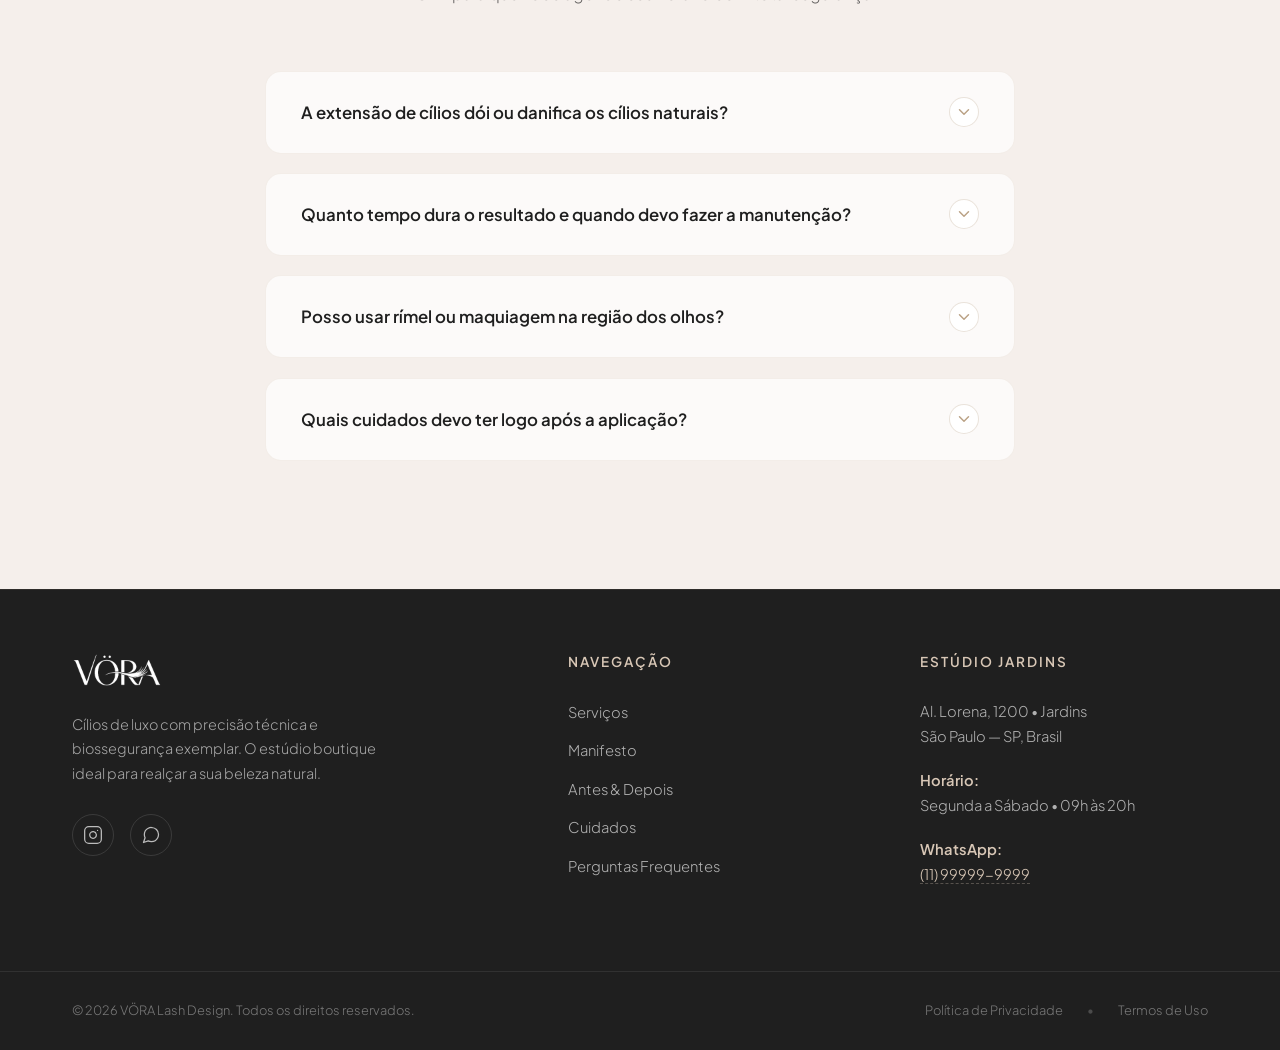
==== commit 41f1f9e9: "fix(turnstile): update validation rules and permit .vercel.app hostnames" ====
--- a/index.html
+++ b/index.html
@@ -13,7 +13,7 @@
     <link href="https://fonts.googleapis.com/css2?family=Elsie:wght@400;900&family=Plus+Jakarta+Sans:ital,wght@0,300;0,400;0,600;0,700;1,400&display=swap" rel="stylesheet">
     
     <!-- Estilos de Produção Compilados -->
-    <link rel="stylesheet" href="style.css?v=1780854048554">
+    <link rel="stylesheet" href="style.css?v=1780855249505">
 </head>
 <body>
 
@@ -714,6 +714,6 @@
     </div>
 
     <!-- Script de Produção Compilado -->
-    <script src="app.js?v=1780854048554" defer></script>
+    <script src="app.js?v=1780855249505" defer></script>
 </body>
 </html>
--- a/style.css
+++ b/style.css
@@ -1,4 +1,4 @@
-/* Compilado automaticamente em 07/06/2026, 14:40:48 */
+/* Compilado automaticamente em 07/06/2026, 15:00:49 */
 /* design-system / global.css */
 
 :root {
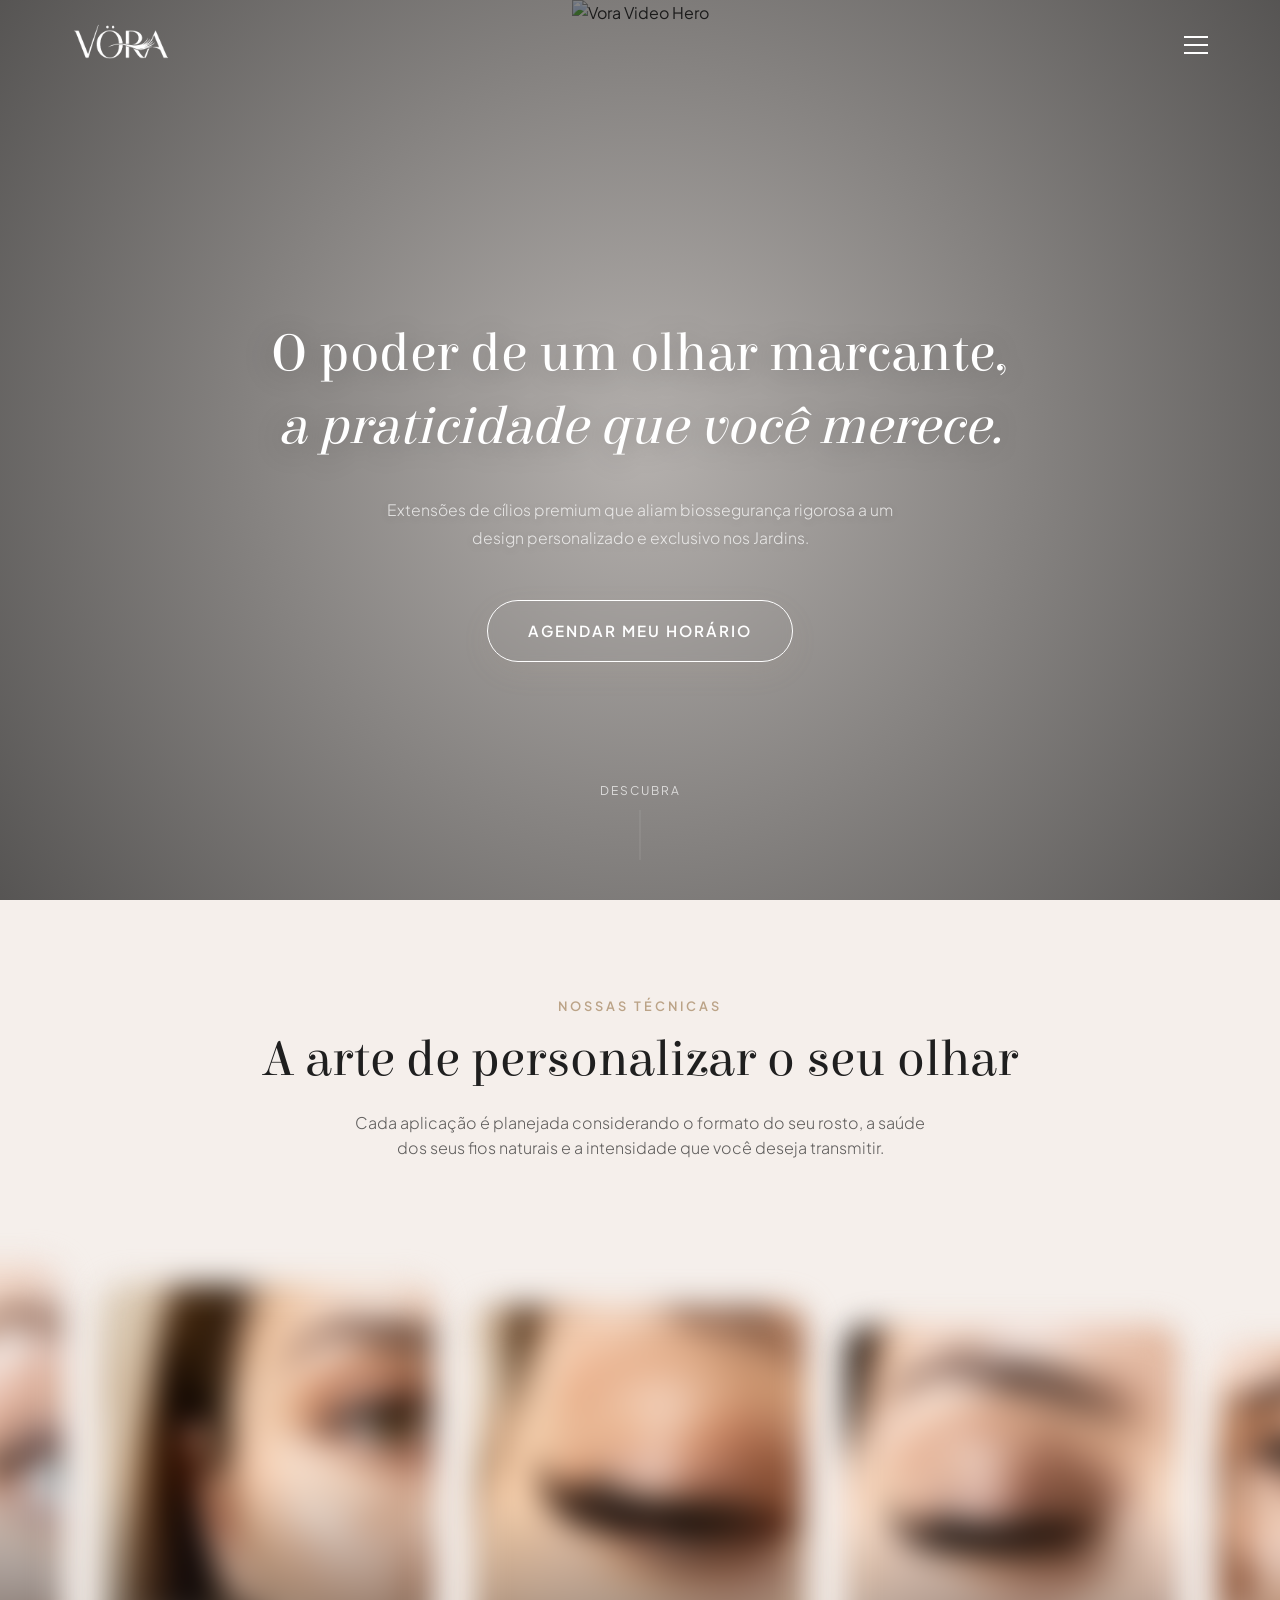
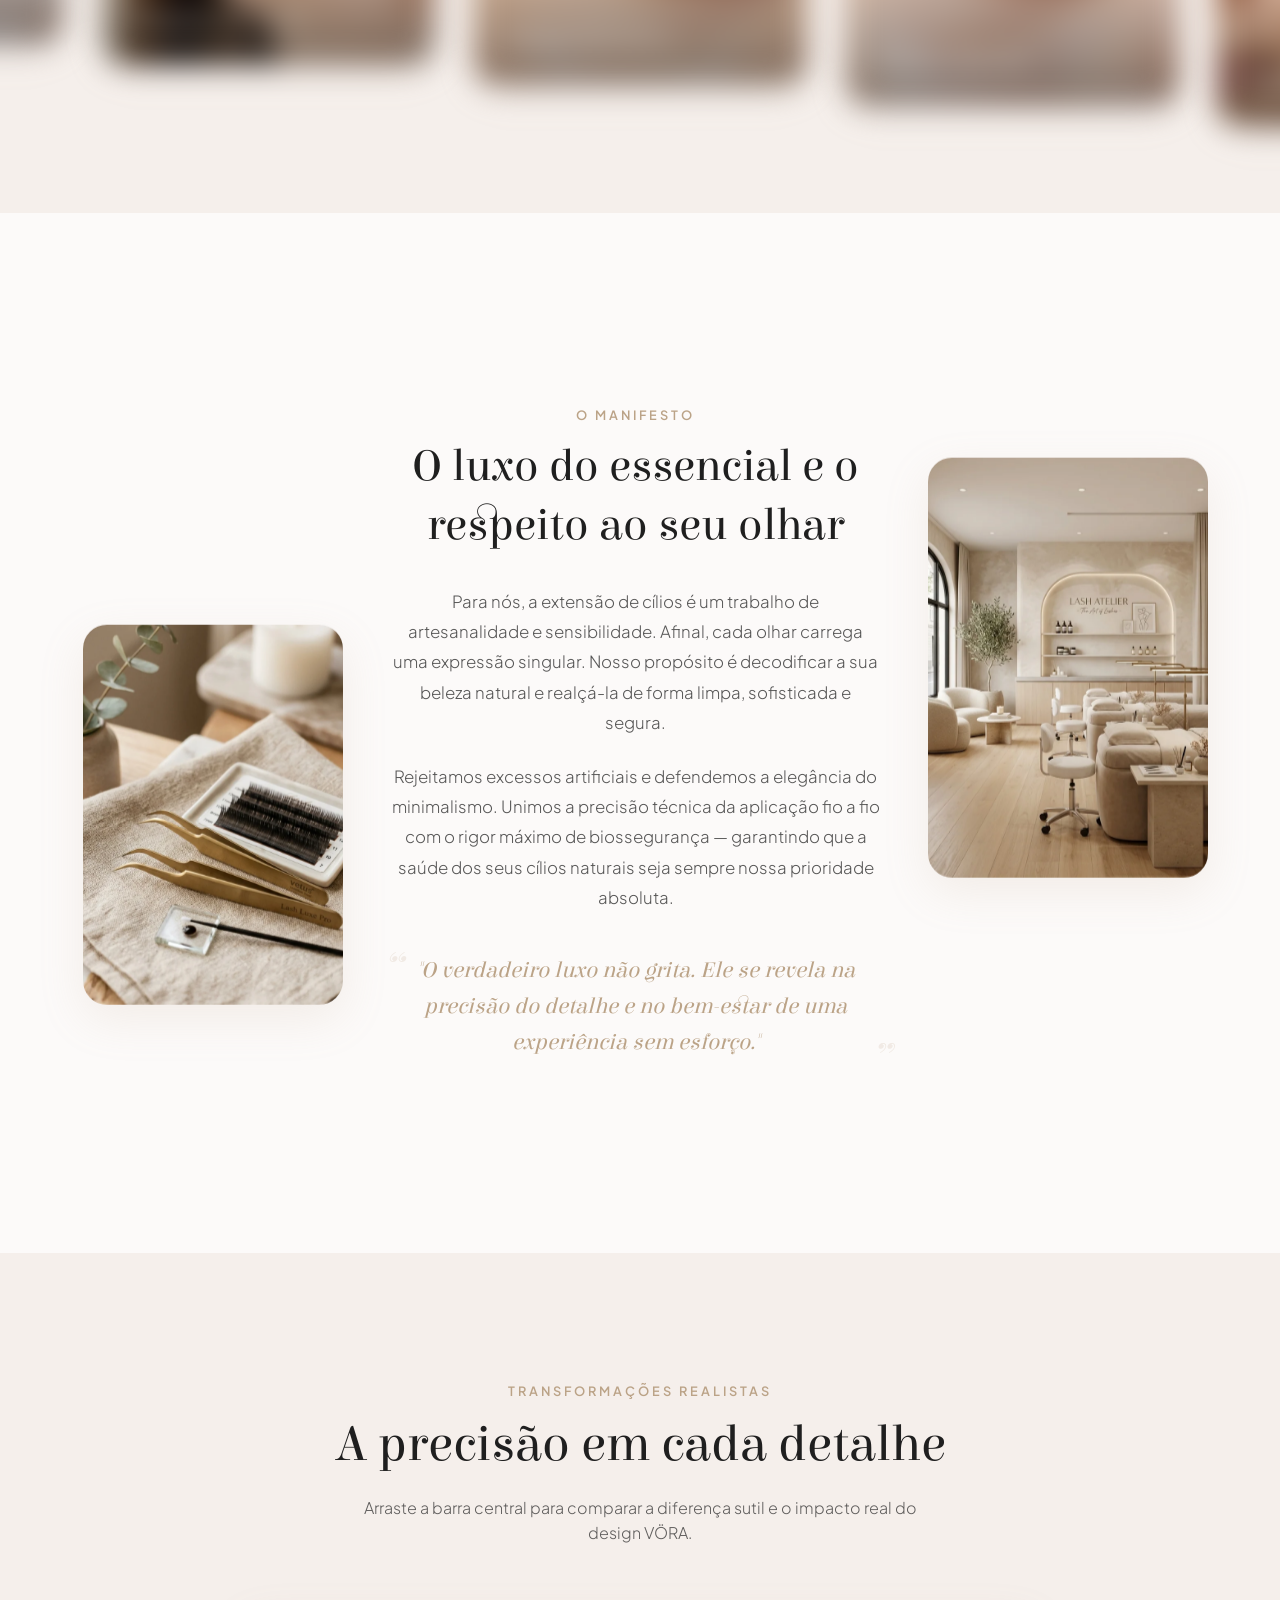
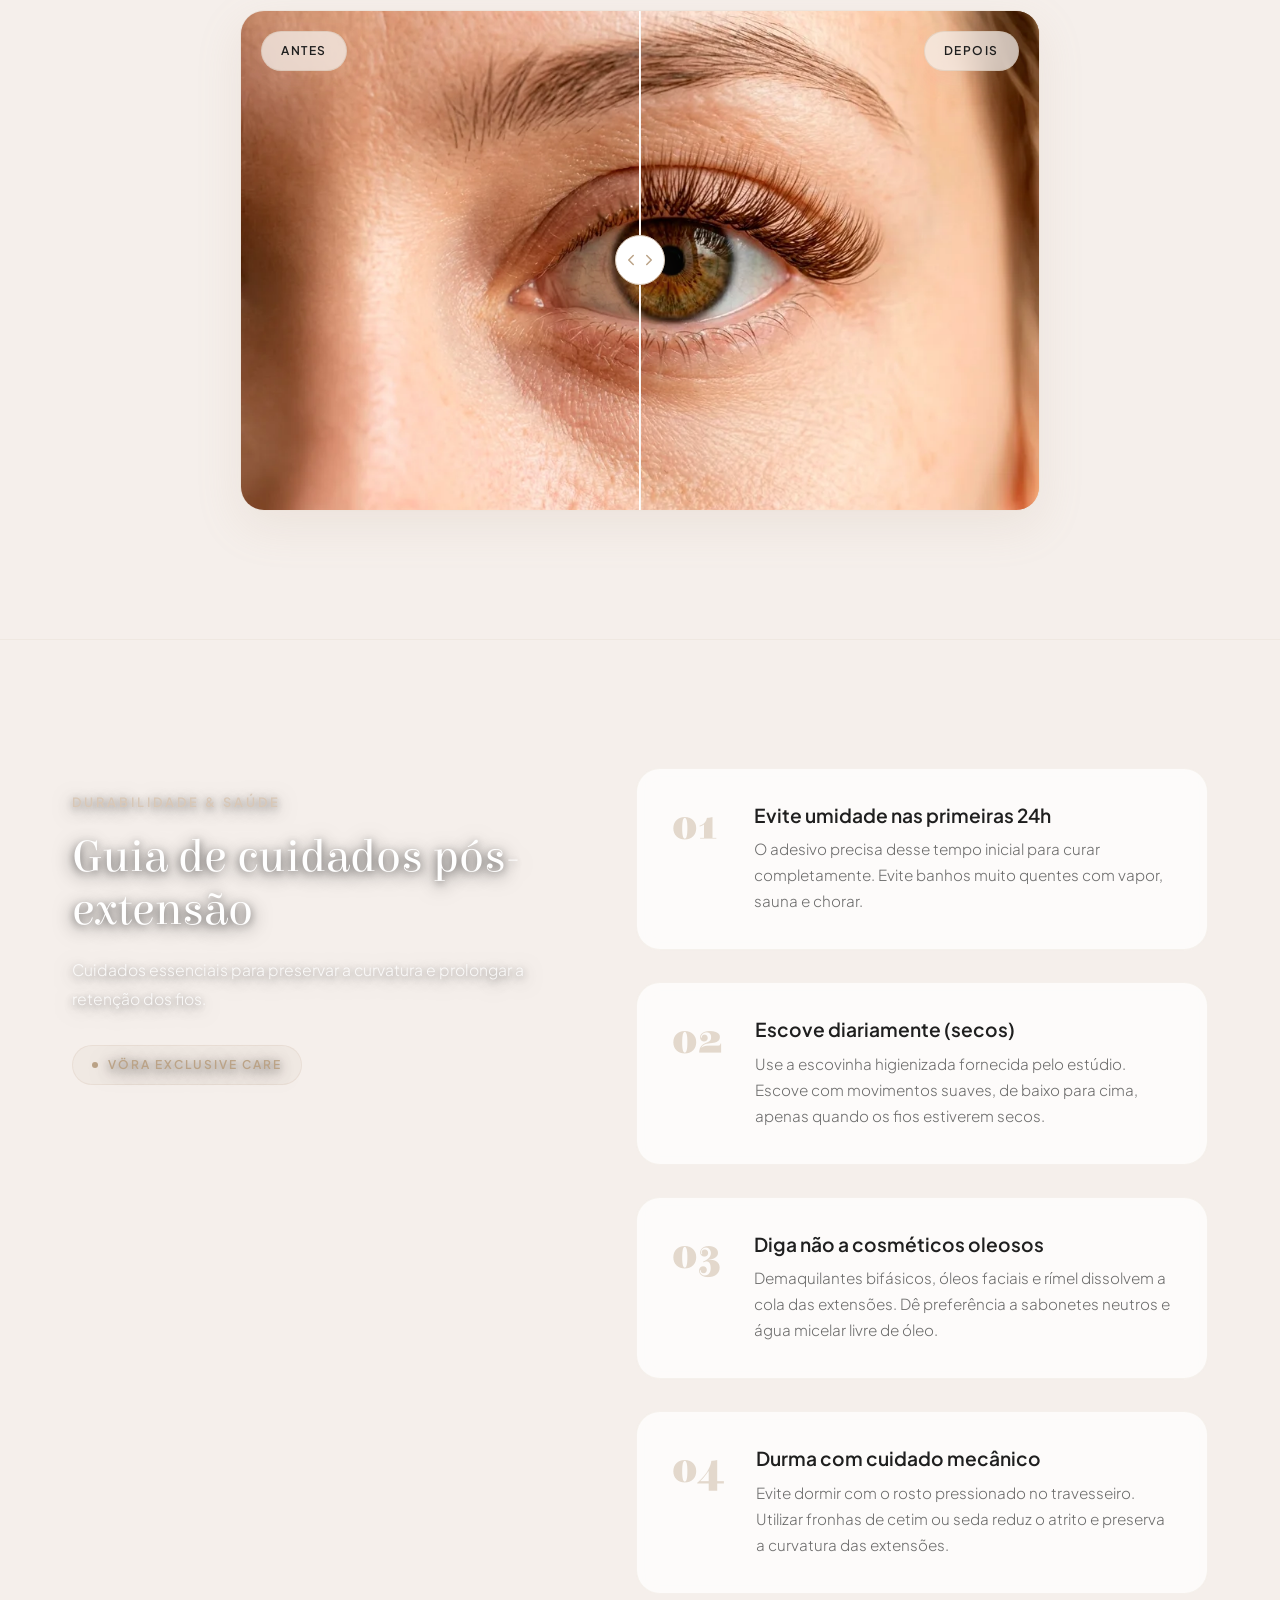
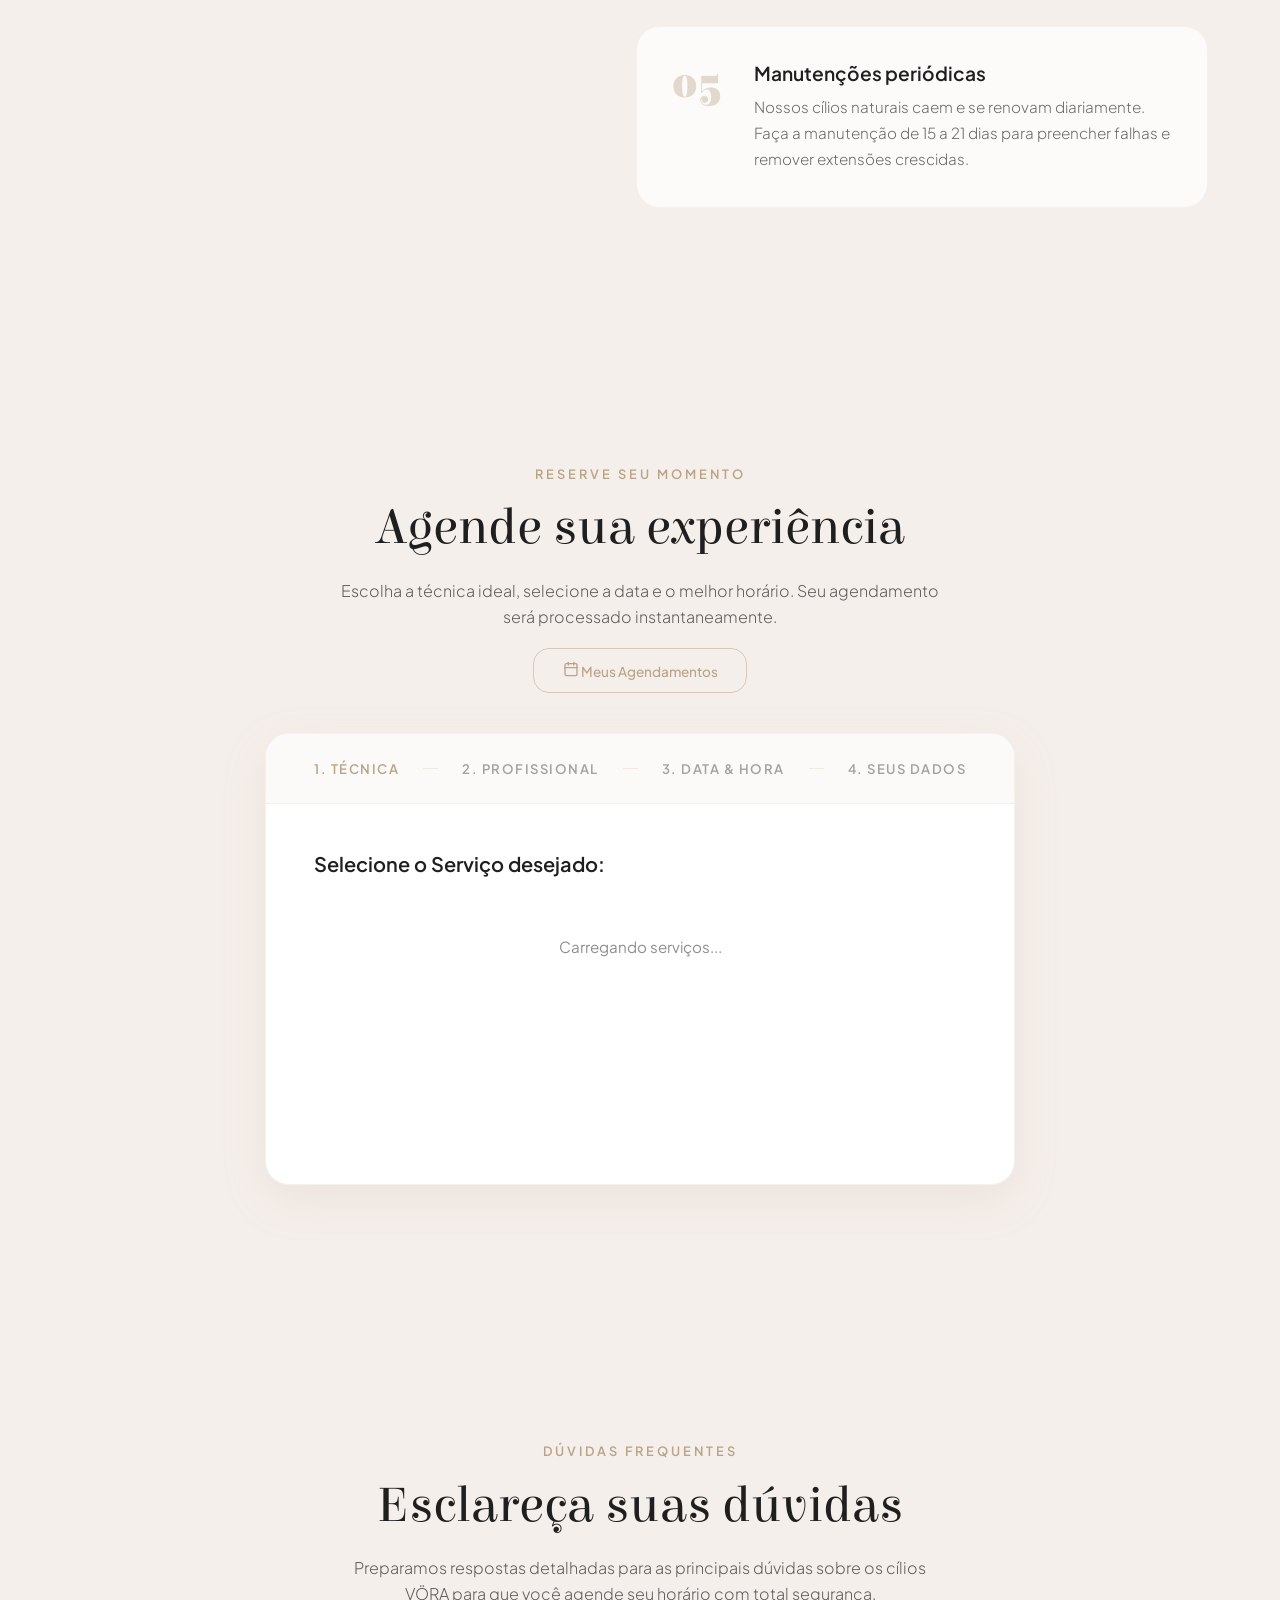
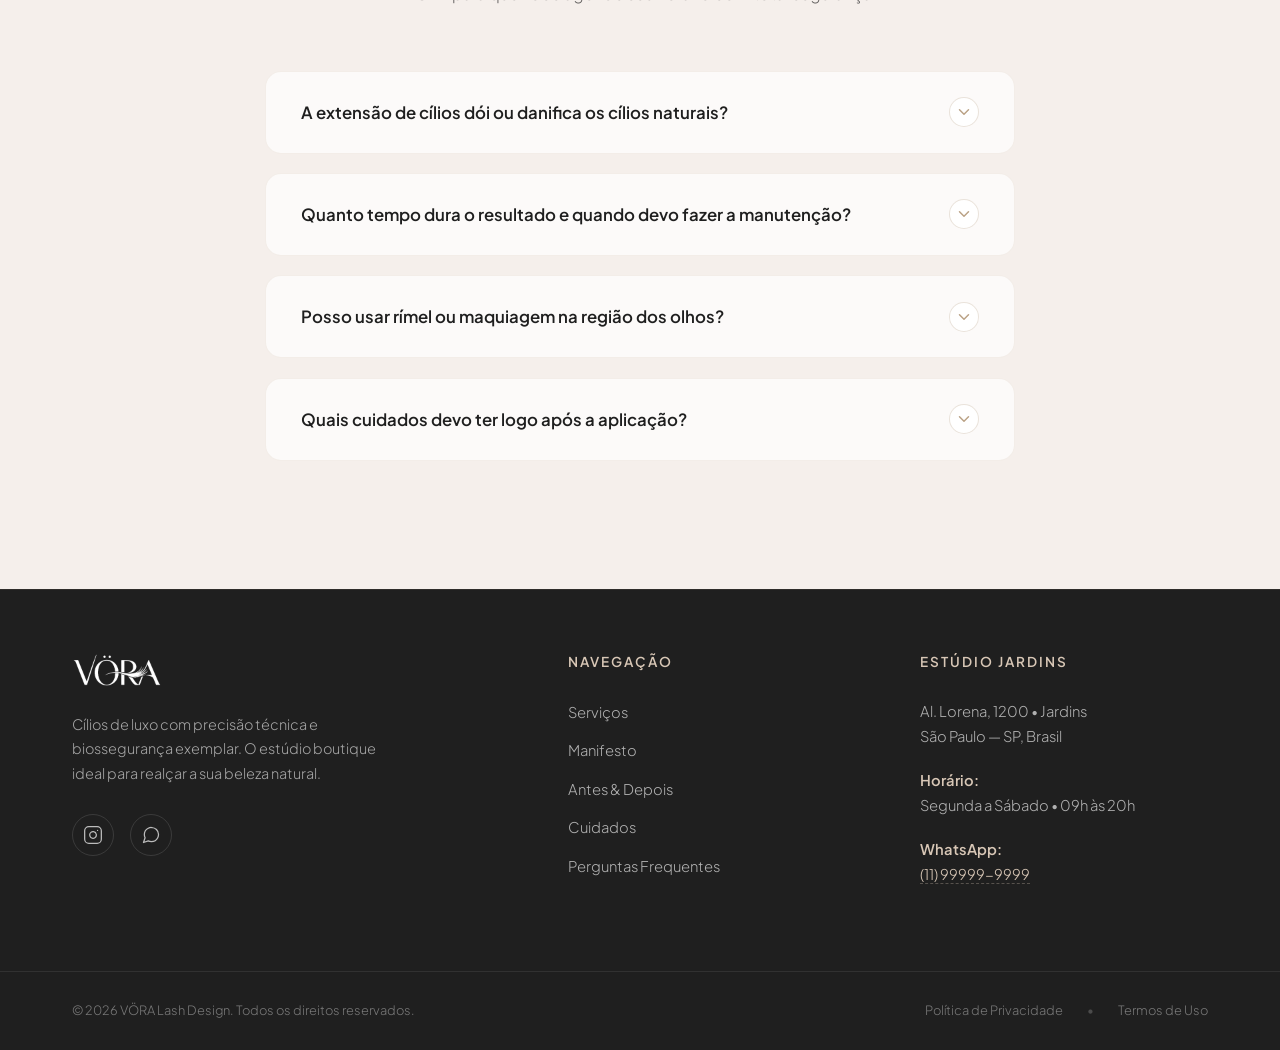
==== commit c6331954: "feat(validation): show reactive error messages below input fields on invalid input" ====
--- a/index.html
+++ b/index.html
@@ -13,7 +13,7 @@
     <link href="https://fonts.googleapis.com/css2?family=Elsie:wght@400;900&family=Plus+Jakarta+Sans:ital,wght@0,300;0,400;0,600;0,700;1,400&display=swap" rel="stylesheet">
     
     <!-- Estilos de Produção Compilados -->
-    <link rel="stylesheet" href="style.css?v=1780855249505">
+    <link rel="stylesheet" href="style.css?v=1780855435430">
 </head>
 <body>
 
@@ -431,6 +431,7 @@
                                     <input type="text" id="client-name" required placeholder="Digite seu nome completo">
                                     <span class="input-status-icon">✓</span>
                                 </div>
+                                <span class="error-message" style="display: none; color: #ff6b6b; font-size: 0.8rem; margin-top: 0.25rem;">Por favor, digite seu nome completo (mínimo nome e sobrenome).</span>
                             </div>
                             
                             <div class="form-group">
@@ -439,6 +440,7 @@
                                     <input type="tel" id="client-whatsapp" required placeholder="(11) 99999-9999">
                                     <span class="input-status-icon">✓</span>
                                 </div>
+                                <span class="error-message" style="display: none; color: #ff6b6b; font-size: 0.8rem; margin-top: 0.25rem;">Por favor, digite um WhatsApp válido (DDD + número).</span>
                             </div>
 
                             <div class="form-group">
@@ -447,6 +449,7 @@
                                     <input type="email" id="client-email" required placeholder="seu@email.com">
                                     <span class="input-status-icon">✓</span>
                                 </div>
+                                <span class="error-message" style="display: none; color: #ff6b6b; font-size: 0.8rem; margin-top: 0.25rem;">Por favor, insira um e-mail válido.</span>
                             </div>
 
                             <!-- Contêiner do Cloudflare Turnstile para segurança da API da Slotty -->
@@ -714,6 +717,6 @@
     </div>
 
     <!-- Script de Produção Compilado -->
-    <script src="app.js?v=1780855249505" defer></script>
+    <script src="app.js?v=1780855435430" defer></script>
 </body>
 </html>
--- a/style.css
+++ b/style.css
@@ -1,4 +1,4 @@
-/* Compilado automaticamente em 07/06/2026, 15:00:49 */
+/* Compilado automaticamente em 07/06/2026, 15:03:55 */
 /* design-system / global.css */
 
 :root {
@@ -1899,6 +1899,22 @@
     background-color: rgba(76, 175, 80, 0.02);
 }
 
+.input-wrapper.error input {
+    border-color: #ff6b6b;
+    background-color: rgba(255, 107, 107, 0.02);
+}
+
+@keyframes slideDown {
+    from {
+        opacity: 0;
+        transform: translateY(-5px);
+    }
+    to {
+        opacity: 1;
+        transform: translateY(0);
+    }
+}
+
 /* Ações (Botões inferior dos painéis) */
 .pane-actions {
     display: flex;
